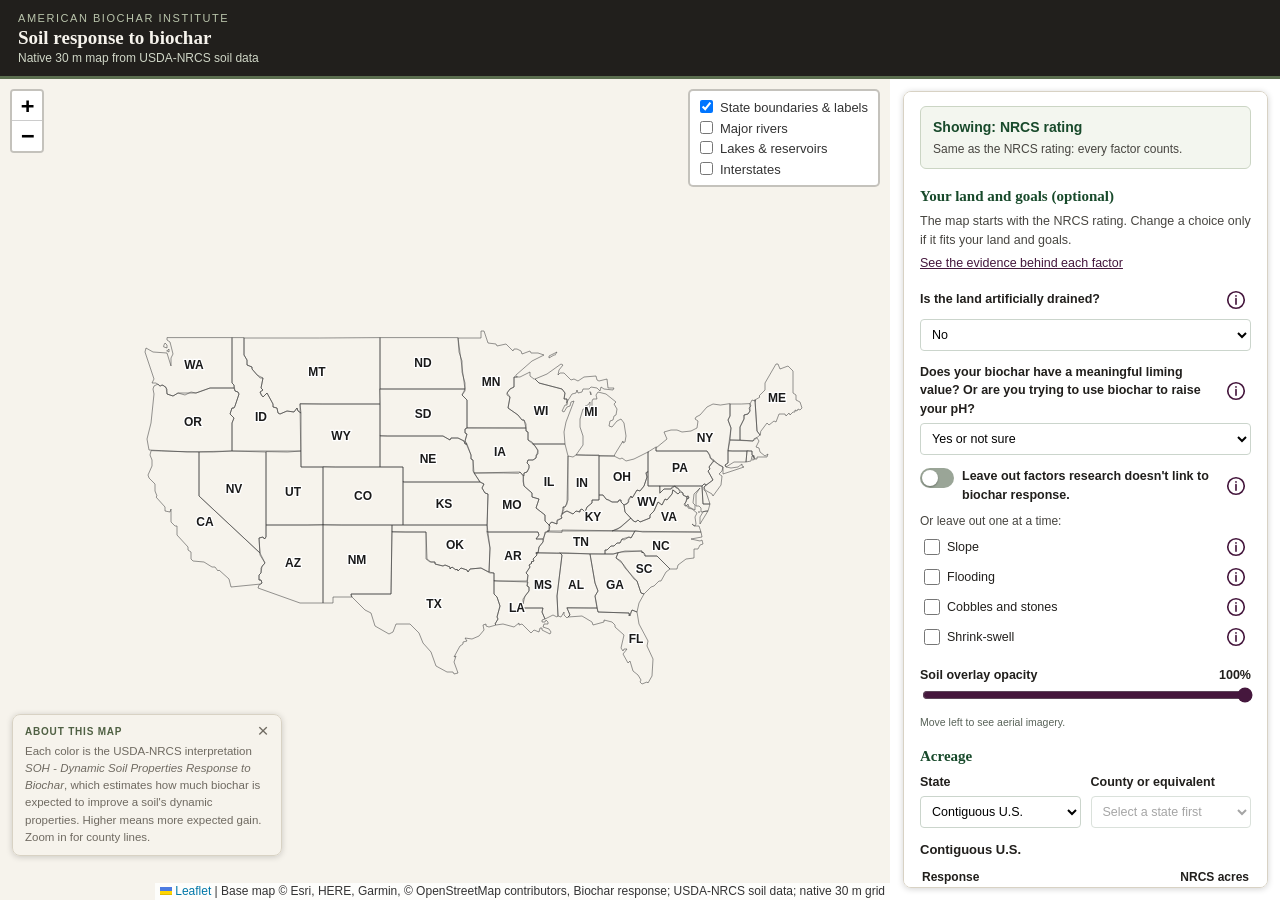
==== index.html @ ddc67fd5 "Address search in the field toolbar (after Select fields on the map); Draw polygon button" ====
<!DOCTYPE html>
<!--
  Biochar Soil Suitability Atlas - public map (policy v2, October 2026)
  American Biochar Institute

  One Leaflet map: the native 30 m national layer (NRCS rating, or the adjusted score scored in the
  browser) and the field tool (draw or upload fields; soils from USDA Soil Data Access through the
  Institute's AOI service). Published to GitHub Pages. Embed in WordPress with an iframe.

  Overlays: zoom control (top-left), state outlines + abbreviation labels, and
  county outlines that appear when you zoom in. State and county geometry is bundled
  with the viewer; water detail loads from USGS at closer zooms.
-->
<html lang="en">
<head>
<meta charset="utf-8"/>
<meta name="viewport" content="width=device-width, initial-scale=1"/>
<title>Soil Response to Biochar - National Map | American Biochar Institute</title>
<link rel="stylesheet" href="leaflet.css"/>
<link rel="stylesheet" href="leaflet.draw.css"/>
<style>
  :root{
    --ink:#211f1c; --paper:#f6f3ec; --line:#d8d2c4; --moss:#5b6e4f;
    --moss-d:#4f6043; --muted:#6f6a61;
    /* class palette - matches biochar_class_colors.txt exactly */
    --c-neg:#f7fcf5; --c-low:#c7e9c0; --c-fair:#74c476; --c-good:#238b45; --c-exc:#00441b;
  }
  *{box-sizing:border-box}
  html,body{height:100%;margin:0}
  body{font-family:-apple-system,BlinkMacSystemFont,"Segoe UI",Roboto,Helvetica,Arial,sans-serif;color:var(--ink)}
  #app{display:flex;flex-direction:column;height:100%}
  header{display:flex;align-items:center;justify-content:space-between;gap:16px;background:var(--ink);color:var(--paper);padding:12px 18px 11px;border-bottom:3px solid var(--moss)}
  header .eyebrow{font-size:11px;letter-spacing:.14em;text-transform:uppercase;color:#b9c4ab;margin:0 0 3px}
  header h1{margin:0;font-family:Georgia,"Iowan Old Style",serif;font-size:19px;font-weight:600}
  header p{margin:2px 0 0;font-size:12px;color:#cfd6c6}
  #workspace{position:relative;flex:1;min-height:0}#map{position:absolute;inset:0;right:390px;background:var(--paper)}[hidden]{display:none!important}

  .panel{position:absolute;z-index:1000;background:rgba(246,243,236,.97);border:1px solid var(--line);
    border-radius:8px;box-shadow:0 1px 6px rgba(0,0,0,.18);font-size:12.5px;line-height:1.5;color:var(--ink)}
  #legend{bottom:22px;right:12px;padding:10px 12px;max-width:250px}
  #legend .lt{font-weight:700;font-size:10px;letter-spacing:.08em;text-transform:uppercase;color:var(--muted);margin-bottom:6px}
  #legend .row{display:flex;align-items:center;margin:3px 0}
  #legend .sw{width:15px;height:15px;margin-right:8px;border:1px solid rgba(0,0,0,.2);border-radius:2px;flex:0 0 auto}
  #legend .note{margin-top:9px;color:var(--muted);font-size:11px;line-height:1.45}
  /* About panel now bottom-left, clear of the top-left zoom control */
  #about{bottom:44px;left:12px;padding:9px 12px;max-width:270px}
  #about .lt{font-weight:700;font-size:10px;letter-spacing:.08em;text-transform:uppercase;color:var(--moss-d);margin-bottom:4px}
  #about p{margin:0;color:var(--muted);font-size:11.5px;line-height:1.5}
  #about a{color:var(--moss-d)}
  #about .close-x{position:absolute;top:5px;right:7px;width:22px;height:22px;padding:0;border:none;
    background:none;color:var(--muted);font-size:19px;line-height:1;cursor:pointer;border-radius:4px}
  #about .close-x:hover{background:rgba(0,0,0,.07);color:var(--ink)}

  .water-name{background:none;border:none;text-align:center;white-space:nowrap;pointer-events:none;
    color:#0f5691;font:600 italic 11px/1.25 Arial,sans-serif;paint-order:stroke fill;
    -webkit-text-stroke:3px #fff;text-shadow:0 0 1px #fff}
  .water-status{display:none;font-size:10px;max-width:200px;color:#675e51;padding:3px 6px}
  /* state abbreviation labels */
  /* map labels: crisp white outline via text-stroke (paint-order keeps the fill on top) */
  .state-label,.county-label{background:none;border:none;text-align:center;white-space:nowrap;
    pointer-events:none;color:#1a1a1a;paint-order:stroke fill;
    -webkit-text-stroke:2.5px #fff;text-shadow:0 0 1px #fff;}
  .state-label{font:700 12px/1 -apple-system,BlinkMacSystemFont,"Segoe UI",Arial,sans-serif;}
  .county-label{font:600 10px/1 -apple-system,BlinkMacSystemFont,"Segoe UI",Arial,sans-serif;color:#333;-webkit-text-stroke-width:2px;}
  .state-label.small{display:none;}
  #map.zoomed-in .state-label.small{display:block;}
  #map.county-zoom .state-label,#map.county-zoom .state-label.small{display:none;}
  /* resolution notice shown at high zoom */
  #resnote{display:none;position:absolute;z-index:1200;top:62px;left:50%;transform:translateX(-50%);
    max-width:430px;background:rgba(251,241,221,.97);border:1px solid #ecdcbd;border-radius:8px;
    box-shadow:0 1px 6px rgba(0,0,0,.18);color:#6e4710;font-size:11.5px;line-height:1.4;padding:7px 12px;text-align:center}

  /* address search: the top row of the field toolbar ("Select fields on the map"), with suggestions as you type */
  .addr-search{position:relative;flex-basis:100%;display:flex;background:#fff;border:1px solid #9caf9f;border-radius:4px;font-size:13px}
  .addr-search form{display:flex;align-items:center;flex:1;min-width:0;margin:0}
  .addr-search form svg{flex:none;margin:0 0 0 9px;color:#45403a}
  .addr-search input{flex:1;min-width:0;border:0;background:transparent;padding:7px 6px;font:inherit;font-size:13px;color:var(--ink);outline:none}
  .addr-search input::-webkit-search-cancel-button{display:none}
  .addr-search:focus-within{box-shadow:0 0 0 2px #45173d}
  #field-toolbar .addr-clear{border:0;background:none;color:#6f6a61;font-size:19px;font-weight:400;line-height:1;padding:3px 9px;cursor:pointer}
  #field-toolbar .addr-clear:focus-visible{outline:2px solid #45173d;outline-offset:-2px;border-radius:4px}
  .addr-list{position:absolute;left:-1px;right:-1px;top:calc(100% + 4px);margin:0;padding:4px 0;list-style:none;background:#fff;border-radius:6px;box-shadow:0 2px 10px rgba(0,0,0,.25);max-height:264px;overflow:auto;z-index:1001;text-align:left}
  .addr-list li{padding:7px 12px;cursor:pointer;line-height:1.35;color:var(--ink)}
  .addr-list li[aria-selected=true],.addr-list li[id]:hover{background:#efe7ee}
  .addr-list li.addr-note{cursor:default;color:#6f6a61}
  .addr-pin{background:none;border:0}

  @media (max-width:640px){
    #about{max-width:200px}
    #legend{max-width:180px}
  }

 #map-updating{position:absolute;z-index:1100;bottom:48px;left:calc((100% - 390px)/2);transform:translateX(-50%);padding:6px 14px;border-radius:16px;background:#184a2b;color:#fff;font-size:13px;font-weight:600;box-shadow:0 1px 6px rgba(0,0,0,.25)}
 #acreage{top:12px;bottom:12px;right:12px;width:365px;max-height:calc(100% - 24px);overflow:auto;padding:14px 16px 16px;background:rgba(255,255,255,.97)}
 #acreage h3{font:700 15px/1.3 Georgia,serif;margin:18px 0 6px;color:#184a2b}
 #acreage h4{font-size:13px;margin:12px 0 4px}
 #acreage label{font-weight:600;font-size:12.5px}
 #acreage select{width:100%;padding:7px;font:inherit;border:1px solid #cbd5cc;border-radius:4px;background:#fff;margin-top:4px}
 #acreage a{color:#45173d}
 .status-block{padding:10px 12px;background:#f3f6ef;border:1px solid #cbd5c4;border-radius:6px}
 .status-line{margin:0;font-weight:700;font-size:14px;color:#184a2b}
 .status-detail{margin:3px 0 0;font-size:12px;line-height:1.4;color:#474540}
 .intro{margin:0 0 4px;color:#474540}
 .evidence-link{margin:0 0 4px}
 .q{margin-top:12px}
 .q-row{position:relative;display:flex;align-items:center;justify-content:space-between;gap:6px}
 .info{width:30px;height:30px;padding:4px;flex:none;border:0;background:transparent;color:#45173d;cursor:pointer;border-radius:50%}
 .info svg{display:block;width:22px;height:22px}
 .info:focus-visible{outline:2px solid #45173d;outline-offset:1px}
 .info[aria-expanded=true]{background:#efe7ee}
 .info-pop{position:absolute;z-index:20;left:0;right:0;top:calc(100% + 2px);font-size:12px;line-height:1.45;font-weight:400;padding:9px 11px;background:#fff;border:1px solid #9caf9f;border-radius:6px;box-shadow:0 3px 10px rgba(0,0,0,.18);color:var(--ink)}
 .info-pop p{margin:0}.info-pop p+p{margin-top:6px}
 .switch{display:flex;align-items:flex-start;gap:8px;cursor:pointer;font-weight:600}
 .switch input{appearance:none;-webkit-appearance:none;flex:none;width:34px;height:20px;margin:1px 0 0;border-radius:10px;background:#9aa597;position:relative;cursor:pointer;transition:background .15s}
 .switch input::after{content:"";position:absolute;top:2px;left:2px;width:16px;height:16px;border-radius:50%;background:#fff;box-shadow:0 1px 2px rgba(0,0,0,.3);transition:left .15s}
 .switch input:checked{background:#45173d}.switch input:checked::after{left:16px}
 .switch input:focus-visible{outline:2px solid #45173d;outline-offset:2px}
 .each-label{margin:8px 0 2px;font-size:12px;color:#474540}
 .each{list-style:none;margin:0;padding:0 0 0 4px}
 #acreage .each label{display:flex;align-items:center;gap:7px;font-weight:500;cursor:pointer}
 .each input{width:16px;height:16px;accent-color:#45173d;margin:0}
 .each input:disabled,.each input:disabled+span{cursor:default;color:#6f6a61}
 .text-button{margin-top:10px;padding:2px 0;border:0;background:none;color:#45173d;font:inherit;font-weight:600;text-decoration:underline;cursor:pointer}
 .text-button:focus-visible{outline:2px solid #45173d;outline-offset:2px}
 #acreage table{width:100%;border-collapse:collapse;font-variant-numeric:tabular-nums;font-size:12px}
 #acreage th,#acreage td{padding:5px 2px;border-bottom:1px solid #e1e8e1;text-align:right}
 #acreage th:first-child{text-align:left} #acreage tbody th{font-weight:500}
 .acreage-swatch{display:inline-block;width:13px;height:13px;border:1px solid #b9c9bb;margin-right:5px;vertical-align:middle}
 #acreage .acreage-total{font-weight:700} #acreage .acreage-total th{font-weight:700}
 #acreage-status{font-size:11px;color:#506255;margin:8px 0}
 #acreage-export{font:inherit;font-size:12px;padding:7px 10px;color:#164a2b;border:1px solid #9caf9f;background:#eff7ee;border-radius:4px;cursor:pointer}
 .area-controls{display:grid;grid-template-columns:1fr 1fr;gap:10px}.area-controls>div{min-width:0}
 .fields-button{width:100%;font:inherit;border:0;cursor:pointer;display:block;padding:9px 12px;border-radius:4px;background:#364500;color:#fff;text-align:center;font-weight:600}
 .fields-button:hover{background:#45173d}.fields-button:focus-visible{outline:3px solid #45173d;outline-offset:3px}.fields-button:disabled{opacity:.6;cursor:default;background:#364500}
 .hint,.privacy{margin:8px 0 0;font-size:11.5px;line-height:1.4;color:#474540}
 #acreage .note{font-size:10.5px;line-height:1.4;color:#596359;margin:6px 0 0}
 #acreage #resnote{position:static;transform:none;max-width:none;margin:10px 0;box-shadow:none;font-size:11px}
 .national-opacity{margin:14px 0 4px}.national-opacity label{display:flex;justify-content:space-between;align-items:center}.national-opacity input[type=range]{width:100%;accent-color:#45173d}.national-opacity .note{margin:3px 0}
 /* field tool */
 #field-toolbar{top:10px;left:calc((100% - 390px)/2);transform:translateX(-50%);padding:8px 10px;display:flex;flex-wrap:wrap;gap:6px;align-items:center;justify-content:center;max-width:min(440px,calc(100% - 420px));background:rgba(255,255,255,.97)}
 #field-toolbar button{font:inherit;font-weight:600;padding:6px 10px;border:1px solid #9caf9f;border-radius:4px;background:#fff;color:#184a2b;cursor:pointer}
 #field-toolbar button[aria-pressed=true]{background:#45173d;border-color:#45173d;color:#fff}
 #field-toolbar #fields-done{background:#364500;border-color:#364500;color:#fff}
 #field-toolbar button:focus-visible{outline:2px solid #45173d;outline-offset:2px}
 #field-toolbar-hint{flex-basis:100%;margin:2px 0 0;text-align:center;font-size:11.5px;color:#474540}
 .field-label{background:rgba(255,255,255,.85);border:0;box-shadow:none;font-weight:700;color:#45173d;padding:1px 5px}
 .field-label::before{display:none}
 .field-progress{margin:8px 0 0;font-size:12px;font-weight:600;color:#184a2b}
 .field-progress:empty{display:none}
 .field-list{list-style:none;margin:8px 0 0;padding:0}
 .field-item{border:1px solid #d6dfd6;border-radius:6px;padding:8px 9px;margin-top:8px;background:#fbfdfb}
 .field-head{display:flex;gap:8px;align-items:center}
 .field-name{flex:1;min-width:0;font:inherit;font-weight:700;padding:4px 6px;border:1px solid #cbd5cc;border-radius:4px}
 .field-acres{font-size:12px;color:#474540;white-space:nowrap}
 .field-actions{display:flex;gap:14px}.field-actions .text-button{margin-top:4px}
 .field-status{margin:4px 0 0;font-size:12px;color:#474540}.field-status.error{color:#9b1c1c}
 .field-item details{margin-top:6px}.field-item summary{cursor:pointer;font-weight:600;font-size:12px}
 .soil-list{list-style:none;margin:6px 0 0;padding:0}
 .soil-button{display:flex;gap:6px;align-items:flex-start;width:100%;text-align:left;font:inherit;font-size:12px;padding:5px 4px;border:0;border-top:1px solid #e1e8e1;background:none;cursor:pointer;color:var(--ink)}
 .soil-button:hover,.soil-button.selected{background:#eff7ee}.soil-button .acreage-swatch{margin-top:3px;flex:none}
 .soil-button small{color:#474540}
 .field-exports{display:flex;flex-direction:column;gap:6px;margin-top:8px}
 .field-exports button{font:inherit;font-size:12px;padding:7px 10px;color:#164a2b;border:1px solid #9caf9f;background:#eff7ee;border-radius:4px;cursor:pointer;text-align:left}
 #soil-detail{margin-top:12px;padding-top:4px;border-top:1px solid #d6dfd6}
 #soil-detail h5{margin:10px 0 2px;font-size:12.5px}
 .soil-name{margin:0;font-weight:700}
 .insight-card{padding:6px 0;border-bottom:1px solid #e1e8e1}.insight-card h5{margin:0}.insight-card p{margin:2px 0}
 .no-score th{font-style:italic}
 .field-ph{margin-top:6px}.field-ph label{font-size:12px;font-weight:600}.field-ph input{width:70px;margin-left:6px;font:inherit;padding:3px 5px;border:1px solid #cbd5cc;border-radius:4px}.field-ph .hint{margin-top:2px}
 @media(max-width:640px){#field-toolbar{left:12px;right:12px;transform:none;max-width:none}#map-updating{left:50%}header{padding:8px 12px}#mode-description{display:none}#map{right:0;bottom:46%}#acreage{top:auto;left:0;right:0;bottom:0;width:auto;max-height:46%;border-radius:10px 10px 0 0;padding:10px 14px}#about{display:none}}
</style>
</head>
<body>
<div id="app">
  <header>
   <div>
    <p class="eyebrow">American Biochar Institute</p>
    <h1>Soil response to biochar</h1>
    <p id="mode-description">Native 30 m map from USDA-NRCS soil data</p>
   </div>
  </header>
 <div id="workspace">
 <div id="map"></div>
<div id="map-updating" role="status" hidden>Updating map…</div>
<div id="field-toolbar" class="panel" role="toolbar" aria-label="Field tools" hidden>
 <button id="draw-field" type="button" aria-pressed="false">Draw polygon</button><button id="draw-rect" type="button" aria-pressed="false">Draw rectangle</button><button id="upload-fields" type="button">Upload boundaries</button><button id="fields-done" type="button">Done</button>
 <p id="field-toolbar-hint" role="status"></p>
 <input id="field-file" type="file" accept=".zip,.kmz,.kml,.geojson,.json" multiple hidden>
</div>

<div id="about" class="panel">
  <button class="close-x" type="button" aria-label="Dismiss" title="Dismiss"
          onclick="this.parentElement.style.display='none'">&times;</button>
  <div class="lt">About this map</div>
  <p id="about-rating">Each color is the USDA-NRCS interpretation <i>SOH - Dynamic Soil Properties
  Response to Biochar</i>, which estimates how much biochar is expected to improve
  a soil's dynamic properties. Higher means more expected gain. Zoom in for county lines.</p>
</div>

<section id="acreage" class="panel" aria-label="Map choices and acreage">
 <div class="status-block"><p id="status-line" class="status-line" role="status">Showing: NRCS rating</p><p id="status-detail" class="status-detail">Same as the NRCS rating: every factor counts.</p></div>
 <section id="choices" aria-labelledby="choices-title">
  <h3 id="choices-title">Your land and goals (optional)</h3>
  <p class="intro">The map starts with the NRCS rating. Change a choice only if it fits your land and goals.</p>
  <p class="evidence-link"><a href="explorer.html" target="_blank" rel="noopener">See the evidence behind each factor</a></p>
  <div class="q">
   <div class="q-row"><label for="choice-drained">Is the land artificially drained?</label><button class="info" type="button" aria-label="About artificial drainage" aria-expanded="false" aria-controls="info-drained"><svg viewBox="0 0 24 24" aria-hidden="true" fill="none"><circle cx="12" cy="12" r="9" stroke="currentColor" stroke-width="1.8"/><path d="M12 10.5v6" stroke="currentColor" stroke-width="1.8" stroke-linecap="round"/><circle cx="12" cy="7.5" r="1" fill="currentColor"/></svg></button>
    <div id="info-drained" class="info-pop" hidden><p>Mapped soil conditions may not reflect your field's current drainage, and some mapped soils already represent drained conditions. Artificial drainage removes free water from wet soils with tile, ditches or surface mounding. Choose Yes if the land has working drainage that the mapped soil does not already reflect: the water table and ponding checks are then left out. NRCS itself says it is unknown whether a shallow water table affects how biochar works.</p><p><a href="https://www.nrcs.usda.gov/sites/default/files/2022-06/Soil%20Taxonomy.pdf" target="_blank" rel="noopener noreferrer">NRCS Soil Taxonomy</a> &middot; <a href="explorer.html#p-f-wt" target="_blank" rel="noopener">Evidence</a></p></div></div>
   <select id="choice-drained"><option value="no">No</option><option value="yes">Yes</option></select>
  </div>
  <div class="q">
   <div class="q-row"><label for="choice-ph">Does your biochar have a meaningful liming value? Or are you trying to use biochar to raise your pH?</label><button class="info" type="button" aria-label="About liming value" aria-expanded="false" aria-controls="info-ph"><svg viewBox="0 0 24 24" aria-hidden="true" fill="none"><circle cx="12" cy="12" r="9" stroke="currentColor" stroke-width="1.8"/><path d="M12 10.5v6" stroke="currentColor" stroke-width="1.8" stroke-linecap="round"/><circle cx="12" cy="7.5" r="1" fill="currentColor"/></svg></button>
    <div id="info-ph" class="info-pop" hidden><p>NRCS assumes biochar raises soil pH, which helps acidic soils most. A biochar's liming value depends on its feedstock and how it was made: many wood biochars have little, while manure-based and ash-rich biochars often have more. Check the calcium carbonate equivalent (CCE) on the product's lab report.</p><p>Choose No if your biochar has little liming value. Soil pH is then left out, and the other soil properties share its points, so the score can go up or down. To use your own soil test pH, add it to a field under Your fields.</p><p><a href="explorer.html#p-f-ph" target="_blank" rel="noopener">Evidence</a></p></div></div>
   <select id="choice-ph"><option value="yes">Yes or not sure</option><option value="no">No</option></select>
  </div>
  <div class="q">
   <div class="q-row"><label class="switch" for="choice-group1"><input id="choice-group1" type="checkbox" role="switch"><span>Leave out factors research doesn't link to biochar response.</span></label><button class="info" type="button" aria-label="About factors research doesn't link to biochar response" aria-expanded="false" aria-controls="info-group1"><svg viewBox="0 0 24 24" aria-hidden="true" fill="none"><circle cx="12" cy="12" r="9" stroke="currentColor" stroke-width="1.8"/><path d="M12 10.5v6" stroke="currentColor" stroke-width="1.8" stroke-linecap="round"/><circle cx="12" cy="7.5" r="1" fill="currentColor"/></svg></button>
    <div id="info-group1" class="info-pop" hidden><p>NRCS lowers the rating for steep slopes, flooding and rocky ground, and gives fewer points to shrink-swell clay. These affect how and when you apply biochar. No study validates these NRCS cutoffs, and the few that tested slope found mixed or no effects. Turn this on to leave all four out, or leave them out one at a time. Leaving out shrink-swell can lower a score as well as raise it.</p><p><a href="explorer.html#b-groups" target="_blank" rel="noopener">Evidence</a></p></div></div>
   <p id="group1-each-label" class="each-label">Or leave out one at a time:</p>
   <ul class="each" aria-labelledby="group1-each-label">
    <li class="q-row"><label><input type="checkbox" data-factor="slope"><span>Slope</span></label><button class="info" type="button" aria-label="About slope" aria-expanded="false" aria-controls="info-slope"><svg viewBox="0 0 24 24" aria-hidden="true" fill="none"><circle cx="12" cy="12" r="9" stroke="currentColor" stroke-width="1.8"/><path d="M12 10.5v6" stroke="currentColor" stroke-width="1.8" stroke-linecap="round"/><circle cx="12" cy="7.5" r="1" fill="currentColor"/></svg></button><div id="info-slope" class="info-pop" hidden><p>Research summaries found biochar reduced erosion on average. Steep ground is about safe equipment and keeping biochar in place until it is worked in.</p></div></li>
    <li class="q-row"><label><input type="checkbox" data-factor="flood"><span>Flooding</span></label><button class="info" type="button" aria-label="About flooding" aria-expanded="false" aria-controls="info-flood"><svg viewBox="0 0 24 24" aria-hidden="true" fill="none"><circle cx="12" cy="12" r="9" stroke="currentColor" stroke-width="1.8"/><path d="M12 10.5v6" stroke="currentColor" stroke-width="1.8" stroke-linecap="round"/><circle cx="12" cy="7.5" r="1" fill="currentColor"/></svg></button><div id="info-flood" class="info-pop" hidden><p>No study links flooding to weaker biochar benefits. Floodwater can carry loose biochar away, so apply outside the flood season and work it in.</p></div></li>
    <li class="q-row"><label><input type="checkbox" data-factor="cobble"><span>Cobbles and stones</span></label><button class="info" type="button" aria-label="About cobbles and stones" aria-expanded="false" aria-controls="info-cobble"><svg viewBox="0 0 24 24" aria-hidden="true" fill="none"><circle cx="12" cy="12" r="9" stroke="currentColor" stroke-width="1.8"/><path d="M12 10.5v6" stroke="currentColor" stroke-width="1.8" stroke-linecap="round"/><circle cx="12" cy="7.5" r="1" fill="currentColor"/></svg></button><div id="info-cobble" class="info-pop" hidden><p>No study links rocky ground to weaker biochar benefits. Rock makes spreading harder and leaves less soil to mix into, so adjust the rate.</p></div></li>
    <li class="q-row"><label><input type="checkbox" data-factor="lep"><span>Shrink-swell</span></label><button class="info" type="button" aria-label="About shrink-swell" aria-expanded="false" aria-controls="info-lep"><svg viewBox="0 0 24 24" aria-hidden="true" fill="none"><circle cx="12" cy="12" r="9" stroke="currentColor" stroke-width="1.8"/><path d="M12 10.5v6" stroke="currentColor" stroke-width="1.8" stroke-linecap="round"/><circle cx="12" cy="7.5" r="1" fill="currentColor"/></svg></button><div id="info-lep" class="info-pop" hidden><p>Research points the other way: in shrink-swell clays, biochar often reduces cracking. Results vary, and low rates can make cracking worse. Shrink-swell adds points rather than setting a limit, so leaving it out passes its points to the other soil properties. Soils that scored well on shrink-swell can go down.</p></div></li>
   </ul>
  </div>
  <button id="reset-nrcs" class="text-button" type="button" hidden>Reset to Default</button>
 </section>
 <div class="national-opacity"><label for="national-soil-opacity">Soil overlay opacity <output id="national-opacity-value">100%</output></label><input id="national-soil-opacity" type="range" min="0" max="100" value="100" aria-valuetext="100% soil colors"><p class="note">Move left to see aerial imagery.</p></div>
 <button id="show-acreage" class="text-button" type="button" aria-expanded="false" aria-controls="acreage-section" hidden>Show state and county acreage</button>
 <section id="acreage-section" aria-labelledby="acreage-title">
  <h3 id="acreage-title">Acreage</h3>
  <div class="area-controls"><div><label for="acreage-state">State</label><select id="acreage-state" disabled><option value="">Contiguous U.S.</option></select></div><div><label for="acreage-county">County or equivalent</label><select id="acreage-county" disabled><option value="">Select a state first</option></select></div></div>
  <h4 id="acreage-area-title">Contiguous U.S.</h4>
  <table><thead><tr><th scope="col">Response</th><th scope="col">NRCS acres</th><th scope="col" class="col-yours" hidden>Your choices acres</th></tr></thead><tbody id="acreage-rows"></tbody></table>
  <h4 id="view-title">Current map view</h4>
  <table><thead><tr><th scope="col">Response</th><th scope="col" id="view-col">NRCS acres</th></tr></thead><tbody id="view-rows"></tbody></table>
  <p id="acreage-status" role="status">Loading acreage data…</p>
  <button id="acreage-export" type="button">Download acreage CSV</button>
 </section>
 <section aria-labelledby="fields-title">
  <h3 id="fields-title">Your fields</h3>
  <button id="select-fields" class="fields-button" type="button" disabled>Select fields on the map</button>
  <p class="hint">Draw one or more fields, or upload field boundaries (.zip shapefile, GeoJSON or KML). Soil colors fade so you can see the aerial image.</p>
  <p class="privacy">Boundaries are sent to USDA Soil Data Access through the Institute's service to look up soils. They are not saved.</p>
  <p id="fields-progress" class="field-progress" role="status" aria-live="polite"></p>
  <p id="field-notes" class="hint" role="status" hidden></p>
  <p id="fields-none" hidden></p>
  <ol id="field-list" class="field-list" aria-label="Your fields"></ol>
  <div id="fields-total" hidden>
   <h4 id="fields-total-title">All fields</h4>
   <div id="fields-total-table"></div>
   <div class="field-exports"><button id="export-field-acres" type="button">Download acreage CSV</button><button id="export-field-bounds" type="button">Save field boundaries (GeoJSON)</button><button id="export-field-soils" type="button">Download soil-property CSV</button></div>
  </div>
  <section id="soil-detail" aria-labelledby="soil-detail-title" hidden>
   <h4 id="soil-detail-title">What might biochar improve?</h4>
   <p id="soil-detail-name" class="soil-name"></p><p id="soil-detail-score" class="hint"></p><p id="soil-detail-main" class="hint"></p>
   <div id="soil-opportunities"></div>
   <div id="soil-constraints-box"><h5>Things to consider before applying biochar</h5><div id="soil-constraints"></div></div>
   <p class="hint">Actual benefits depend on your soil, biochar product, application rate, and management.</p>
  </section>
 </section>
 <section aria-labelledby="notes-title">
  <h3 id="notes-title">Notes</h3>
  <p class="note">Adjusted scores are the Institute's estimates from published NRCS soil data, not NRCS ratings. They do not predict crop yield or establish program eligibility.</p>
  <p class="note">Darker green means greater expected response. Ratings: Excellent 0.751–1, Good 0.501–0.750, Fair 0.251–0.500, Low 0.001–0.250, Negligible 0.</p>
  <p id="resolution-note" class="note">National, state and county totals use native 30 m cells. Field totals use the clipped soil boundaries. Current-view totals may be approximate at broader zooms. Acreage includes all mapped land uses. Unrated or unavailable areas stay separate.</p>
  <div id="resnote">This map uses native 30 m soil cells. Use Select fields on the map for mapped soil-boundary detail.</div>
 </section>
</section>
</div></div>
<script src="leaflet.js"></script>
<script src="leaflet.draw.js"></script>
<script src="turf.min.js"></script>
<script src="proj4.js"></script>
<script src="hydrology.js?v=20261011-water-names"></script>
<script>
  // zoomControl is on by default (the +/- buttons, top-left)
  var initialCenter=[39.5,-98.35],initialZoom=4,initialLocation=location.hash.match(/^#map=(-?\d+(?:\.\d+)?),(-?\d+(?:\.\d+)?),(\d+)$/);
  if(initialLocation&&+initialLocation[1]>=-85&&+initialLocation[1]<=85&&+initialLocation[2]>=-180&&+initialLocation[2]<=180){initialCenter=[+initialLocation[1],+initialLocation[2]];initialZoom=Math.max(3,Math.min(18,+initialLocation[3]));}
  var map = L.map("map", { center: initialCenter, zoom: initialZoom, minZoom: 3, maxZoom: 18 });

  // Base map without place names. The map's only labels are state abbreviations (zooms 3 to 7) and
  // county names (zoom 8 and closer), drawn by this page (October 12, 2026).
  L.tileLayer("https://server.arcgisonline.com/ArcGIS/rest/services/Canvas/World_Light_Gray_Base/MapServer/tile/{z}/{y}/{x}", {
    attribution: 'Base map &copy; Esri, HERE, Garmin, &copy; OpenStreetMap contributors', maxZoom: 18, maxNativeZoom: 16
  }).addTo(map);

  // ---- county outlines (zoom 7+, heavier as you zoom in) and county names (zoom 8+, in view only) ----
  map.createPane("countyPane");
  map.getPane("countyPane").style.zIndex = 350;
  var countyLayer = L.layerGroup();          // lines
  var countyLabelLayer = L.layerGroup();     // names
  var countyPoints = [], countiesLoaded = false;
  var STATE_ABBR = {"01":"AL","04":"AZ","05":"AR","06":"CA","08":"CO","09":"CT","10":"DE","11":"DC","12":"FL","13":"GA","16":"ID","17":"IL","18":"IN","19":"IA","20":"KS","21":"KY","22":"LA","23":"ME","24":"MD","25":"MA","26":"MI","27":"MN","28":"MS","29":"MO","30":"MT","31":"NE","32":"NV","33":"NH","34":"NJ","35":"NM","36":"NY","37":"NC","38":"ND","39":"OH","40":"OK","41":"OR","42":"PA","44":"RI","45":"SC","46":"SD","47":"TN","48":"TX","49":"UT","50":"VT","51":"VA","53":"WA","54":"WV","55":"WI","56":"WY"};
  var COUNTY_MIN_ZOOM = 7, COUNTY_LABEL_ZOOM = 8, COUNTY_LABEL_MAX_ZOOM = 18, countyLines = null, countyHalo = null;
  // County lines get darker and wider as you zoom in; a white edge keeps them visible over soil colors and imagery.
  function countyStyle(z){
    if (z >= 12) return { line:{ color:"#1f1f1f", weight:1.9, opacity:0.95 }, halo:{ color:"#ffffff", weight:4.5, opacity:0.75 } };
    if (z >= 10) return { line:{ color:"#2e2e2e", weight:1.4, opacity:0.9 }, halo:{ color:"#ffffff", weight:3.5, opacity:0.65 } };
    if (z >= 8) return { line:{ color:"#3d3d3d", weight:1, opacity:0.8 }, halo:{ color:"#ffffff", weight:2.6, opacity:0.5 } };
    return { line:{ color:"#555555", weight:0.6, opacity:0.6 }, halo:{ color:"#ffffff", weight:0, opacity:0 } };
  }
  function restyleCounties(){ if (!countyLines) return; var st = countyStyle(map.getZoom()); countyHalo.setStyle(st.halo); countyLines.setStyle(st.line); }
  function loadCounties(){
    if (countiesLoaded) return;
    countiesLoaded = true;
    fetch("counties.geojson")
      .then(function(r){ return r.json(); })
      .then(function(gj){
        var renderer = L.canvas({ pane: "countyPane" }), st = countyStyle(map.getZoom());
        countyHalo = L.geoJSON(gj, { pane: "countyPane", interactive: false, renderer: renderer, style: Object.assign({ fill: false }, st.halo) }).addTo(countyLayer);
        countyLines = L.geoJSON(gj, { pane: "countyPane", interactive: false, renderer: renderer, style: Object.assign({ fill: false }, st.line) }).addTo(countyLayer);
        gj.features.forEach(function(f){
          var nm = f.properties && (f.properties.NAME || f.properties.name), type = f.properties && f.properties.LSAD;
          // County names carry their type ("Fairfax County"). Independent cities are left unlabeled, so
          // the only names on the map are states and counties.
          if (type === "city") nm = null; else if (nm && /^(County|Parish|Borough)$/.test(type || "")) nm += " " + type;
          if (nm) countyPoints.push({ name: nm, state: f.properties && f.properties.STATE, feature: f, bbox: turf.bbox(f) });
        });
        updateCountyLabels();
      })
      .catch(function(){ countiesLoaded = false; });
  }
  function updateCountyLabels(){
    countyLabelLayer.clearLayers();
    if (map.getZoom() < COUNTY_LABEL_ZOOM || map.getZoom() > COUNTY_LABEL_MAX_ZOOM){ if (map.hasLayer(countyLabelLayer)) map.removeLayer(countyLabelLayer); return; }
    if (!map.hasLayer(countyLabelLayer)) countyLabelLayer.addTo(map);
    // Each label goes inside the visible part of its county, so the county you are looking at is named
    // even when its center is off screen, and a label never lands in a hole (an independent city).
    var b = map.getBounds(), view = [b.getWest(), b.getSouth(), b.getEast(), b.getNorth()], inView = [], count = {};
    for (var i=0; i<countyPoints.length && inView.length<150; i++){
      var p = countyPoints[i], bb = p.bbox;
      if (bb[0] > view[2] || bb[2] < view[0] || bb[1] > view[3] || bb[3] < view[1]) continue;
      var anchor = null;
      try { var part = turf.bboxClip(p.feature, view); if (turf.area(part) > 0) anchor = turf.pointOnFeature(part).geometry.coordinates; } catch (e) {}
      if (!anchor) continue;
      inView.push({ name: p.name, state: p.state, lat: anchor[1], lng: anchor[0] }); count[p.name] = (count[p.name] || 0) + 1;
    }
    // Different counties can share a name across a state line (Frederick County, MD and VA); add the
    // state so no name appears twice.
    inView.forEach(function(p){
      var text = count[p.name] > 1 && STATE_ABBR[p.state] ? p.name + ", " + STATE_ABBR[p.state] : p.name;
      L.marker([p.lat, p.lng], { interactive:false, keyboard:false,
        icon: L.divIcon({ className:"county-label", html:text, iconSize:[150,12] }) }).addTo(countyLabelLayer);
    });
  }
  function updateCounties(){
    if (map.getZoom() >= COUNTY_MIN_ZOOM){ loadCounties(); if (!map.hasLayer(countyLayer)) countyLayer.addTo(map); restyleCounties(); }
    else if (map.hasLayer(countyLayer)) { map.removeLayer(countyLayer); }
    updateCountyLabels();
  }

  // Water shapes and names stay above the soil and aerial imagery.
  map.createPane("linePane"); map.getPane("linePane").style.zIndex = 385;
  var hydro = createNationalWaterLayers(map);
  // Rivers, lakes and Interstates start switched off (October 12, 2026); visitors can turn them on.
  var waterLayer = hydro.water;
  var majorRiversLayer = hydro.rivers;
  // interstates: loaded the first time the layer is switched on
  var interstateLayer = L.layerGroup();
  var interstatesLoaded = false;
  function loadInterstates(){
    if (interstatesLoaded) return; interstatesLoaded = true;
    fetch("interstates.geojson") // U.S. Interstates from Natural Earth 10m roads; built by build_interstates.cjs
      .then(function(r){ return r.json(); })
      .then(function(gj){
        L.geoJSON(gj, { pane:"linePane", interactive:false,
          style:{ color:"#b5651d", weight:1.1, opacity:0.8 } }).addTo(interstateLayer);
      })
      .catch(function(){ interstatesLoaded = false; });
  }

  // ---- state outlines + abbreviation labels ----
  var statesLayer = L.layerGroup().addTo(map);
  var STATE_LABELS = {
    AL:[32.7,-86.8], AZ:[34.3,-111.7], AR:[34.8,-92.4], CA:[37.2,-119.4], CO:[39.0,-105.6],
    CT:[41.6,-72.7,1], DE:[39.0,-75.5,1], FL:[28.6,-81.6], GA:[32.7,-83.4], ID:[44.2,-114.5],
    IL:[40.0,-89.2], IN:[39.9,-86.3], IA:[42.0,-93.5], KS:[38.5,-98.4], KY:[37.6,-85.3],
    LA:[31.0,-92.0], ME:[45.4,-69.2], MD:[39.2,-76.8,1], MA:[42.3,-71.9,1], MI:[44.5,-85.5],
    MN:[46.4,-94.3], MS:[32.7,-89.7], MO:[38.4,-92.5], MT:[47.0,-109.6], NE:[41.5,-99.8],
    NV:[39.5,-116.9], NH:[43.8,-71.6,1], NJ:[40.2,-74.6,1], NM:[34.5,-106.1], NY:[42.9,-75.5],
    NC:[35.5,-79.4], ND:[47.5,-100.3], OH:[40.3,-82.8], OK:[35.6,-97.5], OR:[43.9,-120.5],
    PA:[40.9,-77.7], RI:[41.7,-71.5,1], SC:[33.9,-80.9], SD:[44.4,-100.3], TN:[35.8,-86.4],
    TX:[31.3,-99.3], UT:[39.3,-111.7], VT:[44.0,-72.7,1], VA:[37.6,-78.7], WA:[47.4,-120.4],
    WV:[38.6,-80.6], WI:[44.6,-89.9], WY:[43.0,-107.5], DC:[38.9,-77.03,1]
  };
  Object.keys(STATE_LABELS).forEach(function(ab){
    var p = STATE_LABELS[ab];
    L.marker([p[0], p[1]], {
      interactive: false, keyboard: false,
      icon: L.divIcon({ className: "state-label" + (p[2] ? " small" : ""), html: ab, iconSize: [22, 12] })
    }).addTo(statesLayer);
  });
  fetch("states.geojson")
    .then(function(r){ return r.json(); })
    .then(function(gj){
      var skip = { Alaska:1, Hawaii:1, "Puerto Rico":1 };
      var feats = gj.features.filter(function(f){ return !skip[f.properties.name]; });
      L.geoJSON({ type:"FeatureCollection", features:feats }, {
        interactive: false, style: { color:"#3d3d3d", weight:0.9, opacity:0.6, fill:false }
      }).addTo(statesLayer);
    })
    .catch(function(){});

  // zoom-driven behavior: reveal small-state labels and county lines when zoomed in
  function onZoom(){
    var el = map.getContainer();
    if (map.getZoom() >= 6) el.classList.add("zoomed-in"); else el.classList.remove("zoomed-in");
    if (map.getZoom() >= COUNTY_LABEL_ZOOM) el.classList.add("county-zoom"); else el.classList.remove("county-zoom");
    updateCounties();
    document.getElementById("resnote").style.display = (map.getZoom() >= 12) ? "block" : "none";
  }
  function onMove(){ updateCountyLabels(); }
  map.on("overlayadd", function(e){ if (e.layer === interstateLayer) loadInterstates(); });
  map.on("zoomend", onZoom); map.on("moveend", onMove); onZoom();

  // overlay toggles (top-right); counties appear automatically when zoomed in
  var overlayControl = L.control.layers(null,
    { "State boundaries &amp; labels": statesLayer, "Major rivers": majorRiversLayer, "Lakes &amp; reservoirs": waterLayer, "Interstates": interstateLayer },
    { collapsed:false, position:"topright" }).addTo(map);
  ["rivers", "water"].forEach(function(kind){
    var status = document.createElement("div"); status.id = "water-status-" + kind;
    status.className = "water-status"; status.setAttribute("role", "status");
    overlayControl.getContainer().appendChild(status);
  });

  // ---- address search: suggestions as you type, a blue pin and a close zoom (October 13, 2026) ----
  // Uses the Esri World Geocoding Service; results are shown, never stored. Nominatim does not allow
  // search-as-you-type, so it is no longer used.
  var addrMarker = null, GEOCODE = "https://geocode.arcgis.com/arcgis/rest/services/World/GeocodeServer/", ADDRESS_ZOOM = 17;
  var pinIcon = L.divIcon({ className: "addr-pin", iconSize: [28, 40], iconAnchor: [14, 39],
    html: '<svg width="28" height="40" viewBox="0 0 28 40" aria-hidden="true"><path d="M14 1.5C7.1 1.5 1.5 7 1.5 13.8 1.5 23.2 14 38.5 14 38.5s12.5-15.3 12.5-24.7C26.5 7 20.9 1.5 14 1.5z" fill="#1a73e8" stroke="#fff" stroke-width="2"/><circle cx="14" cy="14" r="4.8" fill="#fff"/></svg>' });
  // The search lives in the field toolbar, so it is only offered once "Select fields on the map" has
  // faded the soil colors to 0% and switched to aerial imagery (October 13, 2026).
  var addrBox = document.createElement("div"); addrBox.className = "addr-search";
  addrBox.innerHTML = '<form role="search" autocomplete="off"><svg width="16" height="16" viewBox="0 0 24 24" aria-hidden="true" fill="none"><circle cx="10.5" cy="10.5" r="6.5" stroke="currentColor" stroke-width="2.2"/><path d="M15.5 15.5 21 21" stroke="currentColor" stroke-width="2.2" stroke-linecap="round"/></svg>' +
    '<input type="search" placeholder="Enter an address or place" aria-label="Search for an address or place" role="combobox" aria-autocomplete="list" aria-expanded="false" aria-controls="addr-list" spellcheck="false">' +
    '<button type="button" class="addr-clear" aria-label="Clear the search" hidden>&times;</button></form><ul class="addr-list" id="addr-list" role="listbox" aria-label="Suggested places" hidden></ul>';
  var fieldToolbar = document.getElementById("field-toolbar"); fieldToolbar.insertBefore(addrBox, fieldToolbar.firstChild);
  window.abiAddressSearch = setupAddressSearch(addrBox);
  function setupAddressSearch(box){
    var input = box.querySelector("input"), list = box.querySelector("ul"), clear = box.querySelector(".addr-clear"), form = box.querySelector("form");
    var items = [], active = -1, timer = null, request = 0, attributed = false;
    function close(){ list.hidden = true; active = -1; input.setAttribute("aria-expanded", "false"); input.removeAttribute("aria-activedescendant"); }
    function show(rows, note){
      list.replaceChildren(); items = rows; active = -1; input.removeAttribute("aria-activedescendant");
      rows.forEach(function(s, i){
        var li = document.createElement("li"); li.id = "addr-option-" + i; li.setAttribute("role", "option"); li.setAttribute("aria-selected", "false"); li.textContent = s.text;
        li.addEventListener("pointerdown", function(e){ e.preventDefault(); choose(i); }); list.appendChild(li);
      });
      if (note){ var n = document.createElement("li"); n.className = "addr-note"; n.setAttribute("aria-live", "polite"); n.textContent = note; list.appendChild(n); }
      list.hidden = !rows.length && !note; input.setAttribute("aria-expanded", String(!list.hidden));
    }
    function highlight(i){
      var opts = list.querySelectorAll("li[id]"); if (!opts.length) return;
      active = (i + opts.length) % opts.length;
      opts.forEach(function(o, j){ o.setAttribute("aria-selected", String(j === active)); });
      input.setAttribute("aria-activedescendant", opts[active].id); opts[active].scrollIntoView({ block: "nearest" });
    }
    function suggest(){
      var text = input.value.trim(), id = ++request;
      if (text.length < 3){ close(); return; }
      var c = map.getCenter(), url = GEOCODE + "suggest?f=json&countryCode=USA&maxSuggestions=6&text=" + encodeURIComponent(text) + "&location=" + c.lng.toFixed(4) + "," + c.lat.toFixed(4);
      fetch(url).then(function(r){ return r.json(); }).then(function(j){
        if (id !== request) return;
        var rows = (j.suggestions || []).filter(function(s){ return !s.isCollection; });
        show(rows, rows.length ? null : "No suggestions yet. Keep typing, or press Enter to search.");
      }).catch(function(){ if (id === request) show([], "Address search is not available right now."); });
    }
    function go(text, magicKey){
      var id = ++request;
      var url = GEOCODE + "findAddressCandidates?f=json&countryCode=USA&maxLocations=1&outFields=Addr_type&forStorage=false&singleLine=" + encodeURIComponent(text) + (magicKey ? "&magicKey=" + encodeURIComponent(magicKey) : "");
      fetch(url).then(function(r){ return r.json(); }).then(function(j){
        if (id !== request) return;
        var c = j.candidates && j.candidates[0];
        if (!c){ show([], "No match found. Try adding a town or ZIP code."); return; }
        var at = [c.location.y, c.location.x];
        input.value = c.address; clear.hidden = false; close();
        if (addrMarker) map.removeLayer(addrMarker);
        addrMarker = L.marker(at, { icon: pinIcon, keyboard: false, interactive: false, title: c.address }).addTo(map);
        if (!attributed){ map.attributionControl.addAttribution("Address search &copy; Esri"); attributed = true; }
        // A street address zooms in to the property; a town, county or ZIP code fits its area.
        var e = c.extent, small = !e || (e.xmax - e.xmin < 0.01 && e.ymax - e.ymin < 0.01);
        if (small) map.setView(at, ADDRESS_ZOOM); else map.fitBounds([[e.ymin, e.xmin], [e.ymax, e.xmax]], { maxZoom: ADDRESS_ZOOM });
      }).catch(function(){ if (id === request) show([], "Address search is not available right now."); });
    }
    function choose(i){ var s = items[i]; if (!s) return; input.value = s.text; close(); go(s.text, s.magicKey); }
    input.addEventListener("input", function(){ clear.hidden = !input.value; clearTimeout(timer); timer = setTimeout(suggest, 250); });
    input.addEventListener("keydown", function(e){
      if (e.key === "ArrowDown" || e.key === "ArrowUp"){
        e.preventDefault();
        if (list.hidden && items.length){ list.hidden = false; input.setAttribute("aria-expanded", "true"); }
        highlight(active + (e.key === "ArrowDown" ? 1 : -1));
      }
      else if (e.key === "Enter"){ e.preventDefault(); clearTimeout(timer); if (active >= 0) choose(active); else if (input.value.trim()){ close(); go(input.value.trim()); } }
      else if (e.key === "Escape" && !list.hidden){ e.preventDefault(); close(); }
    });
    input.addEventListener("blur", close);
    form.addEventListener("submit", function(e){ e.preventDefault(); });
    function reset(){ input.value = ""; clear.hidden = true; items = []; ++request; clearTimeout(timer); close(); if (addrMarker){ map.removeLayer(addrMarker); addrMarker = null; } }
    clear.addEventListener("click", function(){ reset(); input.focus(); });
    return { focus: function(){ input.focus(); }, reset: reset };
  }
</script>
<script src="policy.js?v=20261011-liming"></script>
<script src="acreage.js?v=20261013-zoom18"></script>
<script src="biochar_engine.js?v=20261011-fields"></script>
<script src="insights.js?v=20261011-fields"></script>
<script src="uploads.js?v=20261012-audit"></script>
<script src="fields.js?v=20261013-address"></script>
</body>
</html>
---- leaflet.css ----
/* required styles */

.leaflet-pane,
.leaflet-tile,
.leaflet-marker-icon,
.leaflet-marker-shadow,
.leaflet-tile-container,
.leaflet-pane > svg,
.leaflet-pane > canvas,
.leaflet-zoom-box,
.leaflet-image-layer,
.leaflet-layer {
	position: absolute;
	left: 0;
	top: 0;
	}
.leaflet-container {
	overflow: hidden;
	}
.leaflet-tile,
.leaflet-marker-icon,
.leaflet-marker-shadow {
	-webkit-user-select: none;
	   -moz-user-select: none;
	        user-select: none;
	  -webkit-user-drag: none;
	}
/* Prevents IE11 from highlighting tiles in blue */
.leaflet-tile::selection {
	background: transparent;
}
/* Safari renders non-retina tile on retina better with this, but Chrome is worse */
.leaflet-safari .leaflet-tile {
	image-rendering: -webkit-optimize-contrast;
	}
/* hack that prevents hw layers "stretching" when loading new tiles */
.leaflet-safari .leaflet-tile-container {
	width: 1600px;
	height: 1600px;
	-webkit-transform-origin: 0 0;
	}
.leaflet-marker-icon,
.leaflet-marker-shadow {
	display: block;
	}
/* .leaflet-container svg: reset svg max-width decleration shipped in Joomla! (joomla.org) 3.x */
/* .leaflet-container img: map is broken in FF if you have max-width: 100% on tiles */
.leaflet-container .leaflet-overlay-pane svg {
	max-width: none !important;
	max-height: none !important;
	}
.leaflet-container .leaflet-marker-pane img,
.leaflet-container .leaflet-shadow-pane img,
.leaflet-container .leaflet-tile-pane img,
.leaflet-container img.leaflet-image-layer,
.leaflet-container .leaflet-tile {
	max-width: none !important;
	max-height: none !important;
	width: auto;
	padding: 0;
	}

.leaflet-container img.leaflet-tile {
	/* See: https://bugs.chromium.org/p/chromium/issues/detail?id=600120 */
	mix-blend-mode: plus-lighter;
}

.leaflet-container.leaflet-touch-zoom {
	-ms-touch-action: pan-x pan-y;
	touch-action: pan-x pan-y;
	}
.leaflet-container.leaflet-touch-drag {
	-ms-touch-action: pinch-zoom;
	/* Fallback for FF which doesn't support pinch-zoom */
	touch-action: none;
	touch-action: pinch-zoom;
}
.leaflet-container.leaflet-touch-drag.leaflet-touch-zoom {
	-ms-touch-action: none;
	touch-action: none;
}
.leaflet-container {
	-webkit-tap-highlight-color: transparent;
}
.leaflet-container a {
	-webkit-tap-highlight-color: rgba(51, 181, 229, 0.4);
}
.leaflet-tile {
	filter: inherit;
	visibility: hidden;
	}
.leaflet-tile-loaded {
	visibility: inherit;
	}
.leaflet-zoom-box {
	width: 0;
	height: 0;
	-moz-box-sizing: border-box;
	     box-sizing: border-box;
	z-index: 800;
	}
/* workaround for https://bugzilla.mozilla.org/show_bug.cgi?id=888319 */
.leaflet-overlay-pane svg {
	-moz-user-select: none;
	}

.leaflet-pane         { z-index: 400; }

.leaflet-tile-pane    { z-index: 200; }
.leaflet-overlay-pane { z-index: 400; }
.leaflet-shadow-pane  { z-index: 500; }
.leaflet-marker-pane  { z-index: 600; }
.leaflet-tooltip-pane   { z-index: 650; }
.leaflet-popup-pane   { z-index: 700; }

.leaflet-map-pane canvas { z-index: 100; }
.leaflet-map-pane svg    { z-index: 200; }

.leaflet-vml-shape {
	width: 1px;
	height: 1px;
	}
.lvml {
	behavior: url(#default#VML);
	display: inline-block;
	position: absolute;
	}


/* control positioning */

.leaflet-control {
	position: relative;
	z-index: 800;
	pointer-events: visiblePainted; /* IE 9-10 doesn't have auto */
	pointer-events: auto;
	}
.leaflet-top,
.leaflet-bottom {
	position: absolute;
	z-index: 1000;
	pointer-events: none;
	}
.leaflet-top {
	top: 0;
	}
.leaflet-right {
	right: 0;
	}
.leaflet-bottom {
	bottom: 0;
	}
.leaflet-left {
	left: 0;
	}
.leaflet-control {
	float: left;
	clear: both;
	}
.leaflet-right .leaflet-control {
	float: right;
	}
.leaflet-top .leaflet-control {
	margin-top: 10px;
	}
.leaflet-bottom .leaflet-control {
	margin-bottom: 10px;
	}
.leaflet-left .leaflet-control {
	margin-left: 10px;
	}
.leaflet-right .leaflet-control {
	margin-right: 10px;
	}


/* zoom and fade animations */

.leaflet-fade-anim .leaflet-popup {
	opacity: 0;
	-webkit-transition: opacity 0.2s linear;
	   -moz-transition: opacity 0.2s linear;
	        transition: opacity 0.2s linear;
	}
.leaflet-fade-anim .leaflet-map-pane .leaflet-popup {
	opacity: 1;
	}
.leaflet-zoom-animated {
	-webkit-transform-origin: 0 0;
	    -ms-transform-origin: 0 0;
	        transform-origin: 0 0;
	}
svg.leaflet-zoom-animated {
	will-change: transform;
}

.leaflet-zoom-anim .leaflet-zoom-animated {
	-webkit-transition: -webkit-transform 0.25s cubic-bezier(0,0,0.25,1);
	   -moz-transition:    -moz-transform 0.25s cubic-bezier(0,0,0.25,1);
	        transition:         transform 0.25s cubic-bezier(0,0,0.25,1);
	}
.leaflet-zoom-anim .leaflet-tile,
.leaflet-pan-anim .leaflet-tile {
	-webkit-transition: none;
	   -moz-transition: none;
	        transition: none;
	}

.leaflet-zoom-anim .leaflet-zoom-hide {
	visibility: hidden;
	}


/* cursors */

.leaflet-interactive {
	cursor: pointer;
	}
.leaflet-grab {
	cursor: -webkit-grab;
	cursor:    -moz-grab;
	cursor:         grab;
	}
.leaflet-crosshair,
.leaflet-crosshair .leaflet-interactive {
	cursor: crosshair;
	}
.leaflet-popup-pane,
.leaflet-control {
	cursor: auto;
	}
.leaflet-dragging .leaflet-grab,
.leaflet-dragging .leaflet-grab .leaflet-interactive,
.leaflet-dragging .leaflet-marker-draggable {
	cursor: move;
	cursor: -webkit-grabbing;
	cursor:    -moz-grabbing;
	cursor:         grabbing;
	}

/* marker & overlays interactivity */
.leaflet-marker-icon,
.leaflet-marker-shadow,
.leaflet-image-layer,
.leaflet-pane > svg path,
.leaflet-tile-container {
	pointer-events: none;
	}

.leaflet-marker-icon.leaflet-interactive,
.leaflet-image-layer.leaflet-interactive,
.leaflet-pane > svg path.leaflet-interactive,
svg.leaflet-image-layer.leaflet-interactive path {
	pointer-events: visiblePainted; /* IE 9-10 doesn't have auto */
	pointer-events: auto;
	}

/* visual tweaks */

.leaflet-container {
	background: #ddd;
	outline-offset: 1px;
	}
.leaflet-container a {
	color: #0078A8;
	}
.leaflet-zoom-box {
	border: 2px dotted #38f;
	background: rgba(255,255,255,0.5);
	}


/* general typography */
.leaflet-container {
	font-family: "Helvetica Neue", Arial, Helvetica, sans-serif;
	font-size: 12px;
	font-size: 0.75rem;
	line-height: 1.5;
	}


/* general toolbar styles */

.leaflet-bar {
	box-shadow: 0 1px 5px rgba(0,0,0,0.65);
	border-radius: 4px;
	}
.leaflet-bar a {
	background-color: #fff;
	border-bottom: 1px solid #ccc;
	width: 26px;
	height: 26px;
	line-height: 26px;
	display: block;
	text-align: center;
	text-decoration: none;
	color: black;
	}
.leaflet-bar a,
.leaflet-control-layers-toggle {
	background-position: 50% 50%;
	background-repeat: no-repeat;
	display: block;
	}
.leaflet-bar a:hover,
.leaflet-bar a:focus {
	background-color: #f4f4f4;
	}
.leaflet-bar a:first-child {
	border-top-left-radius: 4px;
	border-top-right-radius: 4px;
	}
.leaflet-bar a:last-child {
	border-bottom-left-radius: 4px;
	border-bottom-right-radius: 4px;
	border-bottom: none;
	}
.leaflet-bar a.leaflet-disabled {
	cursor: default;
	background-color: #f4f4f4;
	color: #bbb;
	}

.leaflet-touch .leaflet-bar a {
	width: 30px;
	height: 30px;
	line-height: 30px;
	}
.leaflet-touch .leaflet-bar a:first-child {
	border-top-left-radius: 2px;
	border-top-right-radius: 2px;
	}
.leaflet-touch .leaflet-bar a:last-child {
	border-bottom-left-radius: 2px;
	border-bottom-right-radius: 2px;
	}

/* zoom control */

.leaflet-control-zoom-in,
.leaflet-control-zoom-out {
	font: bold 18px 'Lucida Console', Monaco, monospace;
	text-indent: 1px;
	}

.leaflet-touch .leaflet-control-zoom-in, .leaflet-touch .leaflet-control-zoom-out  {
	font-size: 22px;
	}


/* layers control */

.leaflet-control-layers {
	box-shadow: 0 1px 5px rgba(0,0,0,0.4);
	background: #fff;
	border-radius: 5px;
	}
.leaflet-control-layers-toggle {
	background-image: url(images/layers.png);
	width: 36px;
	height: 36px;
	}
.leaflet-retina .leaflet-control-layers-toggle {
	background-image: url(images/layers-2x.png);
	background-size: 26px 26px;
	}
.leaflet-touch .leaflet-control-layers-toggle {
	width: 44px;
	height: 44px;
	}
.leaflet-control-layers .leaflet-control-layers-list,
.leaflet-control-layers-expanded .leaflet-control-layers-toggle {
	display: none;
	}
.leaflet-control-layers-expanded .leaflet-control-layers-list {
	display: block;
	position: relative;
	}
.leaflet-control-layers-expanded {
	padding: 6px 10px 6px 6px;
	color: #333;
	background: #fff;
	}
.leaflet-control-layers-scrollbar {
	overflow-y: scroll;
	overflow-x: hidden;
	padding-right: 5px;
	}
.leaflet-control-layers-selector {
	margin-top: 2px;
	position: relative;
	top: 1px;
	}
.leaflet-control-layers label {
	display: block;
	font-size: 13px;
	font-size: 1.08333em;
	}
.leaflet-control-layers-separator {
	height: 0;
	border-top: 1px solid #ddd;
	margin: 5px -10px 5px -6px;
	}

/* Default icon URLs */
.leaflet-default-icon-path { /* used only in path-guessing heuristic, see L.Icon.Default */
	background-image: url(images/marker-icon.png);
	}


/* attribution and scale controls */

.leaflet-container .leaflet-control-attribution {
	background: #fff;
	background: rgba(255, 255, 255, 0.8);
	margin: 0;
	}
.leaflet-control-attribution,
.leaflet-control-scale-line {
	padding: 0 5px;
	color: #333;
	line-height: 1.4;
	}
.leaflet-control-attribution a {
	text-decoration: none;
	}
.leaflet-control-attribution a:hover,
.leaflet-control-attribution a:focus {
	text-decoration: underline;
	}
.leaflet-attribution-flag {
	display: inline !important;
	vertical-align: baseline !important;
	width: 1em;
	height: 0.6669em;
	}
.leaflet-left .leaflet-control-scale {
	margin-left: 5px;
	}
.leaflet-bottom .leaflet-control-scale {
	margin-bottom: 5px;
	}
.leaflet-control-scale-line {
	border: 2px solid #777;
	border-top: none;
	line-height: 1.1;
	padding: 2px 5px 1px;
	white-space: nowrap;
	-moz-box-sizing: border-box;
	     box-sizing: border-box;
	background: rgba(255, 255, 255, 0.8);
	text-shadow: 1px 1px #fff;
	}
.leaflet-control-scale-line:not(:first-child) {
	border-top: 2px solid #777;
	border-bottom: none;
	margin-top: -2px;
	}
.leaflet-control-scale-line:not(:first-child):not(:last-child) {
	border-bottom: 2px solid #777;
	}

.leaflet-touch .leaflet-control-attribution,
.leaflet-touch .leaflet-control-layers,
.leaflet-touch .leaflet-bar {
	box-shadow: none;
	}
.leaflet-touch .leaflet-control-layers,
.leaflet-touch .leaflet-bar {
	border: 2px solid rgba(0,0,0,0.2);
	background-clip: padding-box;
	}


/* popup */

.leaflet-popup {
	position: absolute;
	text-align: center;
	margin-bottom: 20px;
	}
.leaflet-popup-content-wrapper {
	padding: 1px;
	text-align: left;
	border-radius: 12px;
	}
.leaflet-popup-content {
	margin: 13px 24px 13px 20px;
	line-height: 1.3;
	font-size: 13px;
	font-size: 1.08333em;
	min-height: 1px;
	}
.leaflet-popup-content p {
	margin: 17px 0;
	margin: 1.3em 0;
	}
.leaflet-popup-tip-container {
	width: 40px;
	height: 20px;
	position: absolute;
	left: 50%;
	margin-top: -1px;
	margin-left: -20px;
	overflow: hidden;
	pointer-events: none;
	}
.leaflet-popup-tip {
	width: 17px;
	height: 17px;
	padding: 1px;

	margin: -10px auto 0;
	pointer-events: auto;

	-webkit-transform: rotate(45deg);
	   -moz-transform: rotate(45deg);
	    -ms-transform: rotate(45deg);
	        transform: rotate(45deg);
	}
.leaflet-popup-content-wrapper,
.leaflet-popup-tip {
	background: white;
	color: #333;
	box-shadow: 0 3px 14px rgba(0,0,0,0.4);
	}
.leaflet-container a.leaflet-popup-close-button {
	position: absolute;
	top: 0;
	right: 0;
	border: none;
	text-align: center;
	width: 24px;
	height: 24px;
	font: 16px/24px Tahoma, Verdana, sans-serif;
	color: #757575;
	text-decoration: none;
	background: transparent;
	}
.leaflet-container a.leaflet-popup-close-button:hover,
.leaflet-container a.leaflet-popup-close-button:focus {
	color: #585858;
	}
.leaflet-popup-scrolled {
	overflow: auto;
	}

.leaflet-oldie .leaflet-popup-content-wrapper {
	-ms-zoom: 1;
	}
.leaflet-oldie .leaflet-popup-tip {
	width: 24px;
	margin: 0 auto;

	-ms-filter: "progid:DXImageTransform.Microsoft.Matrix(M11=0.70710678, M12=0.70710678, M21=-0.70710678, M22=0.70710678)";
	filter: progid:DXImageTransform.Microsoft.Matrix(M11=0.70710678, M12=0.70710678, M21=-0.70710678, M22=0.70710678);
	}

.leaflet-oldie .leaflet-control-zoom,
.leaflet-oldie .leaflet-control-layers,
.leaflet-oldie .leaflet-popup-content-wrapper,
.leaflet-oldie .leaflet-popup-tip {
	border: 1px solid #999;
	}


/* div icon */

.leaflet-div-icon {
	background: #fff;
	border: 1px solid #666;
	}


/* Tooltip */
/* Base styles for the element that has a tooltip */
.leaflet-tooltip {
	position: absolute;
	padding: 6px;
	background-color: #fff;
	border: 1px solid #fff;
	border-radius: 3px;
	color: #222;
	white-space: nowrap;
	-webkit-user-select: none;
	-moz-user-select: none;
	-ms-user-select: none;
	user-select: none;
	pointer-events: none;
	box-shadow: 0 1px 3px rgba(0,0,0,0.4);
	}
.leaflet-tooltip.leaflet-interactive {
	cursor: pointer;
	pointer-events: auto;
	}
.leaflet-tooltip-top:before,
.leaflet-tooltip-bottom:before,
.leaflet-tooltip-left:before,
.leaflet-tooltip-right:before {
	position: absolute;
	pointer-events: none;
	border: 6px solid transparent;
	background: transparent;
	content: "";
	}

/* Directions */

.leaflet-tooltip-bottom {
	margin-top: 6px;
}
.leaflet-tooltip-top {
	margin-top: -6px;
}
.leaflet-tooltip-bottom:before,
.leaflet-tooltip-top:before {
	left: 50%;
	margin-left: -6px;
	}
.leaflet-tooltip-top:before {
	bottom: 0;
	margin-bottom: -12px;
	border-top-color: #fff;
	}
.leaflet-tooltip-bottom:before {
	top: 0;
	margin-top: -12px;
	margin-left: -6px;
	border-bottom-color: #fff;
	}
.leaflet-tooltip-left {
	margin-left: -6px;
}
.leaflet-tooltip-right {
	margin-left: 6px;
}
.leaflet-tooltip-left:before,
.leaflet-tooltip-right:before {
	top: 50%;
	margin-top: -6px;
	}
.leaflet-tooltip-left:before {
	right: 0;
	margin-right: -12px;
	border-left-color: #fff;
	}
.leaflet-tooltip-right:before {
	left: 0;
	margin-left: -12px;
	border-right-color: #fff;
	}

/* Printing */

@media print {
	/* Prevent printers from removing background-images of controls. */
	.leaflet-control {
		-webkit-print-color-adjust: exact;
		print-color-adjust: exact;
		}
	}
---- leaflet.draw.css ----
.leaflet-draw-section{position:relative}.leaflet-draw-toolbar{margin-top:12px}.leaflet-draw-toolbar-top{margin-top:0}.leaflet-draw-toolbar-notop a:first-child{border-top-right-radius:0}.leaflet-draw-toolbar-nobottom a:last-child{border-bottom-right-radius:0}.leaflet-draw-toolbar a{background-image:url('draw-images/spritesheet.png');background-image:linear-gradient(transparent,transparent),url('draw-images/spritesheet.svg');background-repeat:no-repeat;background-size:300px 30px;background-clip:padding-box}.leaflet-retina .leaflet-draw-toolbar a{background-image:url('draw-images/spritesheet-2x.png');background-image:linear-gradient(transparent,transparent),url('draw-images/spritesheet.svg')}
.leaflet-draw a{display:block;text-align:center;text-decoration:none}.leaflet-draw a .sr-only{position:absolute;width:1px;height:1px;padding:0;margin:-1px;overflow:hidden;clip:rect(0,0,0,0);border:0}.leaflet-draw-actions{display:none;list-style:none;margin:0;padding:0;position:absolute;left:26px;top:0;white-space:nowrap}.leaflet-touch .leaflet-draw-actions{left:32px}.leaflet-right .leaflet-draw-actions{right:26px;left:auto}.leaflet-touch .leaflet-right .leaflet-draw-actions{right:32px;left:auto}.leaflet-draw-actions li{display:inline-block}
.leaflet-draw-actions li:first-child a{border-left:0}.leaflet-draw-actions li:last-child a{-webkit-border-radius:0 4px 4px 0;border-radius:0 4px 4px 0}.leaflet-right .leaflet-draw-actions li:last-child a{-webkit-border-radius:0;border-radius:0}.leaflet-right .leaflet-draw-actions li:first-child a{-webkit-border-radius:4px 0 0 4px;border-radius:4px 0 0 4px}.leaflet-draw-actions a{background-color:#919187;border-left:1px solid #AAA;color:#FFF;font:11px/19px "Helvetica Neue",Arial,Helvetica,sans-serif;line-height:28px;text-decoration:none;padding-left:10px;padding-right:10px;height:28px}
.leaflet-touch .leaflet-draw-actions a{font-size:12px;line-height:30px;height:30px}.leaflet-draw-actions-bottom{margin-top:0}.leaflet-draw-actions-top{margin-top:1px}.leaflet-draw-actions-top a,.leaflet-draw-actions-bottom a{height:27px;line-height:27px}.leaflet-draw-actions a:hover{background-color:#a0a098}.leaflet-draw-actions-top.leaflet-draw-actions-bottom a{height:26px;line-height:26px}.leaflet-draw-toolbar .leaflet-draw-draw-polyline{background-position:-2px -2px}.leaflet-touch .leaflet-draw-toolbar .leaflet-draw-draw-polyline{background-position:0 -1px}
.leaflet-draw-toolbar .leaflet-draw-draw-polygon{background-position:-31px -2px}.leaflet-touch .leaflet-draw-toolbar .leaflet-draw-draw-polygon{background-position:-29px -1px}.leaflet-draw-toolbar .leaflet-draw-draw-rectangle{background-position:-62px -2px}.leaflet-touch .leaflet-draw-toolbar .leaflet-draw-draw-rectangle{background-position:-60px -1px}.leaflet-draw-toolbar .leaflet-draw-draw-circle{background-position:-92px -2px}.leaflet-touch .leaflet-draw-toolbar .leaflet-draw-draw-circle{background-position:-90px -1px}
.leaflet-draw-toolbar .leaflet-draw-draw-marker{background-position:-122px -2px}.leaflet-touch .leaflet-draw-toolbar .leaflet-draw-draw-marker{background-position:-120px -1px}.leaflet-draw-toolbar .leaflet-draw-draw-circlemarker{background-position:-273px -2px}.leaflet-touch .leaflet-draw-toolbar .leaflet-draw-draw-circlemarker{background-position:-271px -1px}.leaflet-draw-toolbar .leaflet-draw-edit-edit{background-position:-152px -2px}.leaflet-touch .leaflet-draw-toolbar .leaflet-draw-edit-edit{background-position:-150px -1px}
.leaflet-draw-toolbar .leaflet-draw-edit-remove{background-position:-182px -2px}.leaflet-touch .leaflet-draw-toolbar .leaflet-draw-edit-remove{background-position:-180px -1px}.leaflet-draw-toolbar .leaflet-draw-edit-edit.leaflet-disabled{background-position:-212px -2px}.leaflet-touch .leaflet-draw-toolbar .leaflet-draw-edit-edit.leaflet-disabled{background-position:-210px -1px}.leaflet-draw-toolbar .leaflet-draw-edit-remove.leaflet-disabled{background-position:-242px -2px}.leaflet-touch .leaflet-draw-toolbar .leaflet-draw-edit-remove.leaflet-disabled{background-position:-240px -2px}
.leaflet-mouse-marker{background-color:#fff;cursor:crosshair}.leaflet-draw-tooltip{background:#363636;background:rgba(0,0,0,0.5);border:1px solid transparent;-webkit-border-radius:4px;border-radius:4px;color:#fff;font:12px/18px "Helvetica Neue",Arial,Helvetica,sans-serif;margin-left:20px;margin-top:-21px;padding:4px 8px;position:absolute;visibility:hidden;white-space:nowrap;z-index:6}.leaflet-draw-tooltip:before{border-right:6px solid black;border-right-color:rgba(0,0,0,0.5);border-top:6px solid transparent;border-bottom:6px solid transparent;content:"";position:absolute;top:7px;left:-7px}
.leaflet-error-draw-tooltip{background-color:#f2dede;border:1px solid #e6b6bd;color:#b94a48}.leaflet-error-draw-tooltip:before{border-right-color:#e6b6bd}.leaflet-draw-tooltip-single{margin-top:-12px}.leaflet-draw-tooltip-subtext{color:#f8d5e4}.leaflet-draw-guide-dash{font-size:1%;opacity:.6;position:absolute;width:5px;height:5px}.leaflet-edit-marker-selected{background-color:rgba(254,87,161,0.1);border:4px dashed rgba(254,87,161,0.6);-webkit-border-radius:4px;border-radius:4px;box-sizing:content-box}
.leaflet-edit-move{cursor:move}.leaflet-edit-resize{cursor:pointer}.leaflet-oldie .leaflet-draw-toolbar{border:1px solid #999}
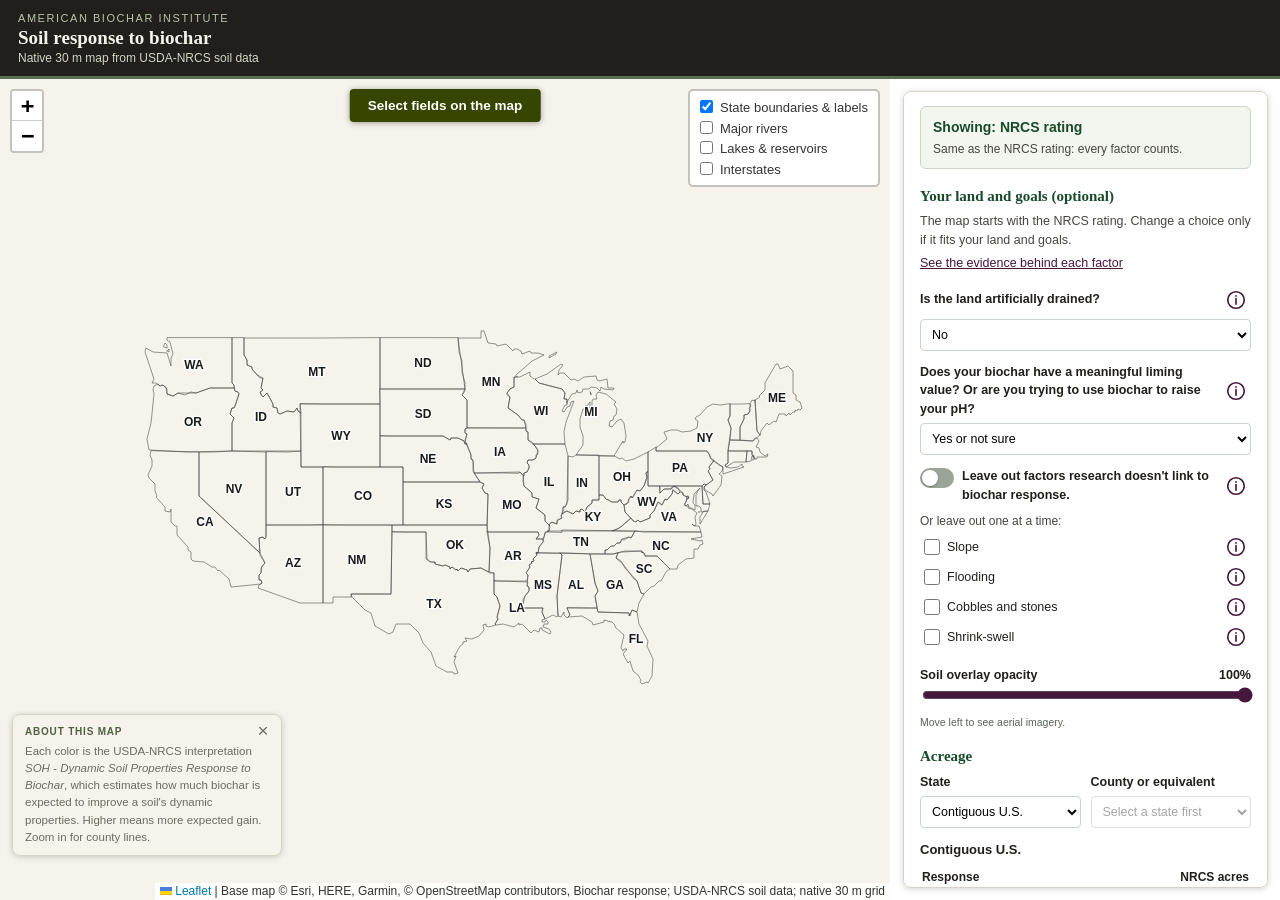
==== commit 2f297623: "Move Select fields on the map to the top of the map with hover text The button now sits at the top c" ====
--- a/index.html
+++ b/index.html
@@ -133,6 +133,17 @@
  .fields-button{width:100%;font:inherit;border:0;cursor:pointer;display:block;padding:9px 12px;border-radius:4px;background:#364500;color:#fff;text-align:center;font-weight:600}
  .fields-button:hover{background:#45173d}.fields-button:focus-visible{outline:3px solid #45173d;outline-offset:3px}.fields-button:disabled{opacity:.6;cursor:default;background:#364500}
  .hint,.privacy{margin:8px 0 0;font-size:11.5px;line-height:1.4;color:#474540}
+ /* "Select fields on the map" sits at the top of the map, where the field toolbar opens; what it does
+    shows on hover or keyboard focus, and Escape hides it (October 13, 2026) */
+ #field-launcher{position:absolute;z-index:1000;top:10px;left:calc((100% - 390px)/2);transform:translateX(-50%)}
+ #field-launcher .fields-button{width:auto;white-space:nowrap;padding:9px 18px;font-size:13.5px;box-shadow:0 1px 6px rgba(0,0,0,.35)}
+ .launch-tip{position:absolute;top:calc(100% + 8px);left:50%;transform:translateX(-50%);width:310px;padding:9px 12px;font-size:12px;line-height:1.45;color:var(--ink);background:#fff;border:1px solid #9caf9f;border-radius:6px;box-shadow:0 3px 10px rgba(0,0,0,.18);visibility:hidden;opacity:0;transition:opacity .12s}
+ .launch-tip::before{content:"";position:absolute;left:0;right:0;top:-9px;height:9px}
+ .launch-tip p{margin:0}.launch-tip p+p{margin-top:6px}
+ #field-launcher:hover .launch-tip,#select-fields:focus-visible+.launch-tip{visibility:visible;opacity:1}
+ #field-launcher.tip-off .launch-tip{visibility:hidden;opacity:0}
+ @media(min-width:641px) and (max-width:1000px){#field-launcher{left:10px;top:84px;transform:none}.launch-tip{left:0;transform:none}}
+ @media(max-width:640px){#field-launcher{top:auto;bottom:calc(46% + 66px);left:50%}.launch-tip{display:none}}
  #acreage .note{font-size:10.5px;line-height:1.4;color:#596359;margin:6px 0 0}
  #acreage #resnote{position:static;transform:none;max-width:none;margin:10px 0;box-shadow:none;font-size:11px}
  .national-opacity{margin:14px 0 4px}.national-opacity label{display:flex;justify-content:space-between;align-items:center}.national-opacity input[type=range]{width:100%;accent-color:#45173d}.national-opacity .note{margin:3px 0}
@@ -187,6 +198,10 @@
  <p id="field-toolbar-hint" role="status"></p>
  <input id="field-file" type="file" accept=".zip,.kmz,.kml,.geojson,.json" multiple hidden>
 </div>
+<div id="field-launcher">
+ <button id="select-fields" class="fields-button" type="button" aria-describedby="select-fields-tip" disabled>Select fields on the map</button>
+ <div id="select-fields-tip" class="launch-tip" role="tooltip"><p>Draw one or more fields, or upload field boundaries (.zip shapefile, GeoJSON or KML). Soil colors fade so you can see the aerial image.</p><p>Boundaries are sent to USDA Soil Data Access through the Institute's service to look up soils. They are not saved.</p></div>
+</div>
 
 <div id="about" class="panel">
   <button class="close-x" type="button" aria-label="Dismiss" title="Dismiss"
@@ -238,10 +253,8 @@
   <p id="acreage-status" role="status">Loading acreage data…</p>
   <button id="acreage-export" type="button">Download acreage CSV</button>
  </section>
- <section aria-labelledby="fields-title">
+ <section id="fields-section" aria-labelledby="fields-title" hidden>
   <h3 id="fields-title">Your fields</h3>
-  <button id="select-fields" class="fields-button" type="button" disabled>Select fields on the map</button>
-  <p class="hint">Draw one or more fields, or upload field boundaries (.zip shapefile, GeoJSON or KML). Soil colors fade so you can see the aerial image.</p>
   <p class="privacy">Boundaries are sent to USDA Soil Data Access through the Institute's service to look up soils. They are not saved.</p>
   <p id="fields-progress" class="field-progress" role="status" aria-live="polite"></p>
   <p id="field-notes" class="hint" role="status" hidden></p>
@@ -508,6 +521,6 @@
 <script src="biochar_engine.js?v=20261011-fields"></script>
 <script src="insights.js?v=20261011-fields"></script>
 <script src="uploads.js?v=20261012-audit"></script>
-<script src="fields.js?v=20261013-address"></script>
+<script src="fields.js?v=20261013-launcher"></script>
 </body>
 </html>
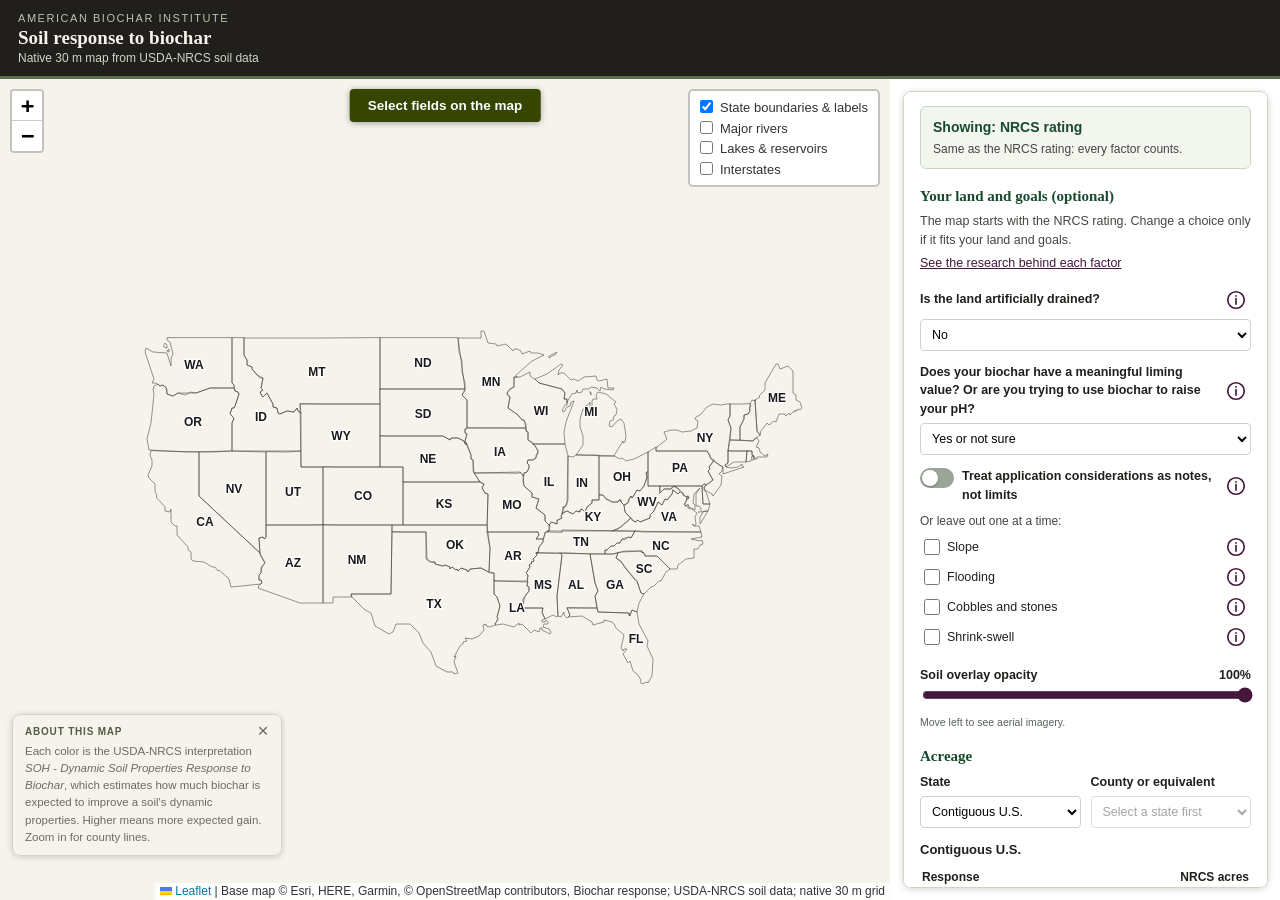
==== commit cea25cf2: "Text updates: softened NRCS language; drainage answer "No"; "Reset to published rating"; karst and s" ====
--- a/index.html
+++ b/index.html
@@ -217,10 +217,10 @@
  <section id="choices" aria-labelledby="choices-title">
   <h3 id="choices-title">Your land and goals (optional)</h3>
   <p class="intro">The map starts with the NRCS rating. Change a choice only if it fits your land and goals.</p>
-  <p class="evidence-link"><a href="explorer.html" target="_blank" rel="noopener">See the evidence behind each factor</a></p>
+  <p class="evidence-link"><a href="explorer.html" target="_blank" rel="noopener">See the research behind each factor</a></p>
   <div class="q">
    <div class="q-row"><label for="choice-drained">Is the land artificially drained?</label><button class="info" type="button" aria-label="About artificial drainage" aria-expanded="false" aria-controls="info-drained"><svg viewBox="0 0 24 24" aria-hidden="true" fill="none"><circle cx="12" cy="12" r="9" stroke="currentColor" stroke-width="1.8"/><path d="M12 10.5v6" stroke="currentColor" stroke-width="1.8" stroke-linecap="round"/><circle cx="12" cy="7.5" r="1" fill="currentColor"/></svg></button>
-    <div id="info-drained" class="info-pop" hidden><p>Mapped soil conditions may not reflect your field's current drainage, and some mapped soils already represent drained conditions. Artificial drainage removes free water from wet soils with tile, ditches or surface mounding. Choose Yes if the land has working drainage that the mapped soil does not already reflect: the water table and ponding checks are then left out. NRCS itself says it is unknown whether a shallow water table affects how biochar works.</p><p><a href="https://www.nrcs.usda.gov/sites/default/files/2022-06/Soil%20Taxonomy.pdf" target="_blank" rel="noopener noreferrer">NRCS Soil Taxonomy</a> &middot; <a href="explorer.html#p-f-wt" target="_blank" rel="noopener">Evidence</a></p></div></div>
+    <div id="info-drained" class="info-pop" hidden><p>NRCS ratings use mapped soil conditions, which may not reflect a field's current drainage. Artificial drainage removes free water from wet soils with tile, ditches or surface mounding. Choose Yes if the land has working drainage: the water table and ponding checks are then left out. The NASIS rule text notes that the effect of a shallow water table on biochar is not yet known; its main concern is equipment rutting wet soil.</p><p><a href="https://www.nrcs.usda.gov/sites/default/files/2022-06/Soil%20Taxonomy.pdf" target="_blank" rel="noopener noreferrer">NRCS Soil Taxonomy</a> &middot; <a href="explorer.html#p-f-wt" target="_blank" rel="noopener">Evidence</a></p></div></div>
    <select id="choice-drained"><option value="no">No</option><option value="yes">Yes</option></select>
   </div>
   <div class="q">
@@ -229,17 +229,17 @@
    <select id="choice-ph"><option value="yes">Yes or not sure</option><option value="no">No</option></select>
   </div>
   <div class="q">
-   <div class="q-row"><label class="switch" for="choice-group1"><input id="choice-group1" type="checkbox" role="switch"><span>Leave out factors research doesn't link to biochar response.</span></label><button class="info" type="button" aria-label="About factors research doesn't link to biochar response" aria-expanded="false" aria-controls="info-group1"><svg viewBox="0 0 24 24" aria-hidden="true" fill="none"><circle cx="12" cy="12" r="9" stroke="currentColor" stroke-width="1.8"/><path d="M12 10.5v6" stroke="currentColor" stroke-width="1.8" stroke-linecap="round"/><circle cx="12" cy="7.5" r="1" fill="currentColor"/></svg></button>
-    <div id="info-group1" class="info-pop" hidden><p>NRCS lowers the rating for steep slopes, flooding and rocky ground, and gives fewer points to shrink-swell clay. These affect how and when you apply biochar. No study validates these NRCS cutoffs, and the few that tested slope found mixed or no effects. Turn this on to leave all four out, or leave them out one at a time. Leaving out shrink-swell can lower a score as well as raise it.</p><p><a href="explorer.html#b-groups" target="_blank" rel="noopener">Evidence</a></p></div></div>
+   <div class="q-row"><label class="switch" for="choice-group1"><input id="choice-group1" type="checkbox" role="switch"><span>Treat application considerations as notes, not limits</span></label><button class="info" type="button" aria-label="About application considerations" aria-expanded="false" aria-controls="info-group1"><svg viewBox="0 0 24 24" aria-hidden="true" fill="none"><circle cx="12" cy="12" r="9" stroke="currentColor" stroke-width="1.8"/><path d="M12 10.5v6" stroke="currentColor" stroke-width="1.8" stroke-linecap="round"/><circle cx="12" cy="7.5" r="1" fill="currentColor"/></svg></button>
+    <div id="info-group1" class="info-pop" hidden><p>The NRCS rating lowers scores for steep slopes, flooding and rocky ground, and gives fewer points to shrink-swell clay. These mostly affect how and when you apply biochar, and research has not yet confirmed them as limits on how soil responds. Turn this on to leave all four out, or leave them out one at a time. Leaving out shrink-swell can lower a score as well as raise it.</p><p><a href="explorer.html#b-groups" target="_blank" rel="noopener">Evidence</a></p></div></div>
    <p id="group1-each-label" class="each-label">Or leave out one at a time:</p>
    <ul class="each" aria-labelledby="group1-each-label">
-    <li class="q-row"><label><input type="checkbox" data-factor="slope"><span>Slope</span></label><button class="info" type="button" aria-label="About slope" aria-expanded="false" aria-controls="info-slope"><svg viewBox="0 0 24 24" aria-hidden="true" fill="none"><circle cx="12" cy="12" r="9" stroke="currentColor" stroke-width="1.8"/><path d="M12 10.5v6" stroke="currentColor" stroke-width="1.8" stroke-linecap="round"/><circle cx="12" cy="7.5" r="1" fill="currentColor"/></svg></button><div id="info-slope" class="info-pop" hidden><p>Research summaries found biochar reduced erosion on average. Steep ground is about safe equipment and keeping biochar in place until it is worked in.</p></div></li>
-    <li class="q-row"><label><input type="checkbox" data-factor="flood"><span>Flooding</span></label><button class="info" type="button" aria-label="About flooding" aria-expanded="false" aria-controls="info-flood"><svg viewBox="0 0 24 24" aria-hidden="true" fill="none"><circle cx="12" cy="12" r="9" stroke="currentColor" stroke-width="1.8"/><path d="M12 10.5v6" stroke="currentColor" stroke-width="1.8" stroke-linecap="round"/><circle cx="12" cy="7.5" r="1" fill="currentColor"/></svg></button><div id="info-flood" class="info-pop" hidden><p>No study links flooding to weaker biochar benefits. Floodwater can carry loose biochar away, so apply outside the flood season and work it in.</p></div></li>
-    <li class="q-row"><label><input type="checkbox" data-factor="cobble"><span>Cobbles and stones</span></label><button class="info" type="button" aria-label="About cobbles and stones" aria-expanded="false" aria-controls="info-cobble"><svg viewBox="0 0 24 24" aria-hidden="true" fill="none"><circle cx="12" cy="12" r="9" stroke="currentColor" stroke-width="1.8"/><path d="M12 10.5v6" stroke="currentColor" stroke-width="1.8" stroke-linecap="round"/><circle cx="12" cy="7.5" r="1" fill="currentColor"/></svg></button><div id="info-cobble" class="info-pop" hidden><p>No study links rocky ground to weaker biochar benefits. Rock makes spreading harder and leaves less soil to mix into, so adjust the rate.</p></div></li>
-    <li class="q-row"><label><input type="checkbox" data-factor="lep"><span>Shrink-swell</span></label><button class="info" type="button" aria-label="About shrink-swell" aria-expanded="false" aria-controls="info-lep"><svg viewBox="0 0 24 24" aria-hidden="true" fill="none"><circle cx="12" cy="12" r="9" stroke="currentColor" stroke-width="1.8"/><path d="M12 10.5v6" stroke="currentColor" stroke-width="1.8" stroke-linecap="round"/><circle cx="12" cy="7.5" r="1" fill="currentColor"/></svg></button><div id="info-lep" class="info-pop" hidden><p>Research points the other way: in shrink-swell clays, biochar often reduces cracking. Results vary, and low rates can make cracking worse. Shrink-swell adds points rather than setting a limit, so leaving it out passes its points to the other soil properties. Soils that scored well on shrink-swell can go down.</p></div></li>
+    <li class="q-row"><label><input type="checkbox" data-factor="slope"><span>Slope</span></label><button class="info" type="button" aria-label="About slope" aria-expanded="false" aria-controls="info-slope"><svg viewBox="0 0 24 24" aria-hidden="true" fill="none"><circle cx="12" cy="12" r="9" stroke="currentColor" stroke-width="1.8"/><path d="M12 10.5v6" stroke="currentColor" stroke-width="1.8" stroke-linecap="round"/><circle cx="12" cy="7.5" r="1" fill="currentColor"/></svg></button><div id="info-slope" class="info-pop" hidden><p>Biochar reduced erosion on average in research summaries. On steep ground, work it in and use equipment that is safe on the slope.</p></div></li>
+    <li class="q-row"><label><input type="checkbox" data-factor="flood"><span>Flooding</span></label><button class="info" type="button" aria-label="About flooding" aria-expanded="false" aria-controls="info-flood"><svg viewBox="0 0 24 24" aria-hidden="true" fill="none"><circle cx="12" cy="12" r="9" stroke="currentColor" stroke-width="1.8"/><path d="M12 10.5v6" stroke="currentColor" stroke-width="1.8" stroke-linecap="round"/><circle cx="12" cy="7.5" r="1" fill="currentColor"/></svg></button><div id="info-flood" class="info-pop" hidden><p>Not yet confirmed as a limit on biochar benefits. Floodwater can carry loose biochar away, so apply outside the flood season and work it in.</p></div></li>
+    <li class="q-row"><label><input type="checkbox" data-factor="cobble"><span>Cobbles and stones</span></label><button class="info" type="button" aria-label="About cobbles and stones" aria-expanded="false" aria-controls="info-cobble"><svg viewBox="0 0 24 24" aria-hidden="true" fill="none"><circle cx="12" cy="12" r="9" stroke="currentColor" stroke-width="1.8"/><path d="M12 10.5v6" stroke="currentColor" stroke-width="1.8" stroke-linecap="round"/><circle cx="12" cy="7.5" r="1" fill="currentColor"/></svg></button><div id="info-cobble" class="info-pop" hidden><p>Not yet confirmed as a limit. Rock mainly affects spreading and leaves less soil to mix into, so adjust the rate.</p></div></li>
+    <li class="q-row"><label><input type="checkbox" data-factor="lep"><span>Shrink-swell</span></label><button class="info" type="button" aria-label="About shrink-swell" aria-expanded="false" aria-controls="info-lep"><svg viewBox="0 0 24 24" aria-hidden="true" fill="none"><circle cx="12" cy="12" r="9" stroke="currentColor" stroke-width="1.8"/><path d="M12 10.5v6" stroke="currentColor" stroke-width="1.8" stroke-linecap="round"/><circle cx="12" cy="7.5" r="1" fill="currentColor"/></svg></button><div id="info-lep" class="info-pop" hidden><p>Studies suggest biochar often reduces cracking in shrink-swell clays. Results vary, and low rates can make cracking worse. Shrink-swell adds points rather than setting a limit, so leaving it out passes its points to the other soil properties, and some scores can go down.</p></div></li>
    </ul>
   </div>
-  <button id="reset-nrcs" class="text-button" type="button" hidden>Reset to Default</button>
+  <button id="reset-nrcs" class="text-button" type="button" hidden>Reset to published rating</button>
  </section>
  <div class="national-opacity"><label for="national-soil-opacity">Soil overlay opacity <output id="national-opacity-value">100%</output></label><input id="national-soil-opacity" type="range" min="0" max="100" value="100" aria-valuetext="100% soil colors"><p class="note">Move left to see aerial imagery.</p></div>
  <button id="show-acreage" class="text-button" type="button" aria-expanded="false" aria-controls="acreage-section" hidden>Show state and county acreage</button>
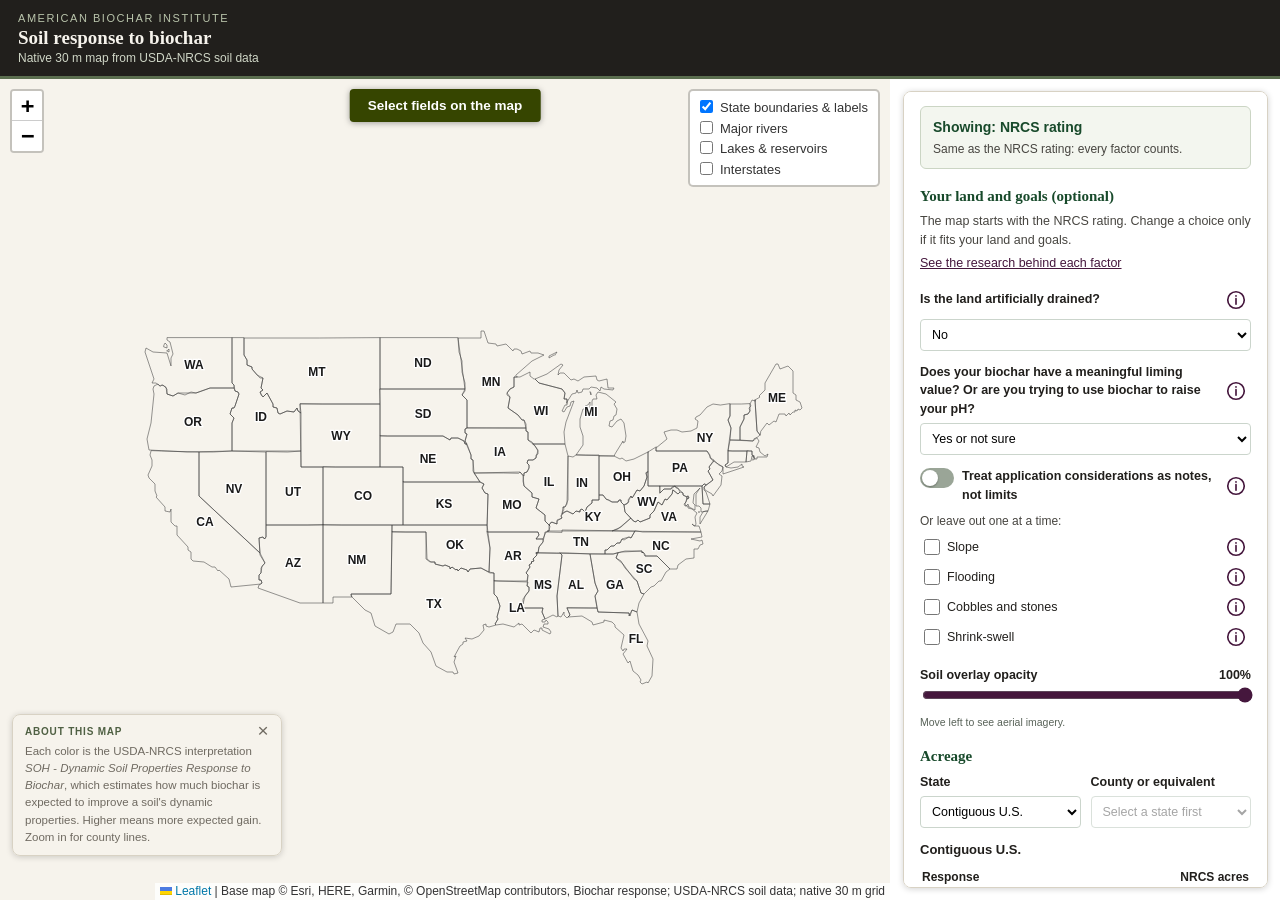
==== commit 59213a60: "Clear fields buttons (field toolbar and panel); acidic-soil note shown below pH 6.6 (evidence audit," ====
--- a/index.html
+++ b/index.html
@@ -194,7 +194,7 @@
  <div id="map"></div>
 <div id="map-updating" role="status" hidden>Updating map…</div>
 <div id="field-toolbar" class="panel" role="toolbar" aria-label="Field tools" hidden>
- <button id="draw-field" type="button" aria-pressed="false">Draw polygon</button><button id="draw-rect" type="button" aria-pressed="false">Draw rectangle</button><button id="upload-fields" type="button">Upload boundaries</button><button id="fields-done" type="button">Done</button>
+ <button id="draw-field" type="button" aria-pressed="false">Draw polygon</button><button id="draw-rect" type="button" aria-pressed="false">Draw rectangle</button><button id="upload-fields" type="button">Upload boundaries</button><button id="clear-fields" type="button" hidden>Clear fields</button><button id="fields-done" type="button">Done</button>
  <p id="field-toolbar-hint" role="status"></p>
  <input id="field-file" type="file" accept=".zip,.kmz,.kml,.geojson,.json" multiple hidden>
 </div>
@@ -260,6 +260,7 @@
   <p id="field-notes" class="hint" role="status" hidden></p>
   <p id="fields-none" hidden></p>
   <ol id="field-list" class="field-list" aria-label="Your fields"></ol>
+  <button id="clear-fields-panel" class="text-button" type="button" hidden>Clear all fields</button>
   <div id="fields-total" hidden>
    <h4 id="fields-total-title">All fields</h4>
    <div id="fields-total-table"></div>
@@ -519,8 +520,8 @@
 <script src="policy.js?v=20261011-liming"></script>
 <script src="acreage.js?v=20261013-zoom18"></script>
 <script src="biochar_engine.js?v=20261011-fields"></script>
-<script src="insights.js?v=20261011-fields"></script>
+<script src="insights.js?v=20261024-ph"></script>
 <script src="uploads.js?v=20261012-audit"></script>
-<script src="fields.js?v=20261013-launcher"></script>
+<script src="fields.js?v=20261024-clear"></script>
 </body>
 </html>
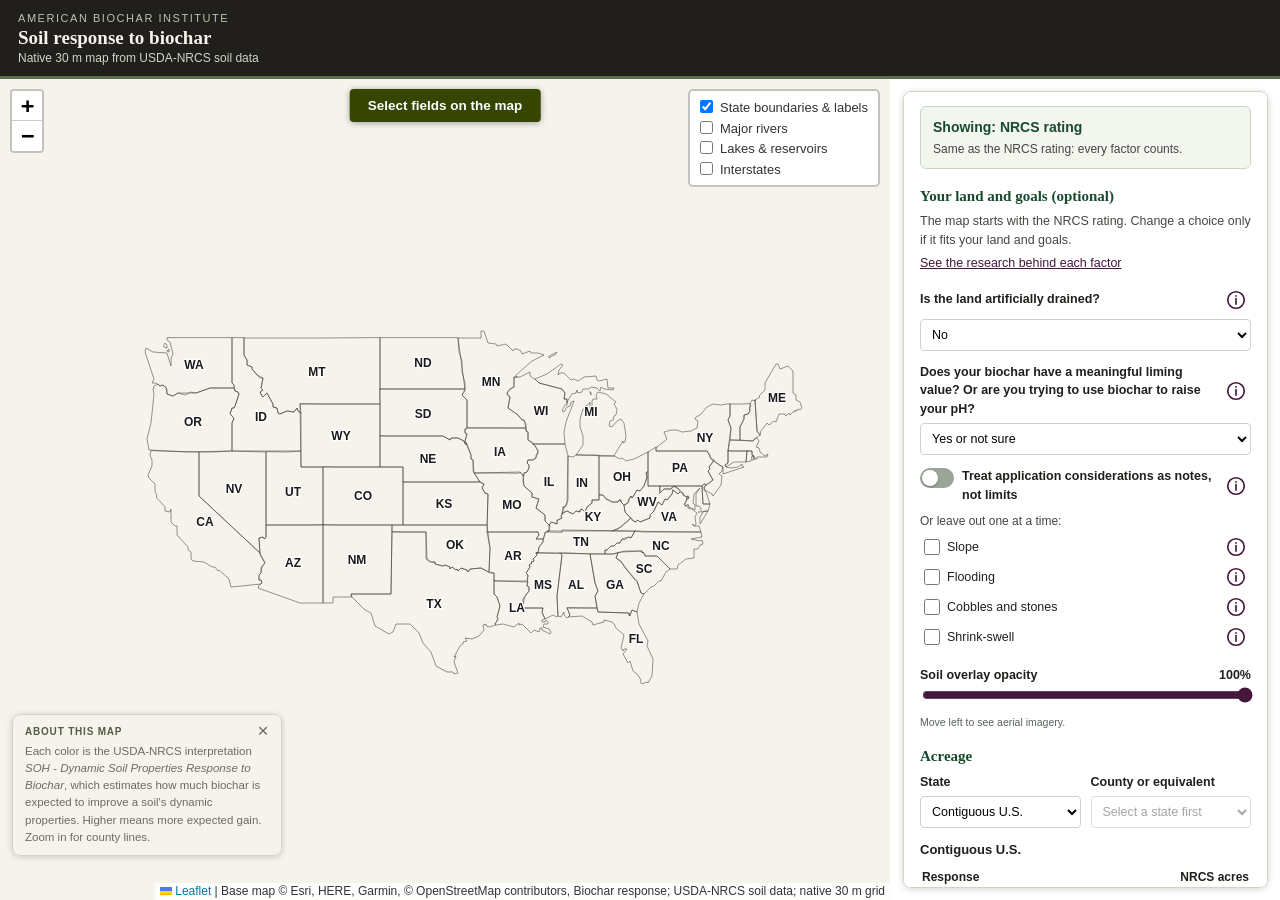
==== commit 417c3deb: "Acidic-soil note in field results shown below pH 5.9" ====
--- a/index.html
+++ b/index.html
@@ -520,7 +520,7 @@
 <script src="policy.js?v=20261011-liming"></script>
 <script src="acreage.js?v=20261013-zoom18"></script>
 <script src="biochar_engine.js?v=20261011-fields"></script>
-<script src="insights.js?v=20261024-ph"></script>
+<script src="insights.js?v=20261026-ph59"></script>
 <script src="uploads.js?v=20261012-audit"></script>
 <script src="fields.js?v=20261024-clear"></script>
 </body>
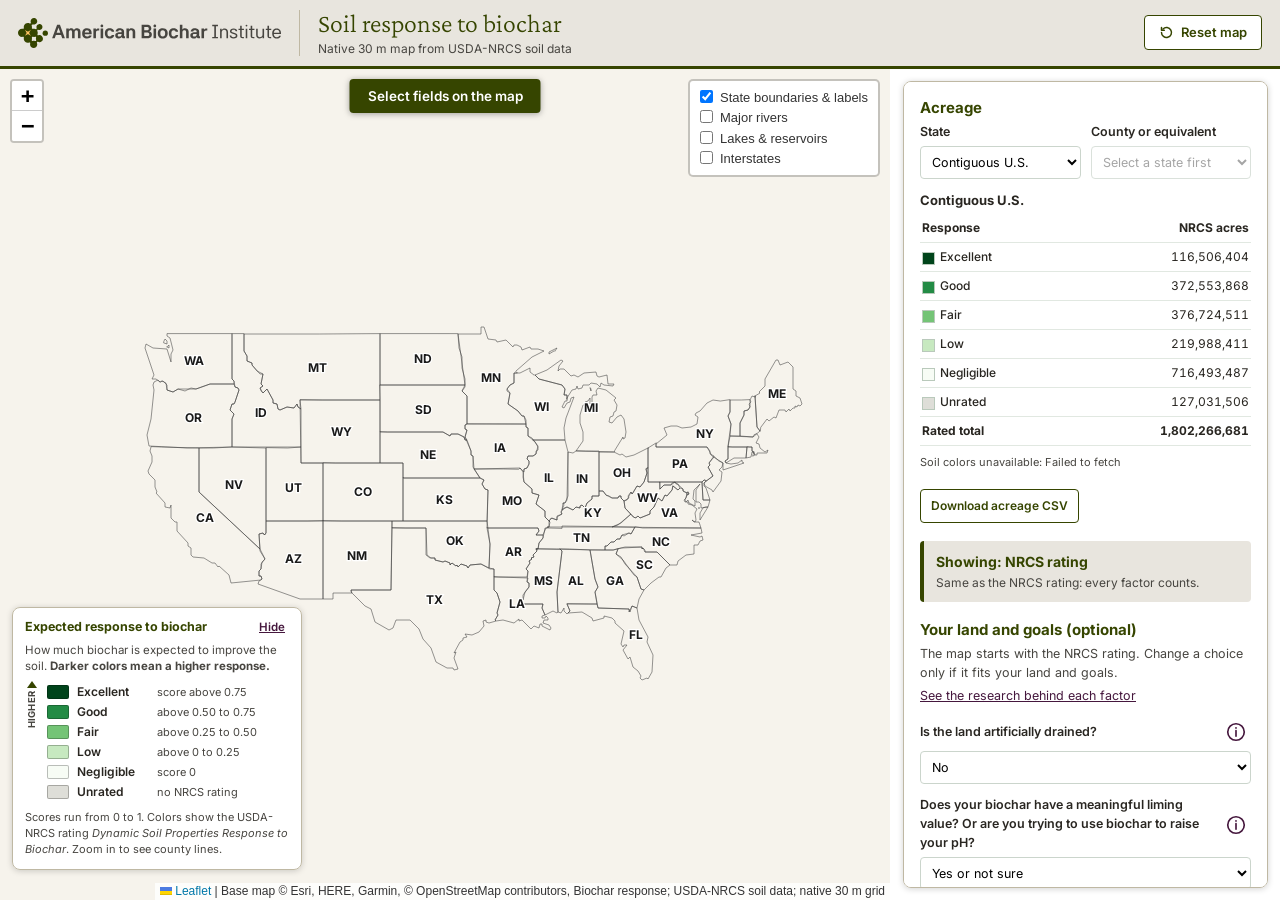
==== commit 279ed830: "Brand styling and engine v1.2: ABI Brand Guide fonts, colors and logo; Reset map in the header; acre" ====
--- a/index.html
+++ b/index.html
@@ -1,527 +1,593 @@
-<!DOCTYPE html>
-<!--
-  Biochar Soil Suitability Atlas - public map (policy v2, October 2026)
-  American Biochar Institute
-
-  One Leaflet map: the native 30 m national layer (NRCS rating, or the adjusted score scored in the
-  browser) and the field tool (draw or upload fields; soils from USDA Soil Data Access through the
-  Institute's AOI service). Published to GitHub Pages. Embed in WordPress with an iframe.
-
-  Overlays: zoom control (top-left), state outlines + abbreviation labels, and
-  county outlines that appear when you zoom in. State and county geometry is bundled
-  with the viewer; water detail loads from USGS at closer zooms.
--->
-<html lang="en">
-<head>
-<meta charset="utf-8"/>
-<meta name="viewport" content="width=device-width, initial-scale=1"/>
-<title>Soil Response to Biochar - National Map | American Biochar Institute</title>
-<link rel="stylesheet" href="leaflet.css"/>
-<link rel="stylesheet" href="leaflet.draw.css"/>
-<style>
-  :root{
-    --ink:#211f1c; --paper:#f6f3ec; --line:#d8d2c4; --moss:#5b6e4f;
-    --moss-d:#4f6043; --muted:#6f6a61;
-    /* class palette - matches biochar_class_colors.txt exactly */
-    --c-neg:#f7fcf5; --c-low:#c7e9c0; --c-fair:#74c476; --c-good:#238b45; --c-exc:#00441b;
-  }
-  *{box-sizing:border-box}
-  html,body{height:100%;margin:0}
-  body{font-family:-apple-system,BlinkMacSystemFont,"Segoe UI",Roboto,Helvetica,Arial,sans-serif;color:var(--ink)}
-  #app{display:flex;flex-direction:column;height:100%}
-  header{display:flex;align-items:center;justify-content:space-between;gap:16px;background:var(--ink);color:var(--paper);padding:12px 18px 11px;border-bottom:3px solid var(--moss)}
-  header .eyebrow{font-size:11px;letter-spacing:.14em;text-transform:uppercase;color:#b9c4ab;margin:0 0 3px}
-  header h1{margin:0;font-family:Georgia,"Iowan Old Style",serif;font-size:19px;font-weight:600}
-  header p{margin:2px 0 0;font-size:12px;color:#cfd6c6}
-  #workspace{position:relative;flex:1;min-height:0}#map{position:absolute;inset:0;right:390px;background:var(--paper)}[hidden]{display:none!important}
-
-  .panel{position:absolute;z-index:1000;background:rgba(246,243,236,.97);border:1px solid var(--line);
-    border-radius:8px;box-shadow:0 1px 6px rgba(0,0,0,.18);font-size:12.5px;line-height:1.5;color:var(--ink)}
-  #legend{bottom:22px;right:12px;padding:10px 12px;max-width:250px}
-  #legend .lt{font-weight:700;font-size:10px;letter-spacing:.08em;text-transform:uppercase;color:var(--muted);margin-bottom:6px}
-  #legend .row{display:flex;align-items:center;margin:3px 0}
-  #legend .sw{width:15px;height:15px;margin-right:8px;border:1px solid rgba(0,0,0,.2);border-radius:2px;flex:0 0 auto}
-  #legend .note{margin-top:9px;color:var(--muted);font-size:11px;line-height:1.45}
-  /* About panel now bottom-left, clear of the top-left zoom control */
-  #about{bottom:44px;left:12px;padding:9px 12px;max-width:270px}
-  #about .lt{font-weight:700;font-size:10px;letter-spacing:.08em;text-transform:uppercase;color:var(--moss-d);margin-bottom:4px}
-  #about p{margin:0;color:var(--muted);font-size:11.5px;line-height:1.5}
-  #about a{color:var(--moss-d)}
-  #about .close-x{position:absolute;top:5px;right:7px;width:22px;height:22px;padding:0;border:none;
-    background:none;color:var(--muted);font-size:19px;line-height:1;cursor:pointer;border-radius:4px}
-  #about .close-x:hover{background:rgba(0,0,0,.07);color:var(--ink)}
-
-  .water-name{background:none;border:none;text-align:center;white-space:nowrap;pointer-events:none;
-    color:#0f5691;font:600 italic 11px/1.25 Arial,sans-serif;paint-order:stroke fill;
-    -webkit-text-stroke:3px #fff;text-shadow:0 0 1px #fff}
-  .water-status{display:none;font-size:10px;max-width:200px;color:#675e51;padding:3px 6px}
-  /* state abbreviation labels */
-  /* map labels: crisp white outline via text-stroke (paint-order keeps the fill on top) */
-  .state-label,.county-label{background:none;border:none;text-align:center;white-space:nowrap;
-    pointer-events:none;color:#1a1a1a;paint-order:stroke fill;
-    -webkit-text-stroke:2.5px #fff;text-shadow:0 0 1px #fff;}
-  .state-label{font:700 12px/1 -apple-system,BlinkMacSystemFont,"Segoe UI",Arial,sans-serif;}
-  .county-label{font:600 10px/1 -apple-system,BlinkMacSystemFont,"Segoe UI",Arial,sans-serif;color:#333;-webkit-text-stroke-width:2px;}
-  .state-label.small{display:none;}
-  #map.zoomed-in .state-label.small{display:block;}
-  #map.county-zoom .state-label,#map.county-zoom .state-label.small{display:none;}
-  /* resolution notice shown at high zoom */
-  #resnote{display:none;position:absolute;z-index:1200;top:62px;left:50%;transform:translateX(-50%);
-    max-width:430px;background:rgba(251,241,221,.97);border:1px solid #ecdcbd;border-radius:8px;
-    box-shadow:0 1px 6px rgba(0,0,0,.18);color:#6e4710;font-size:11.5px;line-height:1.4;padding:7px 12px;text-align:center}
-
-  /* address search: the top row of the field toolbar ("Select fields on the map"), with suggestions as you type */
-  .addr-search{position:relative;flex-basis:100%;display:flex;background:#fff;border:1px solid #9caf9f;border-radius:4px;font-size:13px}
-  .addr-search form{display:flex;align-items:center;flex:1;min-width:0;margin:0}
-  .addr-search form svg{flex:none;margin:0 0 0 9px;color:#45403a}
-  .addr-search input{flex:1;min-width:0;border:0;background:transparent;padding:7px 6px;font:inherit;font-size:13px;color:var(--ink);outline:none}
-  .addr-search input::-webkit-search-cancel-button{display:none}
-  .addr-search:focus-within{box-shadow:0 0 0 2px #45173d}
-  #field-toolbar .addr-clear{border:0;background:none;color:#6f6a61;font-size:19px;font-weight:400;line-height:1;padding:3px 9px;cursor:pointer}
-  #field-toolbar .addr-clear:focus-visible{outline:2px solid #45173d;outline-offset:-2px;border-radius:4px}
-  .addr-list{position:absolute;left:-1px;right:-1px;top:calc(100% + 4px);margin:0;padding:4px 0;list-style:none;background:#fff;border-radius:6px;box-shadow:0 2px 10px rgba(0,0,0,.25);max-height:264px;overflow:auto;z-index:1001;text-align:left}
-  .addr-list li{padding:7px 12px;cursor:pointer;line-height:1.35;color:var(--ink)}
-  .addr-list li[aria-selected=true],.addr-list li[id]:hover{background:#efe7ee}
-  .addr-list li.addr-note{cursor:default;color:#6f6a61}
-  .addr-pin{background:none;border:0}
-
-  @media (max-width:640px){
-    #about{max-width:200px}
-    #legend{max-width:180px}
-  }
-
- #map-updating{position:absolute;z-index:1100;bottom:48px;left:calc((100% - 390px)/2);transform:translateX(-50%);padding:6px 14px;border-radius:16px;background:#184a2b;color:#fff;font-size:13px;font-weight:600;box-shadow:0 1px 6px rgba(0,0,0,.25)}
- #acreage{top:12px;bottom:12px;right:12px;width:365px;max-height:calc(100% - 24px);overflow:auto;padding:14px 16px 16px;background:rgba(255,255,255,.97)}
- #acreage h3{font:700 15px/1.3 Georgia,serif;margin:18px 0 6px;color:#184a2b}
- #acreage h4{font-size:13px;margin:12px 0 4px}
- #acreage label{font-weight:600;font-size:12.5px}
- #acreage select{width:100%;padding:7px;font:inherit;border:1px solid #cbd5cc;border-radius:4px;background:#fff;margin-top:4px}
- #acreage a{color:#45173d}
- .status-block{padding:10px 12px;background:#f3f6ef;border:1px solid #cbd5c4;border-radius:6px}
- .status-line{margin:0;font-weight:700;font-size:14px;color:#184a2b}
- .status-detail{margin:3px 0 0;font-size:12px;line-height:1.4;color:#474540}
- .intro{margin:0 0 4px;color:#474540}
- .evidence-link{margin:0 0 4px}
- .q{margin-top:12px}
- .q-row{position:relative;display:flex;align-items:center;justify-content:space-between;gap:6px}
- .info{width:30px;height:30px;padding:4px;flex:none;border:0;background:transparent;color:#45173d;cursor:pointer;border-radius:50%}
- .info svg{display:block;width:22px;height:22px}
- .info:focus-visible{outline:2px solid #45173d;outline-offset:1px}
- .info[aria-expanded=true]{background:#efe7ee}
- .info-pop{position:absolute;z-index:20;left:0;right:0;top:calc(100% + 2px);font-size:12px;line-height:1.45;font-weight:400;padding:9px 11px;background:#fff;border:1px solid #9caf9f;border-radius:6px;box-shadow:0 3px 10px rgba(0,0,0,.18);color:var(--ink)}
- .info-pop p{margin:0}.info-pop p+p{margin-top:6px}
- .switch{display:flex;align-items:flex-start;gap:8px;cursor:pointer;font-weight:600}
- .switch input{appearance:none;-webkit-appearance:none;flex:none;width:34px;height:20px;margin:1px 0 0;border-radius:10px;background:#9aa597;position:relative;cursor:pointer;transition:background .15s}
- .switch input::after{content:"";position:absolute;top:2px;left:2px;width:16px;height:16px;border-radius:50%;background:#fff;box-shadow:0 1px 2px rgba(0,0,0,.3);transition:left .15s}
- .switch input:checked{background:#45173d}.switch input:checked::after{left:16px}
- .switch input:focus-visible{outline:2px solid #45173d;outline-offset:2px}
- .each-label{margin:8px 0 2px;font-size:12px;color:#474540}
- .each{list-style:none;margin:0;padding:0 0 0 4px}
- #acreage .each label{display:flex;align-items:center;gap:7px;font-weight:500;cursor:pointer}
- .each input{width:16px;height:16px;accent-color:#45173d;margin:0}
- .each input:disabled,.each input:disabled+span{cursor:default;color:#6f6a61}
- .text-button{margin-top:10px;padding:2px 0;border:0;background:none;color:#45173d;font:inherit;font-weight:600;text-decoration:underline;cursor:pointer}
- .text-button:focus-visible{outline:2px solid #45173d;outline-offset:2px}
- #acreage table{width:100%;border-collapse:collapse;font-variant-numeric:tabular-nums;font-size:12px}
- #acreage th,#acreage td{padding:5px 2px;border-bottom:1px solid #e1e8e1;text-align:right}
- #acreage th:first-child{text-align:left} #acreage tbody th{font-weight:500}
- .acreage-swatch{display:inline-block;width:13px;height:13px;border:1px solid #b9c9bb;margin-right:5px;vertical-align:middle}
- #acreage .acreage-total{font-weight:700} #acreage .acreage-total th{font-weight:700}
- #acreage-status{font-size:11px;color:#506255;margin:8px 0}
- #acreage-export{font:inherit;font-size:12px;padding:7px 10px;color:#164a2b;border:1px solid #9caf9f;background:#eff7ee;border-radius:4px;cursor:pointer}
- .area-controls{display:grid;grid-template-columns:1fr 1fr;gap:10px}.area-controls>div{min-width:0}
- .fields-button{width:100%;font:inherit;border:0;cursor:pointer;display:block;padding:9px 12px;border-radius:4px;background:#364500;color:#fff;text-align:center;font-weight:600}
- .fields-button:hover{background:#45173d}.fields-button:focus-visible{outline:3px solid #45173d;outline-offset:3px}.fields-button:disabled{opacity:.6;cursor:default;background:#364500}
- .hint,.privacy{margin:8px 0 0;font-size:11.5px;line-height:1.4;color:#474540}
- /* "Select fields on the map" sits at the top of the map, where the field toolbar opens; what it does
-    shows on hover or keyboard focus, and Escape hides it (October 13, 2026) */
- #field-launcher{position:absolute;z-index:1000;top:10px;left:calc((100% - 390px)/2);transform:translateX(-50%)}
- #field-launcher .fields-button{width:auto;white-space:nowrap;padding:9px 18px;font-size:13.5px;box-shadow:0 1px 6px rgba(0,0,0,.35)}
- .launch-tip{position:absolute;top:calc(100% + 8px);left:50%;transform:translateX(-50%);width:310px;padding:9px 12px;font-size:12px;line-height:1.45;color:var(--ink);background:#fff;border:1px solid #9caf9f;border-radius:6px;box-shadow:0 3px 10px rgba(0,0,0,.18);visibility:hidden;opacity:0;transition:opacity .12s}
- .launch-tip::before{content:"";position:absolute;left:0;right:0;top:-9px;height:9px}
- .launch-tip p{margin:0}.launch-tip p+p{margin-top:6px}
- #field-launcher:hover .launch-tip,#select-fields:focus-visible+.launch-tip{visibility:visible;opacity:1}
- #field-launcher.tip-off .launch-tip{visibility:hidden;opacity:0}
- @media(min-width:641px) and (max-width:1000px){#field-launcher{left:10px;top:84px;transform:none}.launch-tip{left:0;transform:none}}
- @media(max-width:640px){#field-launcher{top:auto;bottom:calc(46% + 66px);left:50%}.launch-tip{display:none}}
- #acreage .note{font-size:10.5px;line-height:1.4;color:#596359;margin:6px 0 0}
- #acreage #resnote{position:static;transform:none;max-width:none;margin:10px 0;box-shadow:none;font-size:11px}
- .national-opacity{margin:14px 0 4px}.national-opacity label{display:flex;justify-content:space-between;align-items:center}.national-opacity input[type=range]{width:100%;accent-color:#45173d}.national-opacity .note{margin:3px 0}
- /* field tool */
- #field-toolbar{top:10px;left:calc((100% - 390px)/2);transform:translateX(-50%);padding:8px 10px;display:flex;flex-wrap:wrap;gap:6px;align-items:center;justify-content:center;max-width:min(440px,calc(100% - 420px));background:rgba(255,255,255,.97)}
- #field-toolbar button{font:inherit;font-weight:600;padding:6px 10px;border:1px solid #9caf9f;border-radius:4px;background:#fff;color:#184a2b;cursor:pointer}
- #field-toolbar button[aria-pressed=true]{background:#45173d;border-color:#45173d;color:#fff}
- #field-toolbar #fields-done{background:#364500;border-color:#364500;color:#fff}
- #field-toolbar button:focus-visible{outline:2px solid #45173d;outline-offset:2px}
- #field-toolbar-hint{flex-basis:100%;margin:2px 0 0;text-align:center;font-size:11.5px;color:#474540}
- .field-label{background:rgba(255,255,255,.85);border:0;box-shadow:none;font-weight:700;color:#45173d;padding:1px 5px}
- .field-label::before{display:none}
- .field-progress{margin:8px 0 0;font-size:12px;font-weight:600;color:#184a2b}
- .field-progress:empty{display:none}
- .field-list{list-style:none;margin:8px 0 0;padding:0}
- .field-item{border:1px solid #d6dfd6;border-radius:6px;padding:8px 9px;margin-top:8px;background:#fbfdfb}
- .field-head{display:flex;gap:8px;align-items:center}
- .field-name{flex:1;min-width:0;font:inherit;font-weight:700;padding:4px 6px;border:1px solid #cbd5cc;border-radius:4px}
- .field-acres{font-size:12px;color:#474540;white-space:nowrap}
- .field-actions{display:flex;gap:14px}.field-actions .text-button{margin-top:4px}
- .field-status{margin:4px 0 0;font-size:12px;color:#474540}.field-status.error{color:#9b1c1c}
- .field-item details{margin-top:6px}.field-item summary{cursor:pointer;font-weight:600;font-size:12px}
- .soil-list{list-style:none;margin:6px 0 0;padding:0}
- .soil-button{display:flex;gap:6px;align-items:flex-start;width:100%;text-align:left;font:inherit;font-size:12px;padding:5px 4px;border:0;border-top:1px solid #e1e8e1;background:none;cursor:pointer;color:var(--ink)}
- .soil-button:hover,.soil-button.selected{background:#eff7ee}.soil-button .acreage-swatch{margin-top:3px;flex:none}
- .soil-button small{color:#474540}
- .field-exports{display:flex;flex-direction:column;gap:6px;margin-top:8px}
- .field-exports button{font:inherit;font-size:12px;padding:7px 10px;color:#164a2b;border:1px solid #9caf9f;background:#eff7ee;border-radius:4px;cursor:pointer;text-align:left}
- #soil-detail{margin-top:12px;padding-top:4px;border-top:1px solid #d6dfd6}
- #soil-detail h5{margin:10px 0 2px;font-size:12.5px}
- .soil-name{margin:0;font-weight:700}
- .insight-card{padding:6px 0;border-bottom:1px solid #e1e8e1}.insight-card h5{margin:0}.insight-card p{margin:2px 0}
- .no-score th{font-style:italic}
- .field-ph{margin-top:6px}.field-ph label{font-size:12px;font-weight:600}.field-ph input{width:70px;margin-left:6px;font:inherit;padding:3px 5px;border:1px solid #cbd5cc;border-radius:4px}.field-ph .hint{margin-top:2px}
- @media(max-width:640px){#field-toolbar{left:12px;right:12px;transform:none;max-width:none}#map-updating{left:50%}header{padding:8px 12px}#mode-description{display:none}#map{right:0;bottom:46%}#acreage{top:auto;left:0;right:0;bottom:0;width:auto;max-height:46%;border-radius:10px 10px 0 0;padding:10px 14px}#about{display:none}}
-</style>
-</head>
-<body>
-<div id="app">
-  <header>
-   <div>
-    <p class="eyebrow">American Biochar Institute</p>
-    <h1>Soil response to biochar</h1>
-    <p id="mode-description">Native 30 m map from USDA-NRCS soil data</p>
-   </div>
-  </header>
- <div id="workspace">
- <div id="map"></div>
-<div id="map-updating" role="status" hidden>Updating map…</div>
-<div id="field-toolbar" class="panel" role="toolbar" aria-label="Field tools" hidden>
- <button id="draw-field" type="button" aria-pressed="false">Draw polygon</button><button id="draw-rect" type="button" aria-pressed="false">Draw rectangle</button><button id="upload-fields" type="button">Upload boundaries</button><button id="clear-fields" type="button" hidden>Clear fields</button><button id="fields-done" type="button">Done</button>
- <p id="field-toolbar-hint" role="status"></p>
- <input id="field-file" type="file" accept=".zip,.kmz,.kml,.geojson,.json" multiple hidden>
-</div>
-<div id="field-launcher">
- <button id="select-fields" class="fields-button" type="button" aria-describedby="select-fields-tip" disabled>Select fields on the map</button>
- <div id="select-fields-tip" class="launch-tip" role="tooltip"><p>Draw one or more fields, or upload field boundaries (.zip shapefile, GeoJSON or KML). Soil colors fade so you can see the aerial image.</p><p>Boundaries are sent to USDA Soil Data Access through the Institute's service to look up soils. They are not saved.</p></div>
-</div>
-
-<div id="about" class="panel">
-  <button class="close-x" type="button" aria-label="Dismiss" title="Dismiss"
-          onclick="this.parentElement.style.display='none'">&times;</button>
-  <div class="lt">About this map</div>
-  <p id="about-rating">Each color is the USDA-NRCS interpretation <i>SOH - Dynamic Soil Properties
-  Response to Biochar</i>, which estimates how much biochar is expected to improve
-  a soil's dynamic properties. Higher means more expected gain. Zoom in for county lines.</p>
-</div>
-
-<section id="acreage" class="panel" aria-label="Map choices and acreage">
- <div class="status-block"><p id="status-line" class="status-line" role="status">Showing: NRCS rating</p><p id="status-detail" class="status-detail">Same as the NRCS rating: every factor counts.</p></div>
- <section id="choices" aria-labelledby="choices-title">
-  <h3 id="choices-title">Your land and goals (optional)</h3>
-  <p class="intro">The map starts with the NRCS rating. Change a choice only if it fits your land and goals.</p>
-  <p class="evidence-link"><a href="explorer.html" target="_blank" rel="noopener">See the research behind each factor</a></p>
-  <div class="q">
-   <div class="q-row"><label for="choice-drained">Is the land artificially drained?</label><button class="info" type="button" aria-label="About artificial drainage" aria-expanded="false" aria-controls="info-drained"><svg viewBox="0 0 24 24" aria-hidden="true" fill="none"><circle cx="12" cy="12" r="9" stroke="currentColor" stroke-width="1.8"/><path d="M12 10.5v6" stroke="currentColor" stroke-width="1.8" stroke-linecap="round"/><circle cx="12" cy="7.5" r="1" fill="currentColor"/></svg></button>
-    <div id="info-drained" class="info-pop" hidden><p>NRCS ratings use mapped soil conditions, which may not reflect a field's current drainage. Artificial drainage removes free water from wet soils with tile, ditches or surface mounding. Choose Yes if the land has working drainage: the water table and ponding checks are then left out. The NASIS rule text notes that the effect of a shallow water table on biochar is not yet known; its main concern is equipment rutting wet soil.</p><p><a href="https://www.nrcs.usda.gov/sites/default/files/2022-06/Soil%20Taxonomy.pdf" target="_blank" rel="noopener noreferrer">NRCS Soil Taxonomy</a> &middot; <a href="explorer.html#p-f-wt" target="_blank" rel="noopener">Evidence</a></p></div></div>
-   <select id="choice-drained"><option value="no">No</option><option value="yes">Yes</option></select>
-  </div>
-  <div class="q">
-   <div class="q-row"><label for="choice-ph">Does your biochar have a meaningful liming value? Or are you trying to use biochar to raise your pH?</label><button class="info" type="button" aria-label="About liming value" aria-expanded="false" aria-controls="info-ph"><svg viewBox="0 0 24 24" aria-hidden="true" fill="none"><circle cx="12" cy="12" r="9" stroke="currentColor" stroke-width="1.8"/><path d="M12 10.5v6" stroke="currentColor" stroke-width="1.8" stroke-linecap="round"/><circle cx="12" cy="7.5" r="1" fill="currentColor"/></svg></button>
-    <div id="info-ph" class="info-pop" hidden><p>NRCS assumes biochar raises soil pH, which helps acidic soils most. A biochar's liming value depends on its feedstock and how it was made: many wood biochars have little, while manure-based and ash-rich biochars often have more. Check the calcium carbonate equivalent (CCE) on the product's lab report.</p><p>Choose No if your biochar has little liming value. Soil pH is then left out, and the other soil properties share its points, so the score can go up or down. To use your own soil test pH, add it to a field under Your fields.</p><p><a href="explorer.html#p-f-ph" target="_blank" rel="noopener">Evidence</a></p></div></div>
-   <select id="choice-ph"><option value="yes">Yes or not sure</option><option value="no">No</option></select>
-  </div>
-  <div class="q">
-   <div class="q-row"><label class="switch" for="choice-group1"><input id="choice-group1" type="checkbox" role="switch"><span>Treat application considerations as notes, not limits</span></label><button class="info" type="button" aria-label="About application considerations" aria-expanded="false" aria-controls="info-group1"><svg viewBox="0 0 24 24" aria-hidden="true" fill="none"><circle cx="12" cy="12" r="9" stroke="currentColor" stroke-width="1.8"/><path d="M12 10.5v6" stroke="currentColor" stroke-width="1.8" stroke-linecap="round"/><circle cx="12" cy="7.5" r="1" fill="currentColor"/></svg></button>
-    <div id="info-group1" class="info-pop" hidden><p>The NRCS rating lowers scores for steep slopes, flooding and rocky ground, and gives fewer points to shrink-swell clay. These mostly affect how and when you apply biochar, and research has not yet confirmed them as limits on how soil responds. Turn this on to leave all four out, or leave them out one at a time. Leaving out shrink-swell can lower a score as well as raise it.</p><p><a href="explorer.html#b-groups" target="_blank" rel="noopener">Evidence</a></p></div></div>
-   <p id="group1-each-label" class="each-label">Or leave out one at a time:</p>
-   <ul class="each" aria-labelledby="group1-each-label">
-    <li class="q-row"><label><input type="checkbox" data-factor="slope"><span>Slope</span></label><button class="info" type="button" aria-label="About slope" aria-expanded="false" aria-controls="info-slope"><svg viewBox="0 0 24 24" aria-hidden="true" fill="none"><circle cx="12" cy="12" r="9" stroke="currentColor" stroke-width="1.8"/><path d="M12 10.5v6" stroke="currentColor" stroke-width="1.8" stroke-linecap="round"/><circle cx="12" cy="7.5" r="1" fill="currentColor"/></svg></button><div id="info-slope" class="info-pop" hidden><p>Biochar reduced erosion on average in research summaries. On steep ground, work it in and use equipment that is safe on the slope.</p></div></li>
-    <li class="q-row"><label><input type="checkbox" data-factor="flood"><span>Flooding</span></label><button class="info" type="button" aria-label="About flooding" aria-expanded="false" aria-controls="info-flood"><svg viewBox="0 0 24 24" aria-hidden="true" fill="none"><circle cx="12" cy="12" r="9" stroke="currentColor" stroke-width="1.8"/><path d="M12 10.5v6" stroke="currentColor" stroke-width="1.8" stroke-linecap="round"/><circle cx="12" cy="7.5" r="1" fill="currentColor"/></svg></button><div id="info-flood" class="info-pop" hidden><p>Not yet confirmed as a limit on biochar benefits. Floodwater can carry loose biochar away, so apply outside the flood season and work it in.</p></div></li>
-    <li class="q-row"><label><input type="checkbox" data-factor="cobble"><span>Cobbles and stones</span></label><button class="info" type="button" aria-label="About cobbles and stones" aria-expanded="false" aria-controls="info-cobble"><svg viewBox="0 0 24 24" aria-hidden="true" fill="none"><circle cx="12" cy="12" r="9" stroke="currentColor" stroke-width="1.8"/><path d="M12 10.5v6" stroke="currentColor" stroke-width="1.8" stroke-linecap="round"/><circle cx="12" cy="7.5" r="1" fill="currentColor"/></svg></button><div id="info-cobble" class="info-pop" hidden><p>Not yet confirmed as a limit. Rock mainly affects spreading and leaves less soil to mix into, so adjust the rate.</p></div></li>
-    <li class="q-row"><label><input type="checkbox" data-factor="lep"><span>Shrink-swell</span></label><button class="info" type="button" aria-label="About shrink-swell" aria-expanded="false" aria-controls="info-lep"><svg viewBox="0 0 24 24" aria-hidden="true" fill="none"><circle cx="12" cy="12" r="9" stroke="currentColor" stroke-width="1.8"/><path d="M12 10.5v6" stroke="currentColor" stroke-width="1.8" stroke-linecap="round"/><circle cx="12" cy="7.5" r="1" fill="currentColor"/></svg></button><div id="info-lep" class="info-pop" hidden><p>Studies suggest biochar often reduces cracking in shrink-swell clays. Results vary, and low rates can make cracking worse. Shrink-swell adds points rather than setting a limit, so leaving it out passes its points to the other soil properties, and some scores can go down.</p></div></li>
-   </ul>
-  </div>
-  <button id="reset-nrcs" class="text-button" type="button" hidden>Reset to published rating</button>
- </section>
- <div class="national-opacity"><label for="national-soil-opacity">Soil overlay opacity <output id="national-opacity-value">100%</output></label><input id="national-soil-opacity" type="range" min="0" max="100" value="100" aria-valuetext="100% soil colors"><p class="note">Move left to see aerial imagery.</p></div>
- <button id="show-acreage" class="text-button" type="button" aria-expanded="false" aria-controls="acreage-section" hidden>Show state and county acreage</button>
- <section id="acreage-section" aria-labelledby="acreage-title">
-  <h3 id="acreage-title">Acreage</h3>
-  <div class="area-controls"><div><label for="acreage-state">State</label><select id="acreage-state" disabled><option value="">Contiguous U.S.</option></select></div><div><label for="acreage-county">County or equivalent</label><select id="acreage-county" disabled><option value="">Select a state first</option></select></div></div>
-  <h4 id="acreage-area-title">Contiguous U.S.</h4>
-  <table><thead><tr><th scope="col">Response</th><th scope="col">NRCS acres</th><th scope="col" class="col-yours" hidden>Your choices acres</th></tr></thead><tbody id="acreage-rows"></tbody></table>
-  <h4 id="view-title">Current map view</h4>
-  <table><thead><tr><th scope="col">Response</th><th scope="col" id="view-col">NRCS acres</th></tr></thead><tbody id="view-rows"></tbody></table>
-  <p id="acreage-status" role="status">Loading acreage data…</p>
-  <button id="acreage-export" type="button">Download acreage CSV</button>
- </section>
- <section id="fields-section" aria-labelledby="fields-title" hidden>
-  <h3 id="fields-title">Your fields</h3>
-  <p class="privacy">Boundaries are sent to USDA Soil Data Access through the Institute's service to look up soils. They are not saved.</p>
-  <p id="fields-progress" class="field-progress" role="status" aria-live="polite"></p>
-  <p id="field-notes" class="hint" role="status" hidden></p>
-  <p id="fields-none" hidden></p>
-  <ol id="field-list" class="field-list" aria-label="Your fields"></ol>
-  <button id="clear-fields-panel" class="text-button" type="button" hidden>Clear all fields</button>
-  <div id="fields-total" hidden>
-   <h4 id="fields-total-title">All fields</h4>
-   <div id="fields-total-table"></div>
-   <div class="field-exports"><button id="export-field-acres" type="button">Download acreage CSV</button><button id="export-field-bounds" type="button">Save field boundaries (GeoJSON)</button><button id="export-field-soils" type="button">Download soil-property CSV</button></div>
-  </div>
-  <section id="soil-detail" aria-labelledby="soil-detail-title" hidden>
-   <h4 id="soil-detail-title">What might biochar improve?</h4>
-   <p id="soil-detail-name" class="soil-name"></p><p id="soil-detail-score" class="hint"></p><p id="soil-detail-main" class="hint"></p>
-   <div id="soil-opportunities"></div>
-   <div id="soil-constraints-box"><h5>Things to consider before applying biochar</h5><div id="soil-constraints"></div></div>
-   <p class="hint">Actual benefits depend on your soil, biochar product, application rate, and management.</p>
-  </section>
- </section>
- <section aria-labelledby="notes-title">
-  <h3 id="notes-title">Notes</h3>
-  <p class="note">Adjusted scores are the Institute's estimates from published NRCS soil data, not NRCS ratings. They do not predict crop yield or establish program eligibility.</p>
-  <p class="note">Darker green means greater expected response. Ratings: Excellent 0.751–1, Good 0.501–0.750, Fair 0.251–0.500, Low 0.001–0.250, Negligible 0.</p>
-  <p id="resolution-note" class="note">National, state and county totals use native 30 m cells. Field totals use the clipped soil boundaries. Current-view totals may be approximate at broader zooms. Acreage includes all mapped land uses. Unrated or unavailable areas stay separate.</p>
-  <div id="resnote">This map uses native 30 m soil cells. Use Select fields on the map for mapped soil-boundary detail.</div>
- </section>
-</section>
-</div></div>
-<script src="leaflet.js"></script>
-<script src="leaflet.draw.js"></script>
-<script src="turf.min.js"></script>
-<script src="proj4.js"></script>
-<script src="hydrology.js?v=20261011-water-names"></script>
-<script>
-  // zoomControl is on by default (the +/- buttons, top-left)
-  var initialCenter=[39.5,-98.35],initialZoom=4,initialLocation=location.hash.match(/^#map=(-?\d+(?:\.\d+)?),(-?\d+(?:\.\d+)?),(\d+)$/);
-  if(initialLocation&&+initialLocation[1]>=-85&&+initialLocation[1]<=85&&+initialLocation[2]>=-180&&+initialLocation[2]<=180){initialCenter=[+initialLocation[1],+initialLocation[2]];initialZoom=Math.max(3,Math.min(18,+initialLocation[3]));}
-  var map = L.map("map", { center: initialCenter, zoom: initialZoom, minZoom: 3, maxZoom: 18 });
-
-  // Base map without place names. The map's only labels are state abbreviations (zooms 3 to 7) and
-  // county names (zoom 8 and closer), drawn by this page (October 12, 2026).
-  L.tileLayer("https://server.arcgisonline.com/ArcGIS/rest/services/Canvas/World_Light_Gray_Base/MapServer/tile/{z}/{y}/{x}", {
-    attribution: 'Base map &copy; Esri, HERE, Garmin, &copy; OpenStreetMap contributors', maxZoom: 18, maxNativeZoom: 16
-  }).addTo(map);
-
-  // ---- county outlines (zoom 7+, heavier as you zoom in) and county names (zoom 8+, in view only) ----
-  map.createPane("countyPane");
-  map.getPane("countyPane").style.zIndex = 350;
-  var countyLayer = L.layerGroup();          // lines
-  var countyLabelLayer = L.layerGroup();     // names
-  var countyPoints = [], countiesLoaded = false;
-  var STATE_ABBR = {"01":"AL","04":"AZ","05":"AR","06":"CA","08":"CO","09":"CT","10":"DE","11":"DC","12":"FL","13":"GA","16":"ID","17":"IL","18":"IN","19":"IA","20":"KS","21":"KY","22":"LA","23":"ME","24":"MD","25":"MA","26":"MI","27":"MN","28":"MS","29":"MO","30":"MT","31":"NE","32":"NV","33":"NH","34":"NJ","35":"NM","36":"NY","37":"NC","38":"ND","39":"OH","40":"OK","41":"OR","42":"PA","44":"RI","45":"SC","46":"SD","47":"TN","48":"TX","49":"UT","50":"VT","51":"VA","53":"WA","54":"WV","55":"WI","56":"WY"};
-  var COUNTY_MIN_ZOOM = 7, COUNTY_LABEL_ZOOM = 8, COUNTY_LABEL_MAX_ZOOM = 18, countyLines = null, countyHalo = null;
-  // County lines get darker and wider as you zoom in; a white edge keeps them visible over soil colors and imagery.
-  function countyStyle(z){
-    if (z >= 12) return { line:{ color:"#1f1f1f", weight:1.9, opacity:0.95 }, halo:{ color:"#ffffff", weight:4.5, opacity:0.75 } };
-    if (z >= 10) return { line:{ color:"#2e2e2e", weight:1.4, opacity:0.9 }, halo:{ color:"#ffffff", weight:3.5, opacity:0.65 } };
-    if (z >= 8) return { line:{ color:"#3d3d3d", weight:1, opacity:0.8 }, halo:{ color:"#ffffff", weight:2.6, opacity:0.5 } };
-    return { line:{ color:"#555555", weight:0.6, opacity:0.6 }, halo:{ color:"#ffffff", weight:0, opacity:0 } };
-  }
-  function restyleCounties(){ if (!countyLines) return; var st = countyStyle(map.getZoom()); countyHalo.setStyle(st.halo); countyLines.setStyle(st.line); }
-  function loadCounties(){
-    if (countiesLoaded) return;
-    countiesLoaded = true;
-    fetch("counties.geojson")
-      .then(function(r){ return r.json(); })
-      .then(function(gj){
-        var renderer = L.canvas({ pane: "countyPane" }), st = countyStyle(map.getZoom());
-        countyHalo = L.geoJSON(gj, { pane: "countyPane", interactive: false, renderer: renderer, style: Object.assign({ fill: false }, st.halo) }).addTo(countyLayer);
-        countyLines = L.geoJSON(gj, { pane: "countyPane", interactive: false, renderer: renderer, style: Object.assign({ fill: false }, st.line) }).addTo(countyLayer);
-        gj.features.forEach(function(f){
-          var nm = f.properties && (f.properties.NAME || f.properties.name), type = f.properties && f.properties.LSAD;
-          // County names carry their type ("Fairfax County"). Independent cities are left unlabeled, so
-          // the only names on the map are states and counties.
-          if (type === "city") nm = null; else if (nm && /^(County|Parish|Borough)$/.test(type || "")) nm += " " + type;
-          if (nm) countyPoints.push({ name: nm, state: f.properties && f.properties.STATE, feature: f, bbox: turf.bbox(f) });
-        });
-        updateCountyLabels();
-      })
-      .catch(function(){ countiesLoaded = false; });
-  }
-  function updateCountyLabels(){
-    countyLabelLayer.clearLayers();
-    if (map.getZoom() < COUNTY_LABEL_ZOOM || map.getZoom() > COUNTY_LABEL_MAX_ZOOM){ if (map.hasLayer(countyLabelLayer)) map.removeLayer(countyLabelLayer); return; }
-    if (!map.hasLayer(countyLabelLayer)) countyLabelLayer.addTo(map);
-    // Each label goes inside the visible part of its county, so the county you are looking at is named
-    // even when its center is off screen, and a label never lands in a hole (an independent city).
-    var b = map.getBounds(), view = [b.getWest(), b.getSouth(), b.getEast(), b.getNorth()], inView = [], count = {};
-    for (var i=0; i<countyPoints.length && inView.length<150; i++){
-      var p = countyPoints[i], bb = p.bbox;
-      if (bb[0] > view[2] || bb[2] < view[0] || bb[1] > view[3] || bb[3] < view[1]) continue;
-      var anchor = null;
-      try { var part = turf.bboxClip(p.feature, view); if (turf.area(part) > 0) anchor = turf.pointOnFeature(part).geometry.coordinates; } catch (e) {}
-      if (!anchor) continue;
-      inView.push({ name: p.name, state: p.state, lat: anchor[1], lng: anchor[0] }); count[p.name] = (count[p.name] || 0) + 1;
-    }
-    // Different counties can share a name across a state line (Frederick County, MD and VA); add the
-    // state so no name appears twice.
-    inView.forEach(function(p){
-      var text = count[p.name] > 1 && STATE_ABBR[p.state] ? p.name + ", " + STATE_ABBR[p.state] : p.name;
-      L.marker([p.lat, p.lng], { interactive:false, keyboard:false,
-        icon: L.divIcon({ className:"county-label", html:text, iconSize:[150,12] }) }).addTo(countyLabelLayer);
-    });
-  }
-  function updateCounties(){
-    if (map.getZoom() >= COUNTY_MIN_ZOOM){ loadCounties(); if (!map.hasLayer(countyLayer)) countyLayer.addTo(map); restyleCounties(); }
-    else if (map.hasLayer(countyLayer)) { map.removeLayer(countyLayer); }
-    updateCountyLabels();
-  }
-
-  // Water shapes and names stay above the soil and aerial imagery.
-  map.createPane("linePane"); map.getPane("linePane").style.zIndex = 385;
-  var hydro = createNationalWaterLayers(map);
-  // Rivers, lakes and Interstates start switched off (October 12, 2026); visitors can turn them on.
-  var waterLayer = hydro.water;
-  var majorRiversLayer = hydro.rivers;
-  // interstates: loaded the first time the layer is switched on
-  var interstateLayer = L.layerGroup();
-  var interstatesLoaded = false;
-  function loadInterstates(){
-    if (interstatesLoaded) return; interstatesLoaded = true;
-    fetch("interstates.geojson") // U.S. Interstates from Natural Earth 10m roads; built by build_interstates.cjs
-      .then(function(r){ return r.json(); })
-      .then(function(gj){
-        L.geoJSON(gj, { pane:"linePane", interactive:false,
-          style:{ color:"#b5651d", weight:1.1, opacity:0.8 } }).addTo(interstateLayer);
-      })
-      .catch(function(){ interstatesLoaded = false; });
-  }
-
-  // ---- state outlines + abbreviation labels ----
-  var statesLayer = L.layerGroup().addTo(map);
-  var STATE_LABELS = {
-    AL:[32.7,-86.8], AZ:[34.3,-111.7], AR:[34.8,-92.4], CA:[37.2,-119.4], CO:[39.0,-105.6],
-    CT:[41.6,-72.7,1], DE:[39.0,-75.5,1], FL:[28.6,-81.6], GA:[32.7,-83.4], ID:[44.2,-114.5],
-    IL:[40.0,-89.2], IN:[39.9,-86.3], IA:[42.0,-93.5], KS:[38.5,-98.4], KY:[37.6,-85.3],
-    LA:[31.0,-92.0], ME:[45.4,-69.2], MD:[39.2,-76.8,1], MA:[42.3,-71.9,1], MI:[44.5,-85.5],
-    MN:[46.4,-94.3], MS:[32.7,-89.7], MO:[38.4,-92.5], MT:[47.0,-109.6], NE:[41.5,-99.8],
-    NV:[39.5,-116.9], NH:[43.8,-71.6,1], NJ:[40.2,-74.6,1], NM:[34.5,-106.1], NY:[42.9,-75.5],
-    NC:[35.5,-79.4], ND:[47.5,-100.3], OH:[40.3,-82.8], OK:[35.6,-97.5], OR:[43.9,-120.5],
-    PA:[40.9,-77.7], RI:[41.7,-71.5,1], SC:[33.9,-80.9], SD:[44.4,-100.3], TN:[35.8,-86.4],
-    TX:[31.3,-99.3], UT:[39.3,-111.7], VT:[44.0,-72.7,1], VA:[37.6,-78.7], WA:[47.4,-120.4],
-    WV:[38.6,-80.6], WI:[44.6,-89.9], WY:[43.0,-107.5], DC:[38.9,-77.03,1]
-  };
-  Object.keys(STATE_LABELS).forEach(function(ab){
-    var p = STATE_LABELS[ab];
-    L.marker([p[0], p[1]], {
-      interactive: false, keyboard: false,
-      icon: L.divIcon({ className: "state-label" + (p[2] ? " small" : ""), html: ab, iconSize: [22, 12] })
-    }).addTo(statesLayer);
-  });
-  fetch("states.geojson")
-    .then(function(r){ return r.json(); })
-    .then(function(gj){
-      var skip = { Alaska:1, Hawaii:1, "Puerto Rico":1 };
-      var feats = gj.features.filter(function(f){ return !skip[f.properties.name]; });
-      L.geoJSON({ type:"FeatureCollection", features:feats }, {
-        interactive: false, style: { color:"#3d3d3d", weight:0.9, opacity:0.6, fill:false }
-      }).addTo(statesLayer);
-    })
-    .catch(function(){});
-
-  // zoom-driven behavior: reveal small-state labels and county lines when zoomed in
-  function onZoom(){
-    var el = map.getContainer();
-    if (map.getZoom() >= 6) el.classList.add("zoomed-in"); else el.classList.remove("zoomed-in");
-    if (map.getZoom() >= COUNTY_LABEL_ZOOM) el.classList.add("county-zoom"); else el.classList.remove("county-zoom");
-    updateCounties();
-    document.getElementById("resnote").style.display = (map.getZoom() >= 12) ? "block" : "none";
-  }
-  function onMove(){ updateCountyLabels(); }
-  map.on("overlayadd", function(e){ if (e.layer === interstateLayer) loadInterstates(); });
-  map.on("zoomend", onZoom); map.on("moveend", onMove); onZoom();
-
-  // overlay toggles (top-right); counties appear automatically when zoomed in
-  var overlayControl = L.control.layers(null,
-    { "State boundaries &amp; labels": statesLayer, "Major rivers": majorRiversLayer, "Lakes &amp; reservoirs": waterLayer, "Interstates": interstateLayer },
-    { collapsed:false, position:"topright" }).addTo(map);
-  ["rivers", "water"].forEach(function(kind){
-    var status = document.createElement("div"); status.id = "water-status-" + kind;
-    status.className = "water-status"; status.setAttribute("role", "status");
-    overlayControl.getContainer().appendChild(status);
-  });
-
-  // ---- address search: suggestions as you type, a blue pin and a close zoom (October 13, 2026) ----
-  // Uses the Esri World Geocoding Service; results are shown, never stored. Nominatim does not allow
-  // search-as-you-type, so it is no longer used.
-  var addrMarker = null, GEOCODE = "https://geocode.arcgis.com/arcgis/rest/services/World/GeocodeServer/", ADDRESS_ZOOM = 17;
-  var pinIcon = L.divIcon({ className: "addr-pin", iconSize: [28, 40], iconAnchor: [14, 39],
-    html: '<svg width="28" height="40" viewBox="0 0 28 40" aria-hidden="true"><path d="M14 1.5C7.1 1.5 1.5 7 1.5 13.8 1.5 23.2 14 38.5 14 38.5s12.5-15.3 12.5-24.7C26.5 7 20.9 1.5 14 1.5z" fill="#1a73e8" stroke="#fff" stroke-width="2"/><circle cx="14" cy="14" r="4.8" fill="#fff"/></svg>' });
-  // The search lives in the field toolbar, so it is only offered once "Select fields on the map" has
-  // faded the soil colors to 0% and switched to aerial imagery (October 13, 2026).
-  var addrBox = document.createElement("div"); addrBox.className = "addr-search";
-  addrBox.innerHTML = '<form role="search" autocomplete="off"><svg width="16" height="16" viewBox="0 0 24 24" aria-hidden="true" fill="none"><circle cx="10.5" cy="10.5" r="6.5" stroke="currentColor" stroke-width="2.2"/><path d="M15.5 15.5 21 21" stroke="currentColor" stroke-width="2.2" stroke-linecap="round"/></svg>' +
-    '<input type="search" placeholder="Enter an address or place" aria-label="Search for an address or place" role="combobox" aria-autocomplete="list" aria-expanded="false" aria-controls="addr-list" spellcheck="false">' +
-    '<button type="button" class="addr-clear" aria-label="Clear the search" hidden>&times;</button></form><ul class="addr-list" id="addr-list" role="listbox" aria-label="Suggested places" hidden></ul>';
-  var fieldToolbar = document.getElementById("field-toolbar"); fieldToolbar.insertBefore(addrBox, fieldToolbar.firstChild);
-  window.abiAddressSearch = setupAddressSearch(addrBox);
-  function setupAddressSearch(box){
-    var input = box.querySelector("input"), list = box.querySelector("ul"), clear = box.querySelector(".addr-clear"), form = box.querySelector("form");
-    var items = [], active = -1, timer = null, request = 0, attributed = false;
-    function close(){ list.hidden = true; active = -1; input.setAttribute("aria-expanded", "false"); input.removeAttribute("aria-activedescendant"); }
-    function show(rows, note){
-      list.replaceChildren(); items = rows; active = -1; input.removeAttribute("aria-activedescendant");
-      rows.forEach(function(s, i){
-        var li = document.createElement("li"); li.id = "addr-option-" + i; li.setAttribute("role", "option"); li.setAttribute("aria-selected", "false"); li.textContent = s.text;
-        li.addEventListener("pointerdown", function(e){ e.preventDefault(); choose(i); }); list.appendChild(li);
-      });
-      if (note){ var n = document.createElement("li"); n.className = "addr-note"; n.setAttribute("aria-live", "polite"); n.textContent = note; list.appendChild(n); }
-      list.hidden = !rows.length && !note; input.setAttribute("aria-expanded", String(!list.hidden));
-    }
-    function highlight(i){
-      var opts = list.querySelectorAll("li[id]"); if (!opts.length) return;
-      active = (i + opts.length) % opts.length;
-      opts.forEach(function(o, j){ o.setAttribute("aria-selected", String(j === active)); });
-      input.setAttribute("aria-activedescendant", opts[active].id); opts[active].scrollIntoView({ block: "nearest" });
-    }
-    function suggest(){
-      var text = input.value.trim(), id = ++request;
-      if (text.length < 3){ close(); return; }
-      var c = map.getCenter(), url = GEOCODE + "suggest?f=json&countryCode=USA&maxSuggestions=6&text=" + encodeURIComponent(text) + "&location=" + c.lng.toFixed(4) + "," + c.lat.toFixed(4);
-      fetch(url).then(function(r){ return r.json(); }).then(function(j){
-        if (id !== request) return;
-        var rows = (j.suggestions || []).filter(function(s){ return !s.isCollection; });
-        show(rows, rows.length ? null : "No suggestions yet. Keep typing, or press Enter to search.");
-      }).catch(function(){ if (id === request) show([], "Address search is not available right now."); });
-    }
-    function go(text, magicKey){
-      var id = ++request;
-      var url = GEOCODE + "findAddressCandidates?f=json&countryCode=USA&maxLocations=1&outFields=Addr_type&forStorage=false&singleLine=" + encodeURIComponent(text) + (magicKey ? "&magicKey=" + encodeURIComponent(magicKey) : "");
-      fetch(url).then(function(r){ return r.json(); }).then(function(j){
-        if (id !== request) return;
-        var c = j.candidates && j.candidates[0];
-        if (!c){ show([], "No match found. Try adding a town or ZIP code."); return; }
-        var at = [c.location.y, c.location.x];
-        input.value = c.address; clear.hidden = false; close();
-        if (addrMarker) map.removeLayer(addrMarker);
-        addrMarker = L.marker(at, { icon: pinIcon, keyboard: false, interactive: false, title: c.address }).addTo(map);
-        if (!attributed){ map.attributionControl.addAttribution("Address search &copy; Esri"); attributed = true; }
-        // A street address zooms in to the property; a town, county or ZIP code fits its area.
-        var e = c.extent, small = !e || (e.xmax - e.xmin < 0.01 && e.ymax - e.ymin < 0.01);
-        if (small) map.setView(at, ADDRESS_ZOOM); else map.fitBounds([[e.ymin, e.xmin], [e.ymax, e.xmax]], { maxZoom: ADDRESS_ZOOM });
-      }).catch(function(){ if (id === request) show([], "Address search is not available right now."); });
-    }
-    function choose(i){ var s = items[i]; if (!s) return; input.value = s.text; close(); go(s.text, s.magicKey); }
-    input.addEventListener("input", function(){ clear.hidden = !input.value; clearTimeout(timer); timer = setTimeout(suggest, 250); });
-    input.addEventListener("keydown", function(e){
-      if (e.key === "ArrowDown" || e.key === "ArrowUp"){
-        e.preventDefault();
-        if (list.hidden && items.length){ list.hidden = false; input.setAttribute("aria-expanded", "true"); }
-        highlight(active + (e.key === "ArrowDown" ? 1 : -1));
-      }
-      else if (e.key === "Enter"){ e.preventDefault(); clearTimeout(timer); if (active >= 0) choose(active); else if (input.value.trim()){ close(); go(input.value.trim()); } }
-      else if (e.key === "Escape" && !list.hidden){ e.preventDefault(); close(); }
-    });
-    input.addEventListener("blur", close);
-    form.addEventListener("submit", function(e){ e.preventDefault(); });
-    function reset(){ input.value = ""; clear.hidden = true; items = []; ++request; clearTimeout(timer); close(); if (addrMarker){ map.removeLayer(addrMarker); addrMarker = null; } }
-    clear.addEventListener("click", function(){ reset(); input.focus(); });
-    return { focus: function(){ input.focus(); }, reset: reset };
-  }
-</script>
-<script src="policy.js?v=20261011-liming"></script>
-<script src="acreage.js?v=20261013-zoom18"></script>
-<script src="biochar_engine.js?v=20261011-fields"></script>
-<script src="insights.js?v=20261026-ph59"></script>
-<script src="uploads.js?v=20261012-audit"></script>
-<script src="fields.js?v=20261024-clear"></script>
-</body>
-</html>
+<!DOCTYPE html>
+<!--
+  Biochar Soil Suitability Atlas - public map (policy v2, October 2026)
+  American Biochar Institute
+
+  One Leaflet map: the native 30 m national layer (NRCS rating, or the adjusted score scored in the
+  browser) and the field tool (draw or upload fields; soils from USDA Soil Data Access through the
+  Institute's AOI service). Published to GitHub Pages. Embed in WordPress with an iframe.
+
+  Overlays: zoom control (top-left), state outlines + abbreviation labels, and
+  county outlines that appear when you zoom in. State and county geometry is bundled
+  with the viewer; water detail loads from USGS at closer zooms.
+-->
+<html lang="en">
+<head>
+<meta charset="utf-8"/>
+<meta name="viewport" content="width=device-width, initial-scale=1"/>
+<title>Soil Response to Biochar - National Map | American Biochar Institute</title>
+<link rel="stylesheet" href="leaflet.css"/>
+<link rel="stylesheet" href="leaflet.draw.css"/>
+<link rel="preconnect" href="https://fonts.googleapis.com"/>
+<link rel="preconnect" href="https://fonts.gstatic.com" crossorigin/>
+<link rel="stylesheet" href="https://fonts.googleapis.com/css2?family=Crimson+Pro:wght@300;400&family=Inter:wght@400;500;600;700&display=swap"/>
+<style>
+  /* ABI Brand Guide, Edition 01 (January 2026): Inter for text, Crimson Pro Light for primary
+     headlines; green, gold and grey with ash backgrounds; purple for links on light backgrounds. */
+  :root{
+    --green:#364500; --green-d:#262903; --gold:#ffc261; --gold-d:#ff9e00; --grey:#474540; --grey-d:#292621;
+    --ash:#e8e5de; --ash-d:#bfb8a3; --sage:#918f7a; --purple:#45173d; --jade:#bae8c2;
+    --ink:var(--grey-d); --paper:#f6f3ec; --line:var(--ash-d); --muted:var(--grey);
+    /* class palette - matches biochar_class_colors.txt exactly */
+    --c-neg:#f7fcf5; --c-low:#c7e9c0; --c-fair:#74c476; --c-good:#238b45; --c-exc:#00441b;
+  }
+  *{box-sizing:border-box}
+  html,body{height:100%;margin:0}
+  body{font-family:Inter,"Segoe UI",Roboto,Helvetica,Arial,sans-serif;color:var(--ink)}
+  #app{display:flex;flex-direction:column;height:100%}
+  header{display:flex;align-items:center;gap:18px;background:var(--ash);color:var(--ink);padding:10px 18px;border-bottom:3px solid var(--green)}
+  header .logo{display:block;height:30px;width:auto;flex:none}
+  header .title{min-width:0;padding-left:18px;border-left:1px solid var(--ash-d)}
+  header h1{margin:0;font-family:"Crimson Pro",Georgia,serif;font-weight:300;font-size:26px;line-height:1.1;color:var(--green)}
+  header p{margin:2px 0 0;font-size:12px;color:var(--grey)}
+  #reset-all{margin-left:auto;flex:none;display:flex;align-items:center;gap:7px;font:600 13px/1 Inter,sans-serif;padding:9px 14px;border:1px solid var(--green);border-radius:4px;background:#fff;color:var(--green);cursor:pointer}
+  #reset-all:hover{background:var(--green);color:#fff}
+  #reset-all:focus-visible{outline:3px solid var(--purple);outline-offset:2px}
+  #workspace{position:relative;flex:1;min-height:0}#map{position:absolute;inset:0;right:390px;background:var(--paper)}[hidden]{display:none!important}
+
+  .panel{position:absolute;z-index:1000;background:rgba(255,255,255,.97);border:1px solid var(--line);
+    border-radius:8px;box-shadow:0 1px 6px rgba(0,0,0,.18);font-size:12.5px;line-height:1.5;color:var(--ink)}
+  /* Legend (bottom-left, clear of the top-left zoom control) */
+  #legend{bottom:30px;left:12px;padding:10px 12px 11px;width:290px}
+  #legend .legend-head{display:flex;align-items:center;justify-content:space-between;gap:8px}
+  #legend h2{margin:0;font:700 12.5px/1.3 Inter,sans-serif;color:var(--green)}
+  #legend-toggle{border:0;background:none;padding:2px 4px;font:600 11.5px Inter,sans-serif;color:var(--purple);text-decoration:underline;cursor:pointer;border-radius:3px}
+  #legend-toggle:focus-visible{outline:2px solid var(--purple);outline-offset:1px}
+  #legend .legend-lead{margin:6px 0 7px;font-size:11.5px;line-height:1.4;color:var(--grey)}
+  #legend .legend-scale{display:flex;gap:8px}
+  #legend .legend-arrow{flex:none;width:14px;display:flex;flex-direction:column;align-items:center;font-size:9.5px;font-weight:700;color:var(--grey);letter-spacing:.02em}
+  #legend .legend-arrow span{writing-mode:vertical-rl;transform:rotate(180deg);margin-top:3px}
+  #legend .legend-arrow::before{content:"";width:0;height:0;border-left:5px solid transparent;border-right:5px solid transparent;border-bottom:7px solid var(--green)}
+  #legend ul{list-style:none;margin:0;padding:0;flex:1}
+  #legend li{display:flex;align-items:center;gap:8px;margin:2px 0;font-size:12px}
+  #legend .sw{width:22px;height:14px;border:1px solid rgba(0,0,0,.25);border-radius:2px;flex:none}
+  #legend li b{font-weight:600;min-width:72px}
+  #legend li small{color:var(--grey);font-size:11px;white-space:nowrap}
+   #legend .legend-note{margin:7px 0 0;color:var(--grey);font-size:11px;line-height:1.45}
+  #legend.collapsed #legend-body{display:none}
+
+  .water-name{background:none;border:none;text-align:center;white-space:nowrap;pointer-events:none;
+    color:#0f5691;font:600 italic 11px/1.25 Arial,sans-serif;paint-order:stroke fill;
+    -webkit-text-stroke:3px #fff;text-shadow:0 0 1px #fff}
+  .water-status{display:none;font-size:10px;max-width:200px;color:#675e51;padding:3px 6px}
+  /* state abbreviation labels */
+  /* map labels: crisp white outline via text-stroke (paint-order keeps the fill on top) */
+  .state-label,.county-label{background:none;border:none;text-align:center;white-space:nowrap;
+    pointer-events:none;color:#1a1a1a;paint-order:stroke fill;
+    -webkit-text-stroke:2.5px #fff;text-shadow:0 0 1px #fff;}
+  .state-label{font:700 12px/1 Inter,"Segoe UI",Arial,sans-serif;}
+  .county-label{font:600 10px/1 Inter,"Segoe UI",Arial,sans-serif;color:#333;-webkit-text-stroke-width:2px;}
+  .state-label.small{display:none;}
+  #map.zoomed-in .state-label.small{display:block;}
+  #map.county-zoom .state-label,#map.county-zoom .state-label.small{display:none;}
+  /* resolution notice shown at high zoom */
+  #resnote{display:none;position:absolute;z-index:1200;top:62px;left:50%;transform:translateX(-50%);
+    max-width:430px;background:rgba(251,241,221,.97);border:1px solid #ecdcbd;border-radius:8px;
+    box-shadow:0 1px 6px rgba(0,0,0,.18);color:#6e4710;font-size:11.5px;line-height:1.4;padding:7px 12px;text-align:center}
+
+  /* address search: the top row of the field toolbar ("Select fields on the map"), with suggestions as you type */
+  .addr-search{position:relative;flex-basis:100%;display:flex;background:#fff;border:1px solid #9caf9f;border-radius:4px;font-size:13px}
+  .addr-search form{display:flex;align-items:center;flex:1;min-width:0;margin:0}
+  .addr-search form svg{flex:none;margin:0 0 0 9px;color:#45403a}
+  .addr-search input{flex:1;min-width:0;border:0;background:transparent;padding:7px 6px;font:inherit;font-size:13px;color:var(--ink);outline:none}
+  .addr-search input::-webkit-search-cancel-button{display:none}
+  .addr-search:focus-within{box-shadow:0 0 0 2px #45173d}
+  #field-toolbar .addr-clear{border:0;background:none;color:#6f6a61;font-size:19px;font-weight:400;line-height:1;padding:3px 9px;cursor:pointer}
+  #field-toolbar .addr-clear:focus-visible{outline:2px solid #45173d;outline-offset:-2px;border-radius:4px}
+  .addr-list{position:absolute;left:-1px;right:-1px;top:calc(100% + 4px);margin:0;padding:4px 0;list-style:none;background:#fff;border-radius:6px;box-shadow:0 2px 10px rgba(0,0,0,.25);max-height:264px;overflow:auto;z-index:1001;text-align:left}
+  .addr-list li{padding:7px 12px;cursor:pointer;line-height:1.35;color:var(--ink)}
+  .addr-list li[aria-selected=true],.addr-list li[id]:hover{background:#efe7ee}
+  .addr-list li.addr-note{cursor:default;color:#6f6a61}
+  .addr-pin{background:none;border:0}
+
+  @media (max-width:640px){
+    #legend{width:190px}
+  }
+
+ #map-updating{position:absolute;z-index:1100;bottom:48px;left:calc((100% - 390px)/2);transform:translateX(-50%);padding:6px 14px;border-radius:16px;background:var(--green);color:#fff;font-size:13px;font-weight:600;box-shadow:0 1px 6px rgba(0,0,0,.25)}
+ #acreage{top:12px;bottom:12px;right:12px;width:365px;max-height:calc(100% - 24px);overflow:auto;padding:14px 16px 16px;background:rgba(255,255,255,.97)}
+ #acreage h3{font:700 15px/1.3 Inter,sans-serif;margin:18px 0 6px;color:var(--green)}
+ #acreage h3.first{margin-top:2px}
+ #acreage h4{font-size:13px;margin:12px 0 4px}
+ #acreage label{font-weight:600;font-size:12.5px}
+ #acreage select{width:100%;padding:7px;font:inherit;border:1px solid #cbd5cc;border-radius:4px;background:#fff;margin-top:4px}
+ #acreage a{color:#45173d}
+ .status-block{margin-top:18px;padding:10px 12px;background:var(--ash);border:0;border-left:4px solid var(--green);border-radius:4px}
+ .status-line{margin:0;font-weight:700;font-size:14px;color:var(--green)}
+ .status-detail{margin:3px 0 0;font-size:12px;line-height:1.4;color:#474540}
+ .intro{margin:0 0 4px;color:#474540}
+ .evidence-link{margin:0 0 4px}
+ .q{margin-top:12px}
+ .q-row{position:relative;display:flex;align-items:center;justify-content:space-between;gap:6px}
+ .info{width:30px;height:30px;padding:4px;flex:none;border:0;background:transparent;color:#45173d;cursor:pointer;border-radius:50%}
+ .info svg{display:block;width:22px;height:22px}
+ .info:focus-visible{outline:2px solid #45173d;outline-offset:1px}
+ .info[aria-expanded=true]{background:#efe7ee}
+ .info-pop{position:absolute;z-index:20;left:0;right:0;top:calc(100% + 2px);font-size:12px;line-height:1.45;font-weight:400;padding:9px 11px;background:#fff;border:1px solid #9caf9f;border-radius:6px;box-shadow:0 3px 10px rgba(0,0,0,.18);color:var(--ink)}
+ .info-pop p{margin:0}.info-pop p+p{margin-top:6px}
+ .switch{display:flex;align-items:flex-start;gap:8px;cursor:pointer;font-weight:600}
+ .switch input{appearance:none;-webkit-appearance:none;flex:none;width:34px;height:20px;margin:1px 0 0;border-radius:10px;background:#9aa597;position:relative;cursor:pointer;transition:background .15s}
+ .switch input::after{content:"";position:absolute;top:2px;left:2px;width:16px;height:16px;border-radius:50%;background:#fff;box-shadow:0 1px 2px rgba(0,0,0,.3);transition:left .15s}
+ .switch input:checked{background:#45173d}.switch input:checked::after{left:16px}
+ .switch input:focus-visible{outline:2px solid #45173d;outline-offset:2px}
+ .each-label{margin:8px 0 2px;font-size:12px;color:#474540}
+ .each{list-style:none;margin:0;padding:0 0 0 4px}
+ #acreage .each label{display:flex;align-items:center;gap:7px;font-weight:500;cursor:pointer}
+ .each input{width:16px;height:16px;accent-color:#45173d;margin:0}
+ .each input:disabled,.each input:disabled+span{cursor:default;color:#6f6a61}
+ .text-button{margin-top:10px;padding:2px 0;border:0;background:none;color:#45173d;font:inherit;font-weight:600;text-decoration:underline;cursor:pointer}
+ .text-button:focus-visible{outline:2px solid #45173d;outline-offset:2px}
+ #acreage table{width:100%;border-collapse:collapse;font-variant-numeric:tabular-nums;font-size:12px}
+ #acreage th,#acreage td{padding:5px 2px;border-bottom:1px solid #e1e8e1;text-align:right}
+ #acreage th:first-child{text-align:left} #acreage tbody th{font-weight:500}
+ .acreage-swatch{display:inline-block;width:13px;height:13px;border:1px solid #b9c9bb;margin-right:5px;vertical-align:middle}
+ #acreage .acreage-total{font-weight:700} #acreage .acreage-total th{font-weight:700}
+ #acreage-status{font-size:11px;color:var(--grey);margin:8px 0}
+ #acreage-status:empty{display:none}
+ #acreage-export{margin-top:10px;font:inherit;font-size:12px;font-weight:600;padding:7px 10px;color:var(--green);border:1px solid var(--green);background:#fff;border-radius:4px;cursor:pointer}
+ .area-controls{display:grid;grid-template-columns:1fr 1fr;gap:10px}.area-controls>div{min-width:0}
+ .fields-button{width:100%;font:inherit;border:0;cursor:pointer;display:block;padding:9px 12px;border-radius:4px;background:#364500;color:#fff;text-align:center;font-weight:600}
+ .fields-button:hover{background:#45173d}.fields-button:focus-visible{outline:3px solid #45173d;outline-offset:3px}.fields-button:disabled{opacity:.6;cursor:default;background:#364500}
+ .hint,.privacy{margin:8px 0 0;font-size:11.5px;line-height:1.4;color:#474540}
+ /* "Select fields on the map" sits at the top of the map, where the field toolbar opens; what it does
+    shows on hover or keyboard focus, and Escape hides it (October 13, 2026) */
+ #field-launcher{position:absolute;z-index:1000;top:10px;left:calc((100% - 390px)/2);transform:translateX(-50%)}
+ #field-launcher .fields-button{width:auto;white-space:nowrap;padding:9px 18px;font-size:13.5px;box-shadow:0 1px 6px rgba(0,0,0,.35)}
+ .launch-tip{position:absolute;top:calc(100% + 8px);left:50%;transform:translateX(-50%);width:310px;padding:9px 12px;font-size:12px;line-height:1.45;color:var(--ink);background:#fff;border:1px solid #9caf9f;border-radius:6px;box-shadow:0 3px 10px rgba(0,0,0,.18);visibility:hidden;opacity:0;transition:opacity .12s}
+ .launch-tip::before{content:"";position:absolute;left:0;right:0;top:-9px;height:9px}
+ .launch-tip p{margin:0}.launch-tip p+p{margin-top:6px}
+ #field-launcher:hover .launch-tip,#select-fields:focus-visible+.launch-tip{visibility:visible;opacity:1}
+ #field-launcher.tip-off .launch-tip{visibility:hidden;opacity:0}
+ @media(min-width:641px) and (max-width:1000px){#field-launcher{left:10px;top:84px;transform:none}.launch-tip{left:0;transform:none}}
+ @media(max-width:640px){#field-launcher{top:auto;bottom:calc(46% + 66px);left:50%}.launch-tip{display:none}}
+ #acreage .note{font-size:10.5px;line-height:1.4;color:#596359;margin:6px 0 0}
+ #acreage #resnote{position:static;transform:none;max-width:none;margin:10px 0;box-shadow:none;font-size:11px}
+ .national-opacity{margin:14px 0 4px}.national-opacity label{display:flex;justify-content:space-between;align-items:center}.national-opacity input[type=range]{width:100%;accent-color:#45173d}.national-opacity .note{margin:3px 0}
+ /* field tool */
+ #field-toolbar{top:10px;left:calc((100% - 390px)/2);transform:translateX(-50%);padding:8px 10px;display:flex;flex-wrap:wrap;gap:6px;align-items:center;justify-content:center;max-width:min(440px,calc(100% - 420px));background:rgba(255,255,255,.97)}
+ #field-toolbar button{font:inherit;font-weight:600;padding:6px 10px;border:1px solid var(--green);border-radius:4px;background:#fff;color:var(--green);cursor:pointer}
+ #field-toolbar button[aria-pressed=true]{background:#45173d;border-color:#45173d;color:#fff}
+ #field-toolbar #fields-done{background:#364500;border-color:#364500;color:#fff}
+ #field-toolbar button:focus-visible{outline:2px solid #45173d;outline-offset:2px}
+ #field-toolbar-hint{flex-basis:100%;margin:2px 0 0;text-align:center;font-size:11.5px;color:#474540}
+ .field-label{background:rgba(255,255,255,.85);border:0;box-shadow:none;font-weight:700;color:#45173d;padding:1px 5px}
+ .field-label::before{display:none}
+ .field-progress{margin:8px 0 0;font-size:12px;font-weight:600;color:var(--green)}
+ .field-progress:empty{display:none}
+ .field-list{list-style:none;margin:8px 0 0;padding:0}
+ .field-item{border:1px solid #d6dfd6;border-radius:6px;padding:8px 9px;margin-top:8px;background:#fbfdfb}
+ .field-head{display:flex;gap:8px;align-items:center}
+ .field-name{flex:1;min-width:0;font:inherit;font-weight:700;padding:4px 6px;border:1px solid #cbd5cc;border-radius:4px}
+ .field-acres{font-size:12px;color:#474540;white-space:nowrap}
+ .field-actions{display:flex;gap:14px}.field-actions .text-button{margin-top:4px}
+ .field-status{margin:4px 0 0;font-size:12px;color:#474540}.field-status.error{color:#9b1c1c}
+ .field-item details{margin-top:6px}.field-item summary{cursor:pointer;font-weight:600;font-size:12px}
+ .soil-list{list-style:none;margin:6px 0 0;padding:0}
+ .soil-button{display:flex;gap:6px;align-items:flex-start;width:100%;text-align:left;font:inherit;font-size:12px;padding:5px 4px;border:0;border-top:1px solid #e1e8e1;background:none;cursor:pointer;color:var(--ink)}
+ .soil-button:hover,.soil-button.selected{background:var(--ash)}.soil-button .acreage-swatch{margin-top:3px;flex:none}
+ .soil-button small{color:#474540}
+ .field-exports{display:flex;flex-direction:column;gap:6px;margin-top:8px}
+ .field-exports button{font:inherit;font-size:12px;font-weight:600;padding:7px 10px;color:var(--green);border:1px solid var(--green);background:#fff;border-radius:4px;cursor:pointer;text-align:left}
+ #soil-detail{margin-top:12px;padding-top:4px;border-top:1px solid #d6dfd6}
+ #soil-detail h5{margin:10px 0 2px;font-size:12.5px}
+ .soil-name{margin:0;font-weight:700}
+ .insight-card{padding:6px 0;border-bottom:1px solid #e1e8e1}.insight-card h5{margin:0}.insight-card p{margin:2px 0}
+ .no-score th{font-style:italic}
+ .field-ph{margin-top:6px}.field-ph label{font-size:12px;font-weight:600}.field-ph input{width:70px;margin-left:6px;font:inherit;padding:3px 5px;border:1px solid #cbd5cc;border-radius:4px}.field-ph .hint{margin-top:2px}
+ @media(max-width:640px){#field-toolbar{left:12px;right:12px;transform:none;max-width:none}#map-updating{left:50%}header{padding:8px 12px;gap:10px}header .logo{height:22px}header .title{padding-left:10px}header h1{font-size:19px}#reset-all{padding:7px 9px}#reset-all .label-long{display:none}#mode-description{display:none}#map{right:0;bottom:46%}#acreage{top:auto;left:0;right:0;bottom:0;width:auto;max-height:46%;border-radius:10px 10px 0 0;padding:10px 14px}#legend{bottom:calc(46% + 12px);left:8px;width:auto;max-width:210px;padding:7px 10px}#legend li small,#legend .legend-note,#legend .legend-lead{display:none}#legend-body{margin-top:5px}}
+ @media(max-width:420px){header .title{display:none}}
+ /* Field score and what biochar could improve (November 2026) */
+ .field-score{margin:8px 0 0;padding:8px 10px;background:var(--ash);border-radius:4px}
+ .field-score .fs-row{display:flex;align-items:center;gap:8px;font-size:12.5px}
+ .field-score .fs-row+.fs-row{margin-top:3px}
+ .field-score .fs-label{flex:1;color:var(--grey)}
+ .field-score .fs-value{font-weight:700;font-variant-numeric:tabular-nums}
+ .field-score .acreage-swatch{margin:0}
+ .field-score .hint{margin-top:4px;font-size:11px}
+ .improve{margin:8px 0 0}
+ .improve h5{margin:0 0 3px;font-size:12px;color:var(--green)}
+ .improve ul{list-style:none;margin:0;padding:0}
+ .improve li{display:grid;grid-template-columns:1fr 72px 34px;align-items:center;gap:6px;font-size:12px;margin:2px 0}
+ .improve .bar{height:8px;background:var(--ash);border-radius:4px;overflow:hidden}
+ .improve .bar i{display:block;height:100%;background:var(--green)}
+ .improve .pct{text-align:right;font-variant-numeric:tabular-nums;font-weight:600}
+ .improve .hint{margin-top:3px;font-size:11px}
+ /* "Click a soil" prompt with a bouncing arrow, shown on the map once soils load */
+ .soil-prompt{background:none;border:0}
+ .soil-prompt .bubble{position:absolute;left:50%;bottom:0;transform:translateX(-50%);display:flex;flex-direction:column;align-items:center;pointer-events:none;animation:abi-bounce 1.1s ease-in-out infinite}
+ .soil-prompt .text{white-space:nowrap;padding:7px 12px;border-radius:6px;background:var(--green);color:#fff;font:600 12.5px/1.3 Inter,sans-serif;box-shadow:0 2px 8px rgba(0,0,0,.35)}
+ .soil-prompt .arrow{width:0;height:0;border-left:10px solid transparent;border-right:10px solid transparent;border-top:13px solid var(--gold);filter:drop-shadow(0 2px 2px rgba(0,0,0,.35))}
+ @keyframes abi-bounce{0%,100%{transform:translate(-50%,0)}50%{transform:translate(-50%,-9px)}}
+ @media(prefers-reduced-motion:reduce){.soil-prompt .bubble{animation:none}}
+ .panel-prompt{margin:8px 0 0;padding:7px 10px;border-left:4px solid var(--gold);background:#fff8ea;font-size:12px;font-weight:600;color:var(--grey-d)}
+</style>
+</head>
+<body>
+<div id="app">
+  <header>
+   <a href="https://biochar.org/" target="_blank" rel="noopener"><img class="logo" src="abi-logo-horizontal.svg" alt="American Biochar Institute"></a>
+   <div class="title">
+    <h1>Soil response to biochar</h1>
+    <p id="mode-description">Native 30 m map from USDA-NRCS soil data</p>
+   </div>
+   <button id="reset-all" type="button" title="Return the map, choices and acreage to where they started, and remove any fields"><svg width="15" height="15" viewBox="0 0 24 24" aria-hidden="true" fill="none"><path d="M4 12a8 8 0 1 0 2.4-5.7" stroke="currentColor" stroke-width="2.4" stroke-linecap="round"/><path d="M4 4v4.5h4.5" stroke="currentColor" stroke-width="2.4" stroke-linecap="round" stroke-linejoin="round"/></svg><span>Reset<span class="label-long"> map</span></span></button>
+  </header>
+ <div id="workspace">
+ <div id="map"></div>
+<div id="map-updating" role="status" hidden>Updating map…</div>
+<div id="field-toolbar" class="panel" role="toolbar" aria-label="Field tools" hidden>
+ <button id="draw-field" type="button" aria-pressed="false">Draw polygon</button><button id="draw-rect" type="button" aria-pressed="false">Draw rectangle</button><button id="upload-fields" type="button">Upload boundaries</button><button id="clear-fields" type="button" hidden>Clear fields</button><button id="fields-done" type="button">Done</button>
+ <p id="field-toolbar-hint" role="status"></p>
+ <input id="field-file" type="file" accept=".zip,.kmz,.kml,.geojson,.json" multiple hidden>
+</div>
+<div id="field-launcher">
+ <button id="select-fields" class="fields-button" type="button" aria-describedby="select-fields-tip" disabled>Select fields on the map</button>
+ <div id="select-fields-tip" class="launch-tip" role="tooltip"><p>Draw one or more fields, or upload field boundaries (.zip shapefile, GeoJSON or KML). Soil colors fade so you can see the aerial image.</p><p>Boundaries are sent to USDA Soil Data Access through the Institute's service to look up soils. They are not saved.</p></div>
+</div>
+
+<section id="legend" class="panel" aria-labelledby="legend-title">
+ <div class="legend-head"><h2 id="legend-title">Expected response to biochar</h2><button id="legend-toggle" type="button" aria-expanded="true" aria-controls="legend-body">Hide</button></div>
+ <div id="legend-body">
+  <p class="legend-lead">How much biochar is expected to improve the soil. <strong>Darker colors mean a higher response.</strong></p>
+  <div class="legend-scale">
+   <div class="legend-arrow" aria-hidden="true"><span>HIGHER</span></div>
+   <ul>
+    <li><span class="sw" style="background:#00441b"></span><b>Excellent</b><small>score above 0.75</small></li>
+    <li><span class="sw" style="background:#238b45"></span><b>Good</b><small>above 0.50 to 0.75</small></li>
+    <li><span class="sw" style="background:#74c476"></span><b>Fair</b><small>above 0.25 to 0.50</small></li>
+    <li><span class="sw" style="background:#c7e9c0"></span><b>Low</b><small>above 0 to 0.25</small></li>
+    <li><span class="sw" style="background:#f7fcf5"></span><b>Negligible</b><small>score 0</small></li>
+    <li><span class="sw" style="background:#deded8"></span><b>Unrated</b><small>no NRCS rating</small></li>
+    <li id="legend-noscore" hidden><span class="sw" style="background:#96968f"></span><b>No adjusted score</b></li>
+   </ul>
+  </div>
+  <p id="about-rating" class="legend-note">Scores run from 0 to 1. Colors show the USDA-NRCS rating <i>Dynamic Soil Properties Response to Biochar</i>. Zoom in to see county lines.</p>
+ </div>
+</section>
+
+<section id="acreage" class="panel" aria-label="Map choices and acreage">
+ <button id="show-acreage" class="text-button" type="button" aria-expanded="false" aria-controls="acreage-section" hidden>Show state and county acreage</button>
+ <section id="acreage-section" aria-labelledby="acreage-title">
+  <h3 id="acreage-title" class="first">Acreage</h3>
+  <div class="area-controls"><div><label for="acreage-state">State</label><select id="acreage-state" disabled><option value="">Contiguous U.S.</option></select></div><div><label for="acreage-county">County or equivalent</label><select id="acreage-county" disabled><option value="">Select a state first</option></select></div></div>
+  <h4 id="acreage-area-title">Contiguous U.S.</h4>
+  <table><thead><tr><th scope="col">Response</th><th scope="col">NRCS acres</th><th scope="col" class="col-yours" hidden>Your choices acres</th></tr></thead><tbody id="acreage-rows"></tbody></table>
+  <p id="acreage-status" role="status">Loading acreage data…</p>
+  <button id="acreage-export" type="button">Download acreage CSV</button>
+ </section>
+ <div class="status-block"><p id="status-line" class="status-line" role="status">Showing: NRCS rating</p><p id="status-detail" class="status-detail">Same as the NRCS rating: every factor counts.</p></div>
+ <section id="choices" aria-labelledby="choices-title">
+  <h3 id="choices-title">Your land and goals (optional)</h3>
+  <p class="intro">The map starts with the NRCS rating. Change a choice only if it fits your land and goals.</p>
+  <p class="evidence-link"><a href="https://tools.americanbiochar.com/soil-response-explorer.html" target="_blank" rel="noopener">See the research behind each factor</a></p>
+  <div class="q">
+   <div class="q-row"><label for="choice-drained">Is the land artificially drained?</label><button class="info" type="button" aria-label="About artificial drainage" aria-expanded="false" aria-controls="info-drained"><svg viewBox="0 0 24 24" aria-hidden="true" fill="none"><circle cx="12" cy="12" r="9" stroke="currentColor" stroke-width="1.8"/><path d="M12 10.5v6" stroke="currentColor" stroke-width="1.8" stroke-linecap="round"/><circle cx="12" cy="7.5" r="1" fill="currentColor"/></svg></button>
+    <div id="info-drained" class="info-pop" hidden><p>NRCS ratings use mapped soil conditions, which may not reflect a field's current drainage. Artificial drainage removes free water from wet soils with tile, ditches or surface mounding. Choose Yes if the land has working drainage: the water table and ponding checks are then left out. The NASIS rule text notes that the effect of a shallow water table on biochar is not yet known; its main concern is equipment rutting wet soil.</p><p><a href="https://www.nrcs.usda.gov/sites/default/files/2022-06/Soil%20Taxonomy.pdf" target="_blank" rel="noopener noreferrer">NRCS Soil Taxonomy</a> &middot; <a href="https://tools.americanbiochar.com/soil-response-explorer.html#p-f-wt" target="_blank" rel="noopener">Evidence</a></p></div></div>
+   <select id="choice-drained"><option value="no">No</option><option value="yes">Yes</option></select>
+  </div>
+  <div class="q">
+   <div class="q-row"><label for="choice-ph">Does your biochar have a meaningful liming value? Or are you trying to use biochar to raise your pH?</label><button class="info" type="button" aria-label="About liming value" aria-expanded="false" aria-controls="info-ph"><svg viewBox="0 0 24 24" aria-hidden="true" fill="none"><circle cx="12" cy="12" r="9" stroke="currentColor" stroke-width="1.8"/><path d="M12 10.5v6" stroke="currentColor" stroke-width="1.8" stroke-linecap="round"/><circle cx="12" cy="7.5" r="1" fill="currentColor"/></svg></button>
+    <div id="info-ph" class="info-pop" hidden><p>NRCS assumes biochar raises soil pH, which helps acidic soils most. A biochar's liming value depends on its feedstock and how it was made: many wood biochars have little, while manure-based and ash-rich biochars often have more. Check the calcium carbonate equivalent (CCE) on the product's lab report.</p><p>Choose No if your biochar has little liming value. Soil pH is then left out, and the other soil properties share its points, so the score can go up or down. To use your own soil test pH, add it to a field under Your fields.</p><p><a href="https://tools.americanbiochar.com/soil-response-explorer.html#p-f-ph" target="_blank" rel="noopener">Evidence</a></p></div></div>
+   <select id="choice-ph"><option value="yes">Yes or not sure</option><option value="no">No</option></select>
+  </div>
+  <div class="q">
+   <div class="q-row"><label class="switch" for="choice-group1"><input id="choice-group1" type="checkbox" role="switch"><span>Leave out slope, flooding, stones and shrink-swell</span></label><button class="info" type="button" aria-label="About application considerations" aria-expanded="false" aria-controls="info-group1"><svg viewBox="0 0 24 24" aria-hidden="true" fill="none"><circle cx="12" cy="12" r="9" stroke="currentColor" stroke-width="1.8"/><path d="M12 10.5v6" stroke="currentColor" stroke-width="1.8" stroke-linecap="round"/><circle cx="12" cy="7.5" r="1" fill="currentColor"/></svg></button>
+    <div id="info-group1" class="info-pop" hidden><p>The NRCS rating lowers scores for steep slopes, flooding and rocky ground, and gives fewer points to shrink-swell clay. These mostly affect how and when you apply biochar, and research has not yet confirmed them as limits on how soil responds. Turn this on to leave all four out, or leave them out one at a time. Leaving out shrink-swell can lower a score as well as raise it.</p><p><a href="https://tools.americanbiochar.com/soil-response-explorer.html#b-groups" target="_blank" rel="noopener">Evidence</a></p></div></div>
+   <p class="each-label">These affect how you apply biochar more than how the soil responds.</p>
+   <p id="group1-each-label" class="each-label">Or leave out one at a time:</p>
+   <ul class="each" aria-labelledby="group1-each-label">
+    <li class="q-row"><label><input type="checkbox" data-factor="slope"><span>Slope</span></label><button class="info" type="button" aria-label="About slope" aria-expanded="false" aria-controls="info-slope"><svg viewBox="0 0 24 24" aria-hidden="true" fill="none"><circle cx="12" cy="12" r="9" stroke="currentColor" stroke-width="1.8"/><path d="M12 10.5v6" stroke="currentColor" stroke-width="1.8" stroke-linecap="round"/><circle cx="12" cy="7.5" r="1" fill="currentColor"/></svg></button><div id="info-slope" class="info-pop" hidden><p>Biochar reduced erosion on average in research summaries. On steep ground, work it in and use equipment that is safe on the slope.</p></div></li>
+    <li class="q-row"><label><input type="checkbox" data-factor="flood"><span>Flooding</span></label><button class="info" type="button" aria-label="About flooding" aria-expanded="false" aria-controls="info-flood"><svg viewBox="0 0 24 24" aria-hidden="true" fill="none"><circle cx="12" cy="12" r="9" stroke="currentColor" stroke-width="1.8"/><path d="M12 10.5v6" stroke="currentColor" stroke-width="1.8" stroke-linecap="round"/><circle cx="12" cy="7.5" r="1" fill="currentColor"/></svg></button><div id="info-flood" class="info-pop" hidden><p>Not yet confirmed as a limit on biochar benefits. Floodwater can carry loose biochar away, so apply outside the flood season and work it in.</p></div></li>
+    <li class="q-row"><label><input type="checkbox" data-factor="cobble"><span>Cobbles and stones</span></label><button class="info" type="button" aria-label="About cobbles and stones" aria-expanded="false" aria-controls="info-cobble"><svg viewBox="0 0 24 24" aria-hidden="true" fill="none"><circle cx="12" cy="12" r="9" stroke="currentColor" stroke-width="1.8"/><path d="M12 10.5v6" stroke="currentColor" stroke-width="1.8" stroke-linecap="round"/><circle cx="12" cy="7.5" r="1" fill="currentColor"/></svg></button><div id="info-cobble" class="info-pop" hidden><p>Not yet confirmed as a limit. Rock mainly affects spreading and leaves less soil to mix into, so adjust the rate.</p></div></li>
+    <li class="q-row"><label><input type="checkbox" data-factor="lep"><span>Shrink-swell</span></label><button class="info" type="button" aria-label="About shrink-swell" aria-expanded="false" aria-controls="info-lep"><svg viewBox="0 0 24 24" aria-hidden="true" fill="none"><circle cx="12" cy="12" r="9" stroke="currentColor" stroke-width="1.8"/><path d="M12 10.5v6" stroke="currentColor" stroke-width="1.8" stroke-linecap="round"/><circle cx="12" cy="7.5" r="1" fill="currentColor"/></svg></button><div id="info-lep" class="info-pop" hidden><p>Studies suggest biochar often reduces cracking in shrink-swell clays. Results vary, and low rates can make cracking worse. Shrink-swell adds points rather than setting a limit, so leaving it out passes its points to the other soil properties, and some scores can go down.</p></div></li>
+   </ul>
+  </div>
+  <button id="reset-nrcs" class="text-button" type="button" hidden>Reset to published rating</button>
+ </section>
+ <div class="national-opacity"><label for="national-soil-opacity">Soil overlay opacity <output id="national-opacity-value">100%</output></label><input id="national-soil-opacity" type="range" min="0" max="100" value="100" aria-valuetext="100% soil colors"><p class="note">Move left to see aerial imagery.</p></div>
+ <section id="fields-section" aria-labelledby="fields-title" hidden>
+  <h3 id="fields-title">Your fields</h3>
+  <p class="privacy">Boundaries are sent to USDA Soil Data Access through the Institute's service to look up soils. They are not saved.</p>
+  <p id="fields-progress" class="field-progress" role="status" aria-live="polite"></p>
+  <p id="field-notes" class="hint" role="status" hidden></p>
+  <p id="soil-prompt-panel" class="panel-prompt" hidden>Click a soil on the map or in a field list to see what biochar can help improve.</p>
+  <p id="fields-none" hidden></p>
+  <ol id="field-list" class="field-list" aria-label="Your fields"></ol>
+  <button id="clear-fields-panel" class="text-button" type="button" hidden>Clear all fields</button>
+  <div id="fields-total" hidden>
+   <h4 id="fields-total-title">All fields</h4>
+   <div id="fields-total-table"></div>
+   <div class="field-exports"><button id="export-field-acres" type="button">Download acreage CSV</button><button id="export-field-bounds" type="button">Save field boundaries (GeoJSON)</button><button id="export-field-soils" type="button">Download soil-property CSV</button></div>
+  </div>
+  <section id="soil-detail" aria-labelledby="soil-detail-title" hidden>
+   <h4 id="soil-detail-title">What might biochar improve in this soil?</h4>
+   <p id="soil-detail-name" class="soil-name"></p><p id="soil-detail-score" class="hint"></p><p id="soil-detail-main" class="hint"></p>
+   <div id="soil-opportunities"></div>
+   <div id="soil-constraints-box"><h5>Things to consider before applying biochar</h5><div id="soil-constraints"></div></div>
+   <p class="hint">Actual benefits depend on your soil, biochar product, application rate, and management.</p>
+  </section>
+ </section>
+ <section aria-labelledby="notes-title">
+  <h3 id="notes-title">Notes</h3>
+  <p class="note">Adjusted scores are the Institute's estimates from published NRCS soil data, not NRCS ratings. They do not predict crop yield or establish program eligibility.</p>
+  <p class="note">Darker green means a higher expected response. Ratings: Excellent 0.751–1, Good 0.501–0.750, Fair 0.251–0.500, Low 0.001–0.250, Negligible 0.</p>
+  <p id="resolution-note" class="note">National, state and county totals use native 30 m cells. Field totals use the clipped soil boundaries. Field scores are averages weighted by the acres of each soil. Acreage includes all mapped land uses. Unrated or unavailable areas stay separate.</p>
+  <div id="resnote">This map uses native 30 m soil cells. Use Select fields on the map for mapped soil-boundary detail.</div>
+ </section>
+</section>
+</div></div>
+<script src="leaflet.js"></script>
+<script src="leaflet.draw.js"></script>
+<script src="turf.min.js"></script>
+<script src="proj4.js"></script>
+<script src="hydrology.js?v=20261011-water-names"></script>
+<script>
+  // zoomControl is on by default (the +/- buttons, top-left)
+  var initialCenter=[39.5,-98.35],initialZoom=4,initialLocation=location.hash.match(/^#map=(-?\d+(?:\.\d+)?),(-?\d+(?:\.\d+)?),(\d+)$/);
+  if(initialLocation&&+initialLocation[1]>=-85&&+initialLocation[1]<=85&&+initialLocation[2]>=-180&&+initialLocation[2]<=180){initialCenter=[+initialLocation[1],+initialLocation[2]];initialZoom=Math.max(3,Math.min(18,+initialLocation[3]));}
+  var map = L.map("map", { center: initialCenter, zoom: initialZoom, minZoom: 3, maxZoom: 18 });
+
+  // Base map without place names. The map's only labels are state abbreviations (zooms 3 to 7) and
+  // county names (zoom 8 and closer), drawn by this page (October 12, 2026).
+  L.tileLayer("https://server.arcgisonline.com/ArcGIS/rest/services/Canvas/World_Light_Gray_Base/MapServer/tile/{z}/{y}/{x}", {
+    attribution: 'Base map &copy; Esri, HERE, Garmin, &copy; OpenStreetMap contributors', maxZoom: 18, maxNativeZoom: 16
+  }).addTo(map);
+
+  // ---- county outlines (zoom 7+, heavier as you zoom in) and county names (zoom 8+, in view only) ----
+  map.createPane("countyPane");
+  map.getPane("countyPane").style.zIndex = 350;
+  var countyLayer = L.layerGroup();          // lines
+  var countyLabelLayer = L.layerGroup();     // names
+  var countyPoints = [], countiesLoaded = false;
+  var STATE_ABBR = {"01":"AL","04":"AZ","05":"AR","06":"CA","08":"CO","09":"CT","10":"DE","11":"DC","12":"FL","13":"GA","16":"ID","17":"IL","18":"IN","19":"IA","20":"KS","21":"KY","22":"LA","23":"ME","24":"MD","25":"MA","26":"MI","27":"MN","28":"MS","29":"MO","30":"MT","31":"NE","32":"NV","33":"NH","34":"NJ","35":"NM","36":"NY","37":"NC","38":"ND","39":"OH","40":"OK","41":"OR","42":"PA","44":"RI","45":"SC","46":"SD","47":"TN","48":"TX","49":"UT","50":"VT","51":"VA","53":"WA","54":"WV","55":"WI","56":"WY"};
+  var COUNTY_MIN_ZOOM = 7, COUNTY_LABEL_ZOOM = 8, COUNTY_LABEL_MAX_ZOOM = 18, countyLines = null, countyHalo = null;
+  // County lines get darker and wider as you zoom in; a white edge keeps them visible over soil colors and imagery.
+  function countyStyle(z){
+    if (z >= 12) return { line:{ color:"#1f1f1f", weight:1.9, opacity:0.95 }, halo:{ color:"#ffffff", weight:4.5, opacity:0.75 } };
+    if (z >= 10) return { line:{ color:"#2e2e2e", weight:1.4, opacity:0.9 }, halo:{ color:"#ffffff", weight:3.5, opacity:0.65 } };
+    if (z >= 8) return { line:{ color:"#3d3d3d", weight:1, opacity:0.8 }, halo:{ color:"#ffffff", weight:2.6, opacity:0.5 } };
+    return { line:{ color:"#555555", weight:0.6, opacity:0.6 }, halo:{ color:"#ffffff", weight:0, opacity:0 } };
+  }
+  function restyleCounties(){ if (!countyLines) return; var st = countyStyle(map.getZoom()); countyHalo.setStyle(st.halo); countyLines.setStyle(st.line); }
+  function loadCounties(){
+    if (countiesLoaded) return;
+    countiesLoaded = true;
+    fetch("counties.geojson")
+      .then(function(r){ return r.json(); })
+      .then(function(gj){
+        var renderer = L.canvas({ pane: "countyPane" }), st = countyStyle(map.getZoom());
+        countyHalo = L.geoJSON(gj, { pane: "countyPane", interactive: false, renderer: renderer, style: Object.assign({ fill: false }, st.halo) }).addTo(countyLayer);
+        countyLines = L.geoJSON(gj, { pane: "countyPane", interactive: false, renderer: renderer, style: Object.assign({ fill: false }, st.line) }).addTo(countyLayer);
+        gj.features.forEach(function(f){
+          var nm = f.properties && (f.properties.NAME || f.properties.name), type = f.properties && f.properties.LSAD;
+          // County names carry their type ("Fairfax County"). Independent cities are left unlabeled, so
+          // the only names on the map are states and counties.
+          if (type === "city") nm = null; else if (nm && /^(County|Parish|Borough)$/.test(type || "")) nm += " " + type;
+          if (nm) countyPoints.push({ name: nm, state: f.properties && f.properties.STATE, feature: f, bbox: turf.bbox(f) });
+        });
+        updateCountyLabels();
+      })
+      .catch(function(){ countiesLoaded = false; });
+  }
+  function updateCountyLabels(){
+    countyLabelLayer.clearLayers();
+    if (map.getZoom() < COUNTY_LABEL_ZOOM || map.getZoom() > COUNTY_LABEL_MAX_ZOOM){ if (map.hasLayer(countyLabelLayer)) map.removeLayer(countyLabelLayer); return; }
+    if (!map.hasLayer(countyLabelLayer)) countyLabelLayer.addTo(map);
+    // Each label goes inside the visible part of its county, so the county you are looking at is named
+    // even when its center is off screen, and a label never lands in a hole (an independent city).
+    var b = map.getBounds(), view = [b.getWest(), b.getSouth(), b.getEast(), b.getNorth()], inView = [], count = {};
+    for (var i=0; i<countyPoints.length && inView.length<150; i++){
+      var p = countyPoints[i], bb = p.bbox;
+      if (bb[0] > view[2] || bb[2] < view[0] || bb[1] > view[3] || bb[3] < view[1]) continue;
+      var anchor = null;
+      try { var part = turf.bboxClip(p.feature, view); if (turf.area(part) > 0) anchor = turf.pointOnFeature(part).geometry.coordinates; } catch (e) {}
+      if (!anchor) continue;
+      inView.push({ name: p.name, state: p.state, lat: anchor[1], lng: anchor[0] }); count[p.name] = (count[p.name] || 0) + 1;
+    }
+    // Different counties can share a name across a state line (Frederick County, MD and VA); add the
+    // state so no name appears twice.
+    inView.forEach(function(p){
+      var text = count[p.name] > 1 && STATE_ABBR[p.state] ? p.name + ", " + STATE_ABBR[p.state] : p.name;
+      L.marker([p.lat, p.lng], { interactive:false, keyboard:false,
+        icon: L.divIcon({ className:"county-label", html:text, iconSize:[150,12] }) }).addTo(countyLabelLayer);
+    });
+  }
+  function updateCounties(){
+    if (map.getZoom() >= COUNTY_MIN_ZOOM){ loadCounties(); if (!map.hasLayer(countyLayer)) countyLayer.addTo(map); restyleCounties(); }
+    else if (map.hasLayer(countyLayer)) { map.removeLayer(countyLayer); }
+    updateCountyLabels();
+  }
+
+  // Water shapes and names stay above the soil and aerial imagery.
+  map.createPane("linePane"); map.getPane("linePane").style.zIndex = 385;
+  var hydro = createNationalWaterLayers(map);
+  // Rivers, lakes and Interstates start switched off (October 12, 2026); visitors can turn them on.
+  var waterLayer = hydro.water;
+  var majorRiversLayer = hydro.rivers;
+  // interstates: loaded the first time the layer is switched on
+  var interstateLayer = L.layerGroup();
+  var interstatesLoaded = false;
+  function loadInterstates(){
+    if (interstatesLoaded) return; interstatesLoaded = true;
+    fetch("interstates.geojson") // U.S. Interstates from Natural Earth 10m roads; built by build_interstates.cjs
+      .then(function(r){ return r.json(); })
+      .then(function(gj){
+        L.geoJSON(gj, { pane:"linePane", interactive:false,
+          style:{ color:"#b5651d", weight:1.1, opacity:0.8 } }).addTo(interstateLayer);
+      })
+      .catch(function(){ interstatesLoaded = false; });
+  }
+
+  // ---- state outlines + abbreviation labels ----
+  var statesLayer = L.layerGroup().addTo(map);
+  var STATE_LABELS = {
+    AL:[32.7,-86.8], AZ:[34.3,-111.7], AR:[34.8,-92.4], CA:[37.2,-119.4], CO:[39.0,-105.6],
+    CT:[41.6,-72.7,1], DE:[39.0,-75.5,1], FL:[28.6,-81.6], GA:[32.7,-83.4], ID:[44.2,-114.5],
+    IL:[40.0,-89.2], IN:[39.9,-86.3], IA:[42.0,-93.5], KS:[38.5,-98.4], KY:[37.6,-85.3],
+    LA:[31.0,-92.0], ME:[45.4,-69.2], MD:[39.2,-76.8,1], MA:[42.3,-71.9,1], MI:[44.5,-85.5],
+    MN:[46.4,-94.3], MS:[32.7,-89.7], MO:[38.4,-92.5], MT:[47.0,-109.6], NE:[41.5,-99.8],
+    NV:[39.5,-116.9], NH:[43.8,-71.6,1], NJ:[40.2,-74.6,1], NM:[34.5,-106.1], NY:[42.9,-75.5],
+    NC:[35.5,-79.4], ND:[47.5,-100.3], OH:[40.3,-82.8], OK:[35.6,-97.5], OR:[43.9,-120.5],
+    PA:[40.9,-77.7], RI:[41.7,-71.5,1], SC:[33.9,-80.9], SD:[44.4,-100.3], TN:[35.8,-86.4],
+    TX:[31.3,-99.3], UT:[39.3,-111.7], VT:[44.0,-72.7,1], VA:[37.6,-78.7], WA:[47.4,-120.4],
+    WV:[38.6,-80.6], WI:[44.6,-89.9], WY:[43.0,-107.5], DC:[38.9,-77.03,1]
+  };
+  Object.keys(STATE_LABELS).forEach(function(ab){
+    var p = STATE_LABELS[ab];
+    L.marker([p[0], p[1]], {
+      interactive: false, keyboard: false,
+      icon: L.divIcon({ className: "state-label" + (p[2] ? " small" : ""), html: ab, iconSize: [22, 12] })
+    }).addTo(statesLayer);
+  });
+  fetch("states.geojson")
+    .then(function(r){ return r.json(); })
+    .then(function(gj){
+      var skip = { Alaska:1, Hawaii:1, "Puerto Rico":1 };
+      var feats = gj.features.filter(function(f){ return !skip[f.properties.name]; });
+      L.geoJSON({ type:"FeatureCollection", features:feats }, {
+        interactive: false, style: { color:"#3d3d3d", weight:0.9, opacity:0.6, fill:false }
+      }).addTo(statesLayer);
+    })
+    .catch(function(){});
+
+  // zoom-driven behavior: reveal small-state labels and county lines when zoomed in
+  function onZoom(){
+    var el = map.getContainer();
+    if (map.getZoom() >= 6) el.classList.add("zoomed-in"); else el.classList.remove("zoomed-in");
+    if (map.getZoom() >= COUNTY_LABEL_ZOOM) el.classList.add("county-zoom"); else el.classList.remove("county-zoom");
+    updateCounties();
+    document.getElementById("resnote").style.display = (map.getZoom() >= 12) ? "block" : "none";
+  }
+  function onMove(){ updateCountyLabels(); }
+  map.on("overlayadd", function(e){ if (e.layer === interstateLayer) loadInterstates(); });
+  map.on("zoomend", onZoom); map.on("moveend", onMove); onZoom();
+
+  // overlay toggles (top-right); counties appear automatically when zoomed in
+  var overlayControl = L.control.layers(null,
+    { "State boundaries &amp; labels": statesLayer, "Major rivers": majorRiversLayer, "Lakes &amp; reservoirs": waterLayer, "Interstates": interstateLayer },
+    { collapsed:false, position:"topright" }).addTo(map);
+  ["rivers", "water"].forEach(function(kind){
+    var status = document.createElement("div"); status.id = "water-status-" + kind;
+    status.className = "water-status"; status.setAttribute("role", "status");
+    overlayControl.getContainer().appendChild(status);
+  });
+
+  // ---- address search: suggestions as you type, a blue pin and a close zoom (October 13, 2026) ----
+  // Uses the Esri World Geocoding Service; results are shown, never stored. Nominatim does not allow
+  // search-as-you-type, so it is no longer used.
+  var addrMarker = null, GEOCODE = "https://geocode.arcgis.com/arcgis/rest/services/World/GeocodeServer/", ADDRESS_ZOOM = 17;
+  var pinIcon = L.divIcon({ className: "addr-pin", iconSize: [28, 40], iconAnchor: [14, 39],
+    html: '<svg width="28" height="40" viewBox="0 0 28 40" aria-hidden="true"><path d="M14 1.5C7.1 1.5 1.5 7 1.5 13.8 1.5 23.2 14 38.5 14 38.5s12.5-15.3 12.5-24.7C26.5 7 20.9 1.5 14 1.5z" fill="#1a73e8" stroke="#fff" stroke-width="2"/><circle cx="14" cy="14" r="4.8" fill="#fff"/></svg>' });
+  // The search lives in the field toolbar, so it is only offered once "Select fields on the map" has
+  // faded the soil colors to 0% and switched to aerial imagery (October 13, 2026).
+  var addrBox = document.createElement("div"); addrBox.className = "addr-search";
+  addrBox.innerHTML = '<form role="search" autocomplete="off"><svg width="16" height="16" viewBox="0 0 24 24" aria-hidden="true" fill="none"><circle cx="10.5" cy="10.5" r="6.5" stroke="currentColor" stroke-width="2.2"/><path d="M15.5 15.5 21 21" stroke="currentColor" stroke-width="2.2" stroke-linecap="round"/></svg>' +
+    '<input type="search" placeholder="Enter an address or place" aria-label="Search for an address or place" role="combobox" aria-autocomplete="list" aria-expanded="false" aria-controls="addr-list" spellcheck="false">' +
+    '<button type="button" class="addr-clear" aria-label="Clear the search" hidden>&times;</button></form><ul class="addr-list" id="addr-list" role="listbox" aria-label="Suggested places" hidden></ul>';
+  var fieldToolbar = document.getElementById("field-toolbar"); fieldToolbar.insertBefore(addrBox, fieldToolbar.firstChild);
+  window.abiAddressSearch = setupAddressSearch(addrBox);
+  function setupAddressSearch(box){
+    var input = box.querySelector("input"), list = box.querySelector("ul"), clear = box.querySelector(".addr-clear"), form = box.querySelector("form");
+    var items = [], active = -1, timer = null, request = 0, attributed = false;
+    function close(){ list.hidden = true; active = -1; input.setAttribute("aria-expanded", "false"); input.removeAttribute("aria-activedescendant"); }
+    function show(rows, note){
+      list.replaceChildren(); items = rows; active = -1; input.removeAttribute("aria-activedescendant");
+      rows.forEach(function(s, i){
+        var li = document.createElement("li"); li.id = "addr-option-" + i; li.setAttribute("role", "option"); li.setAttribute("aria-selected", "false"); li.textContent = s.text;
+        li.addEventListener("pointerdown", function(e){ e.preventDefault(); choose(i); }); list.appendChild(li);
+      });
+      if (note){ var n = document.createElement("li"); n.className = "addr-note"; n.setAttribute("aria-live", "polite"); n.textContent = note; list.appendChild(n); }
+      list.hidden = !rows.length && !note; input.setAttribute("aria-expanded", String(!list.hidden));
+    }
+    function highlight(i){
+      var opts = list.querySelectorAll("li[id]"); if (!opts.length) return;
+      active = (i + opts.length) % opts.length;
+      opts.forEach(function(o, j){ o.setAttribute("aria-selected", String(j === active)); });
+      input.setAttribute("aria-activedescendant", opts[active].id); opts[active].scrollIntoView({ block: "nearest" });
+    }
+    function suggest(){
+      var text = input.value.trim(), id = ++request;
+      if (text.length < 3){ close(); return; }
+      var c = map.getCenter(), url = GEOCODE + "suggest?f=json&countryCode=USA&maxSuggestions=6&text=" + encodeURIComponent(text) + "&location=" + c.lng.toFixed(4) + "," + c.lat.toFixed(4);
+      fetch(url).then(function(r){ return r.json(); }).then(function(j){
+        if (id !== request) return;
+        var rows = (j.suggestions || []).filter(function(s){ return !s.isCollection; });
+        show(rows, rows.length ? null : "No suggestions yet. Keep typing, or press Enter to search.");
+      }).catch(function(){ if (id === request) show([], "Address search is not available right now."); });
+    }
+    function go(text, magicKey){
+      var id = ++request;
+      var url = GEOCODE + "findAddressCandidates?f=json&countryCode=USA&maxLocations=1&outFields=Addr_type&forStorage=false&singleLine=" + encodeURIComponent(text) + (magicKey ? "&magicKey=" + encodeURIComponent(magicKey) : "");
+      fetch(url).then(function(r){ return r.json(); }).then(function(j){
+        if (id !== request) return;
+        var c = j.candidates && j.candidates[0];
+        if (!c){ show([], "No match found. Try adding a town or ZIP code."); return; }
+        var at = [c.location.y, c.location.x];
+        input.value = c.address; clear.hidden = false; close();
+        if (addrMarker) map.removeLayer(addrMarker);
+        addrMarker = L.marker(at, { icon: pinIcon, keyboard: false, interactive: false, title: c.address }).addTo(map);
+        if (!attributed){ map.attributionControl.addAttribution("Address search &copy; Esri"); attributed = true; }
+        // A street address zooms in to the property; a town, county or ZIP code fits its area.
+        var e = c.extent, small = !e || (e.xmax - e.xmin < 0.01 && e.ymax - e.ymin < 0.01);
+        if (small) map.setView(at, ADDRESS_ZOOM); else map.fitBounds([[e.ymin, e.xmin], [e.ymax, e.xmax]], { maxZoom: ADDRESS_ZOOM });
+      }).catch(function(){ if (id === request) show([], "Address search is not available right now."); });
+    }
+    function choose(i){ var s = items[i]; if (!s) return; input.value = s.text; close(); go(s.text, s.magicKey); }
+    input.addEventListener("input", function(){ clear.hidden = !input.value; clearTimeout(timer); timer = setTimeout(suggest, 250); });
+    input.addEventListener("keydown", function(e){
+      if (e.key === "ArrowDown" || e.key === "ArrowUp"){
+        e.preventDefault();
+        if (list.hidden && items.length){ list.hidden = false; input.setAttribute("aria-expanded", "true"); }
+        highlight(active + (e.key === "ArrowDown" ? 1 : -1));
+      }
+      else if (e.key === "Enter"){ e.preventDefault(); clearTimeout(timer); if (active >= 0) choose(active); else if (input.value.trim()){ close(); go(input.value.trim()); } }
+      else if (e.key === "Escape" && !list.hidden){ e.preventDefault(); close(); }
+    });
+    input.addEventListener("blur", close);
+    form.addEventListener("submit", function(e){ e.preventDefault(); });
+    function reset(){ input.value = ""; clear.hidden = true; items = []; ++request; clearTimeout(timer); close(); if (addrMarker){ map.removeLayer(addrMarker); addrMarker = null; } }
+    clear.addEventListener("click", function(){ reset(); input.focus(); });
+    return { focus: function(){ input.focus(); }, reset: reset };
+  }
+</script>
+<script src="policy.js?v=20261103-brand"></script>
+<script src="acreage.js?v=20261103-brand"></script>
+<script src="biochar_engine.js?v=20261011-fields"></script>
+<script src="insights.js?v=20261026-ph59"></script>
+<script src="uploads.js?v=20261012-audit"></script>
+<script src="fields.js?v=20261103-brand"></script>
+<script>
+  // Reset (header): choices back to the NRCS rating, soil colors at full strength, the contiguous U.S.
+  // view and acreage, the legend open, and no fields (November 2026).
+  document.getElementById("reset-all").addEventListener("click", function(){
+    if (window.abiFields) window.abiFields.resetFields();
+    window.abiMap.setOpacity(100); window.abiMap.resetArea(); window.abiMap.resetChoices();
+    var legend = document.getElementById("legend"), toggle = document.getElementById("legend-toggle");
+    var closed = window.matchMedia("(max-width:640px)").matches;
+    legend.classList.toggle("collapsed", closed); toggle.setAttribute("aria-expanded", String(!closed)); toggle.textContent = closed ? "Show" : "Hide";
+    map.setView([39.5, -98.35], 4);
+    document.getElementById("acreage").scrollTop = 0;
+  });
+</script>
+</body>
+</html>
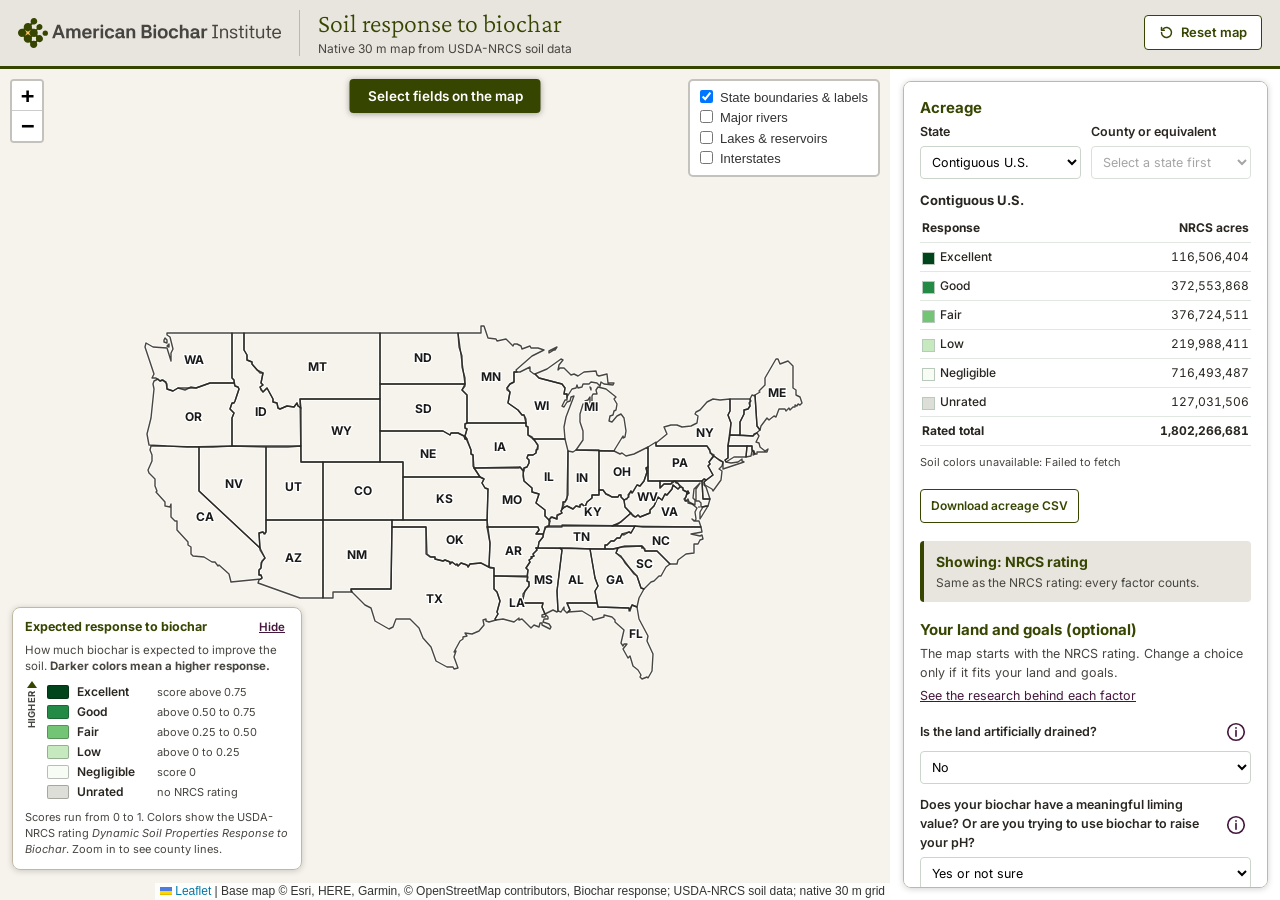
==== commit 6a16c9f8: "State boundaries: darker and heavier with a white edge, above county lines, heavier as you zoom in" ====
--- a/index.html
+++ b/index.html
@@ -459,23 +459,33 @@
       icon: L.divIcon({ className: "state-label" + (p[2] ? " small" : ""), html: ab, iconSize: [22, 12] })
     }).addTo(statesLayer);
   });
+  map.createPane("statePane"); map.getPane("statePane").style.zIndex = 380; map.getPane("statePane").style.pointerEvents = "none";
+  var stateLines = null, stateHalo = null;
   fetch("states.geojson")
     .then(function(r){ return r.json(); })
     .then(function(gj){
       var skip = { Alaska:1, Hawaii:1, "Puerto Rico":1 };
       var feats = gj.features.filter(function(f){ return !skip[f.properties.name]; });
-      L.geoJSON({ type:"FeatureCollection", features:feats }, {
-        interactive: false, style: { color:"#3d3d3d", weight:0.9, opacity:0.6, fill:false }
-      }).addTo(statesLayer);
+      // State lines sit above county lines and the soil colors, with a white edge, and get heavier as
+      // you zoom in so they stay distinct from county lines (November 2026).
+      var g = { type:"FeatureCollection", features:feats }, renderer = L.svg({ pane:"statePane" });
+      stateHalo = L.geoJSON(g, { pane:"statePane", renderer:renderer, interactive:false, style: Object.assign({ fill:false }, stateStyle(map.getZoom()).halo) }).addTo(statesLayer);
+      stateLines = L.geoJSON(g, { pane:"statePane", renderer:renderer, interactive:false, style: Object.assign({ fill:false }, stateStyle(map.getZoom()).line) }).addTo(statesLayer);
     })
     .catch(function(){});
+  function stateStyle(z){
+    if (z >= 7) return { line:{ color:"#292621", weight:2.6, opacity:0.95 }, halo:{ color:"#ffffff", weight:6, opacity:0.8 } };
+    if (z >= 5) return { line:{ color:"#292621", weight:1.9, opacity:0.9 }, halo:{ color:"#ffffff", weight:4.5, opacity:0.7 } };
+    return { line:{ color:"#292621", weight:1.4, opacity:0.85 }, halo:{ color:"#ffffff", weight:3.5, opacity:0.6 } };
+  }
+  function restyleStates(){ if (!stateLines) return; var st = stateStyle(map.getZoom()); stateHalo.setStyle(st.halo); stateLines.setStyle(st.line); }
 
   // zoom-driven behavior: reveal small-state labels and county lines when zoomed in
   function onZoom(){
     var el = map.getContainer();
     if (map.getZoom() >= 6) el.classList.add("zoomed-in"); else el.classList.remove("zoomed-in");
     if (map.getZoom() >= COUNTY_LABEL_ZOOM) el.classList.add("county-zoom"); else el.classList.remove("county-zoom");
-    updateCounties();
+    updateCounties(); restyleStates();
     document.getElementById("resnote").style.display = (map.getZoom() >= 12) ? "block" : "none";
   }
   function onMove(){ updateCountyLabels(); }
